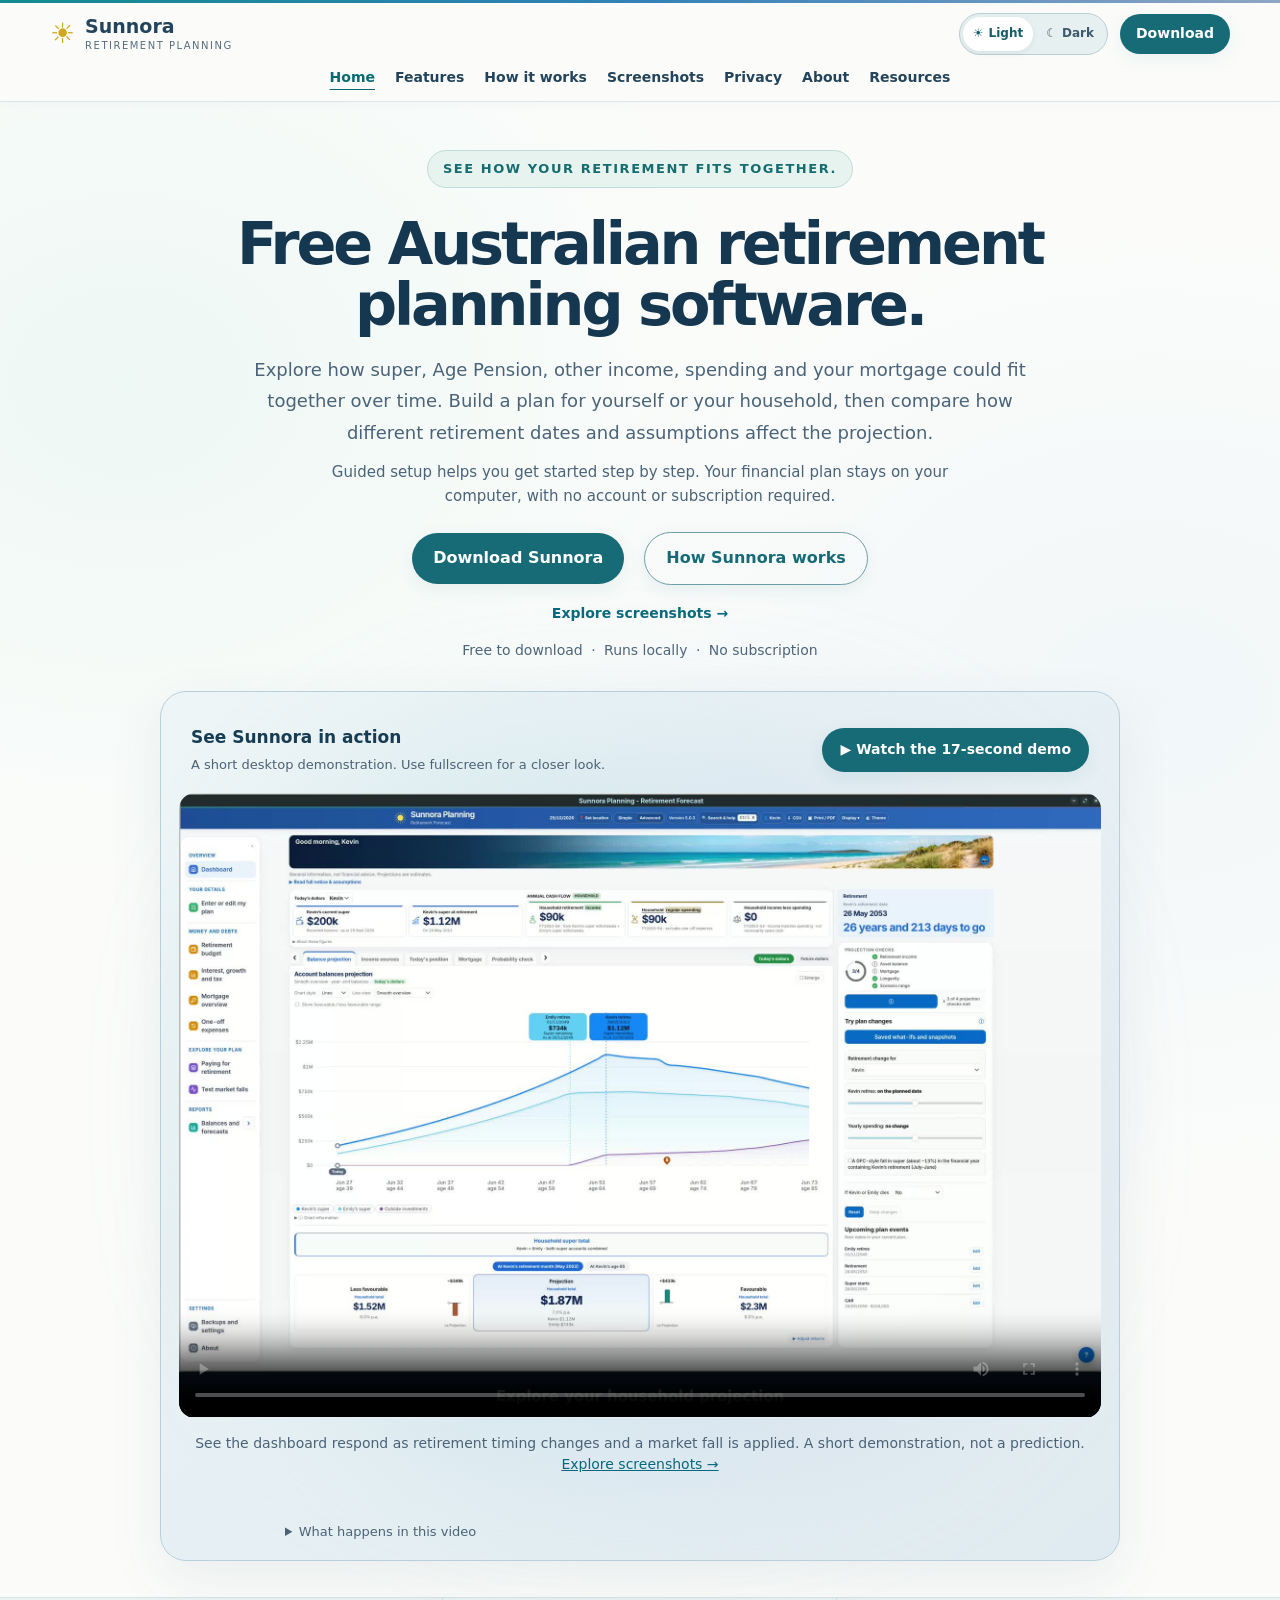
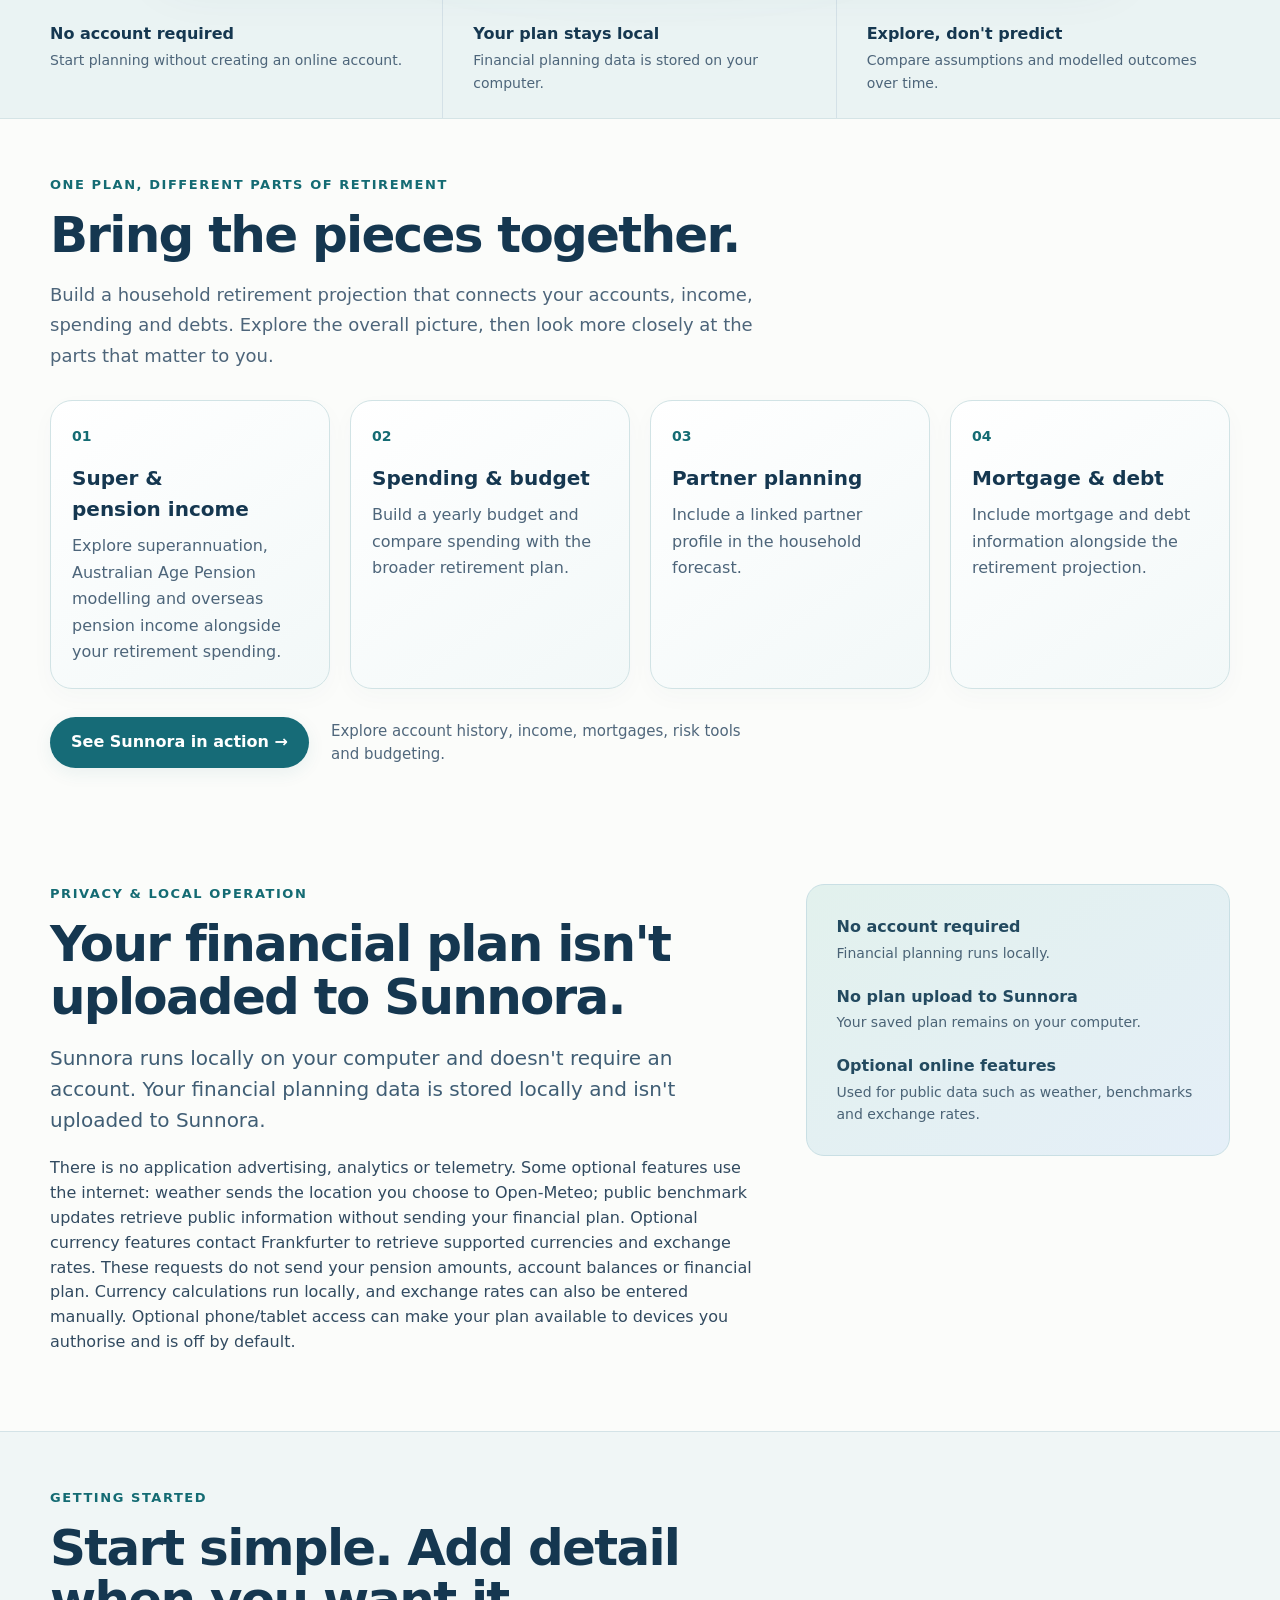
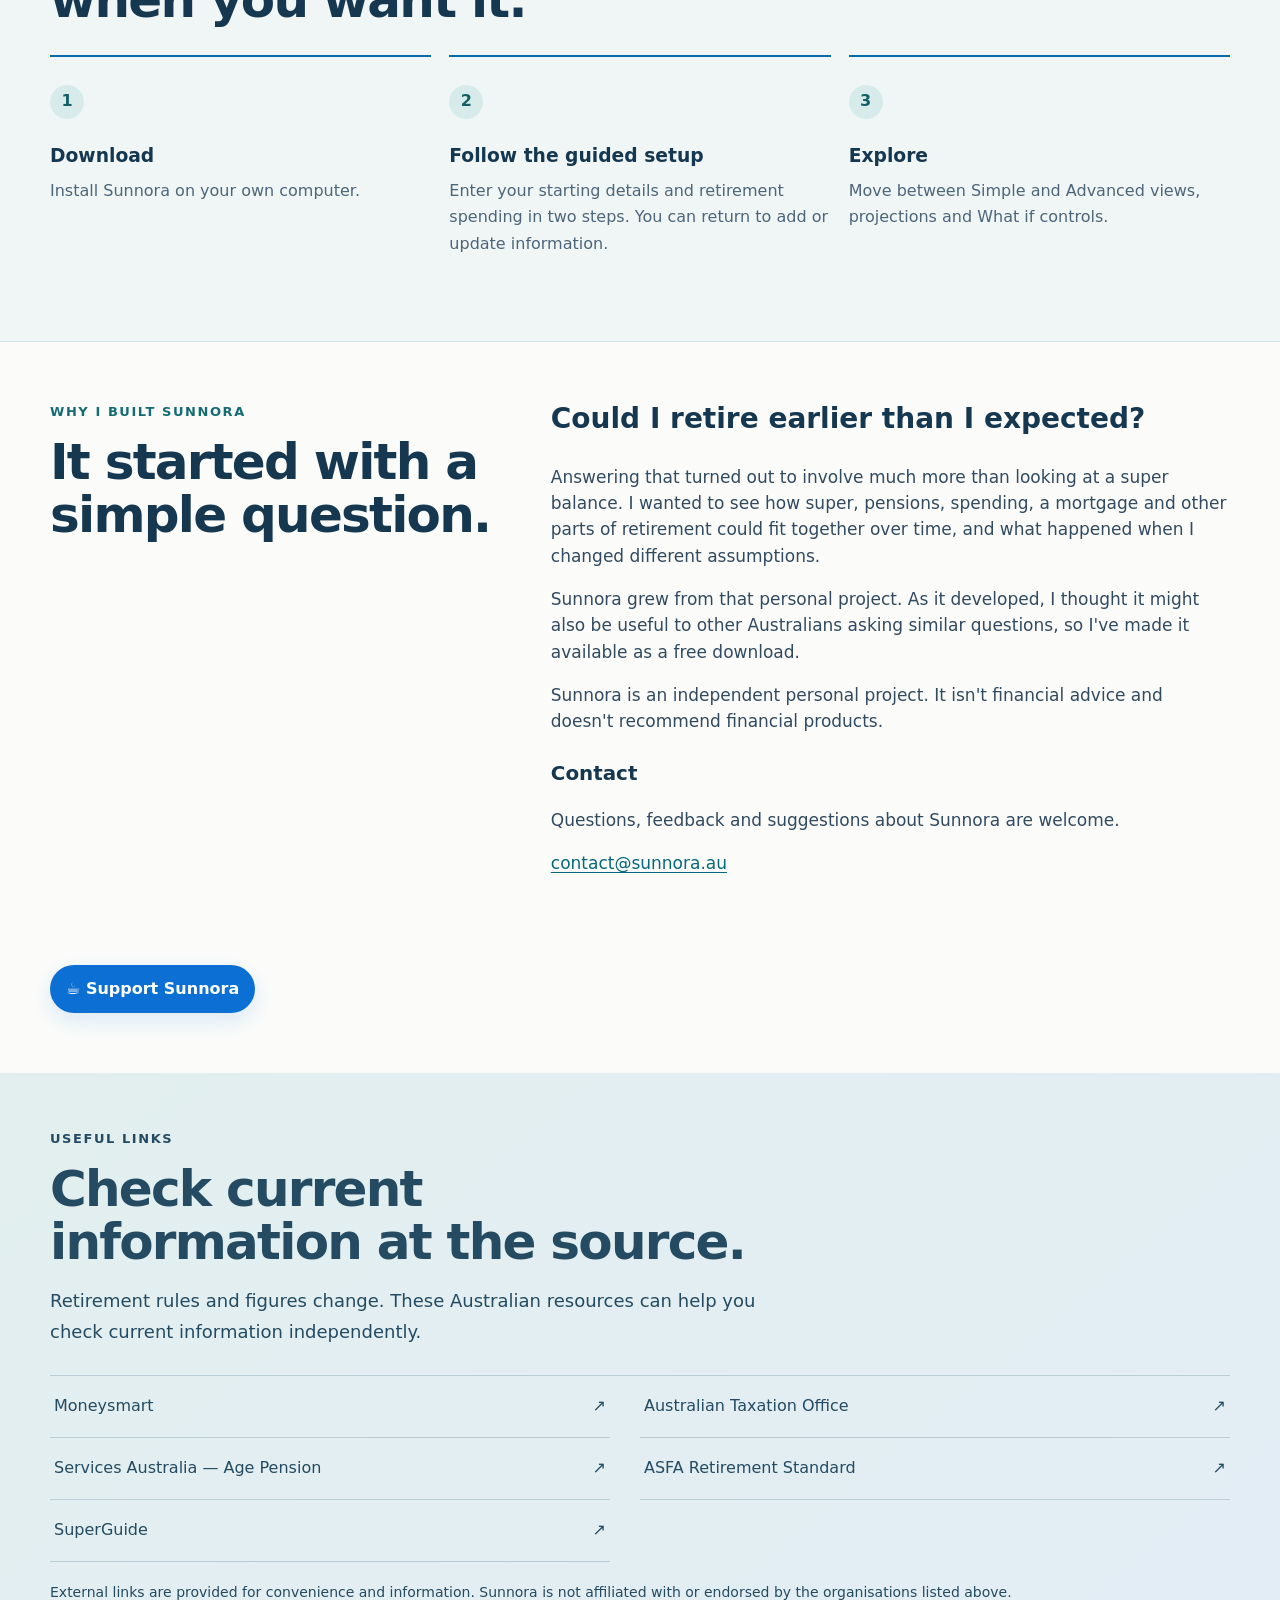
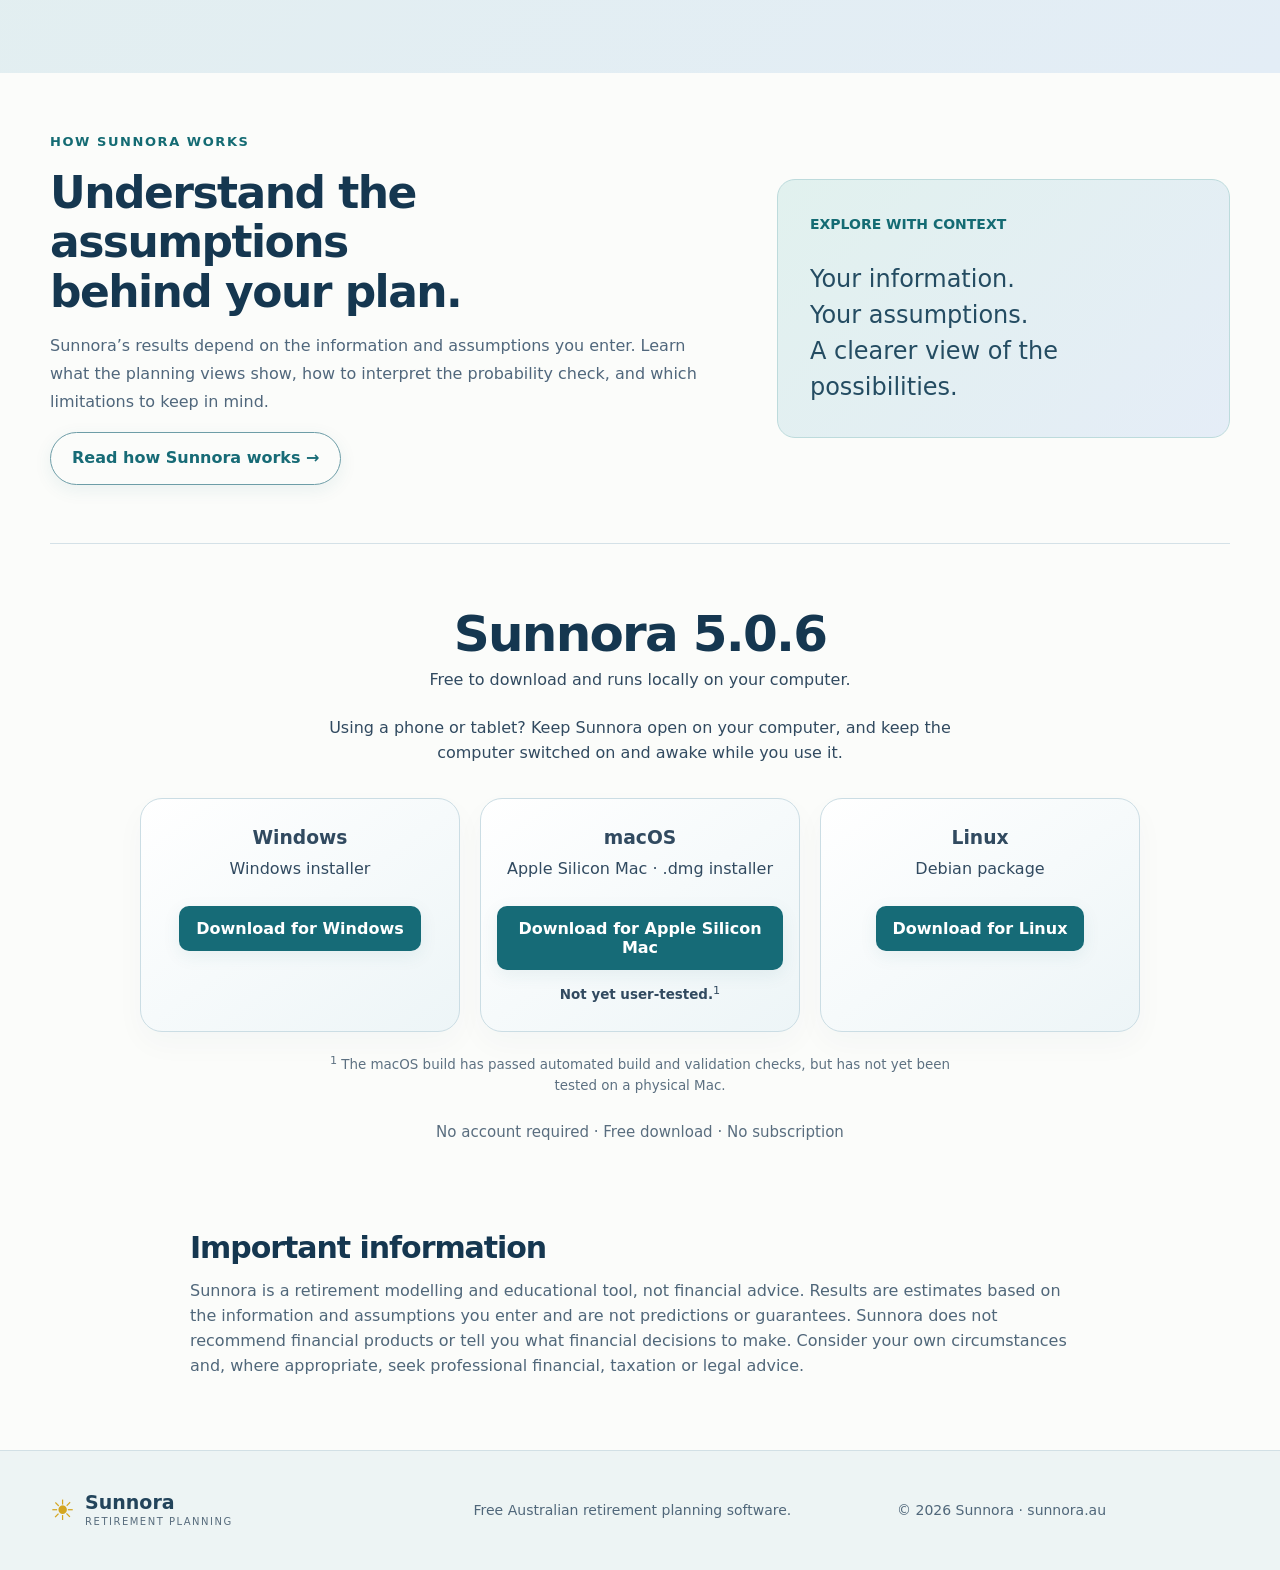
==== index.html @ d687535e "Prepare website downloads for Sunnora 5.0.6" ====
<!DOCTYPE html>

<html lang="en-AU">
<head>
<meta charset="utf-8"/>
<meta content="width=device-width,initial-scale=1" name="viewport"/>
<title>Sunnora — Free Australian Retirement Planner</title>
<link href="styles.css?v=5.0.2" rel="stylesheet"/>
<style>
.sunnora-support{margin-top:1.5rem}
.support-button{
  display:inline-flex;align-items:center;gap:.45rem;
  padding:.72rem 1rem;border-radius:999px;
  background:#0b6fd3;color:#fff;text-decoration:none;font-weight:700;
  box-shadow:0 8px 22px rgba(11,111,211,.14)
}
.support-button:hover{filter:brightness(.95);transform:translateY(-1px)}
.support-button:focus-visible{outline:3px solid rgba(11,111,211,.28);outline-offset:3px}
</style>
<style>
.download-actions{display:flex;flex-wrap:wrap;gap:.75rem;margin:1.15rem 0 .65rem}
.download-button{display:inline-flex;align-items:center;justify-content:center;padding:.8rem 1.05rem;border-radius:10px;background:#0b6fd3;color:#fff;text-decoration:none;font-weight:700;line-height:1.2}
.download-button:hover{filter:brightness(.95);transform:translateY(-1px)}
.download-button:focus-visible{outline:3px solid rgba(11,111,211,.28);outline-offset:3px}
.download-note{font-size:.92rem;opacity:.75;margin-top:.25rem}
@media(max-width:640px){.download-actions{flex-direction:column}.download-button{width:100%}}
</style>
<style>
.download-heading {
  text-align: center;
  margin-bottom: 2rem;
}

.download-heading h2 {
  margin-bottom: .45rem;
}

.download-heading p {
  margin: 0;
}

.download-grid {
  display: grid;
  grid-template-columns: repeat(3, 1fr);
  gap: 1.25rem;
  max-width: 1000px;
  margin: 0 auto 1.25rem;
}

.download-card {
  text-align: center;
  padding: 1.5rem 1rem;
  border: 1px solid #dbe5ef;
  border-radius: 14px;
  background: #fff;
}

.download-card h3 {
  margin: 0 0 .35rem;
}

.download-card > p {
  margin: 0 0 1rem;
}

.download-card .download-button {
  display: inline-flex;
  justify-content: center;
  align-items: center;
}

.mac-note {
  margin: .75rem 0 0 !important;
  font-size: .84rem;
}

.mac-footnote {
  max-width: 800px;
  margin: 1rem auto .6rem;
  text-align: center;
  font-size: .84rem;
  opacity: .78;
}

.download-summary {
  text-align: center;
  margin: .8rem 0 0;
  font-size: .94rem;
  opacity: .8;
}

@media (max-width: 760px) {
  .download-grid {
    grid-template-columns: 1fr;
  }

  .download-card {
    max-width: 420px;
    width: 100%;
    margin: 0 auto;
  }
}
</style>
<meta content="Free Australian retirement planning software with guided setup. Explore super, pensions, household spending and mortgages, with your financial plan stored locally." name="description"/>
<link href="preview.css" rel="stylesheet"/><script type="application/ld+json">
{
  "@context": "https://schema.org",
  "@type": "SoftwareApplication",
  "@id": "https://sunnora.au/#software",
  "name": "Sunnora",
  "url": "https://sunnora.au/",
  "applicationCategory": "FinanceApplication",
  "operatingSystem": [
    "Windows",
    "macOS (Apple Silicon)",
    "Linux (Debian-based)"
  ],
  "offers": {
    "@type": "Offer",
    "price": 0,
    "priceCurrency": "AUD"
  },
  "description": "Free Australian retirement planning software with guided setup. Explore super, Age Pension, household spending, mortgages and overseas pensions, with your financial plan stored locally and no account required.",
  "featureList": [
    "Guided setup",
    "Local financial plan storage",
    "No account required",
    "Superannuation and Australian Age Pension modelling",
    "Household and linked partner planning",
    "Retirement budgets",
    "Mortgage and debt modelling",
    "UK State Pension and other overseas pension income",
    "Retirement modelling works offline; optional online features retrieve public information"
  ]
}
</script><link href="https://sunnora.au/" rel="canonical"/><link href="favicon.svg" rel="icon" type="image/svg+xml"/><link href="sunnora-guide.css?v=1" rel="stylesheet"/><link href="appearance.css?v=1" rel="stylesheet"/><script src="appearance.js?v=1"></script></head>
<body class="short-home" data-theme="dusk">
<header class="site-header">
<a aria-label="Sunnora home" class="brand" href="#top"><span class="sun">☀</span><span><b>Sunnora</b><small>RETIREMENT PLANNING</small></span></a>
<nav aria-label="Main navigation"><a aria-current="page" href="index.html#top">Home</a><a href="#features">Features</a><a href="how-sunnora-works.html">How it works</a><a href="screenshots.html">Screenshots</a><a href="#privacy">Privacy</a><a href="#about">About</a><a href="#resources">Resources</a></nav>
<div aria-label="Colour theme" class="theme-picker" role="group"><button aria-pressed="false" data-choose-theme="light" type="button"><span aria-hidden="true">☀</span> Light</button><button aria-pressed="false" data-choose-theme="dark" type="button"><span aria-hidden="true">☾</span> Dark</button></div><a class="button small" href="#download">Download</a>
</header>
<main id="top">
<section class="hero wrap">
<div class="hero-copy">
<p class="eyebrow">See how your retirement fits together.</p>
<h1>Free Australian retirement planning software.</h1>
<div class="hero-summary">
<p class="lead">Explore how super, Age Pension, other income, spending and your mortgage could fit together over time. Build a plan for yourself or your household, then compare how different retirement dates and assumptions affect the projection.</p><p class="setup-note">Guided setup helps you get started step by step. Your financial plan stays on your computer, with no account or subscription required.</p>
<div class="actions"><a class="button" href="#download">Download Sunnora</a><a class="button secondary" href="how-sunnora-works.html">How Sunnora works</a></div><p class="screenshot-link"><a class="text-link" href="screenshots.html">Explore screenshots →</a></p>
<p class="facts">Free to download <span>·</span> Runs locally <span>·</span> No subscription</p>
</div>
</div>
<figure class="dashboard-overview"><div class="demo-toolbar"><div><strong>See Sunnora in action</strong><small>A short desktop demonstration. Use fullscreen for a closer look.</small></div><button aria-controls="dashboard-demo" class="button demo-play" type="button">▶ Watch the 17-second demo</button></div><video aria-describedby="dashboard-demo-caption" aria-label="Sunnora dashboard demonstration" class="dashboard-demo" controls="" height="1300" id="dashboard-demo" playsinline="" poster="assets/dashboard-demo-poster.jpg" preload="metadata" width="1920"><source src="assets/dashboard-demo-captioned.mp4" type="video/mp4"/><p>Your browser cannot play this video. <a href="assets/dashboard-demo-captioned.mp4">Download the dashboard demonstration</a>.</p></video><figcaption id="dashboard-demo-caption">See the dashboard respond as retirement timing changes and a market fall is applied. A short demonstration, not a prediction. <a href="screenshots.html">Explore screenshots →</a></figcaption><p aria-live="polite" class="demo-status" role="status"></p><details class="demo-transcript"><summary>What happens in this video</summary><ol><li>Explore the household balance projection and two retirement timelines.</li><li>Move the retirement timing control and see the projection update.</li><li>Reset the trial to return to the saved plan.</li><li>Apply a market fall and compare the changed projection.</li></ol></details></figure>
</section>
<section class="trust-strip">
<div class="wrap trust-grid"><div><strong>No account required</strong><span>Start planning without creating an online account.</span></div><div><strong>Your plan stays local</strong><span>Financial planning data is stored on your computer.</span></div><div><strong>Explore, don't predict</strong><span>Compare assumptions and modelled outcomes over time.</span></div></div>
</section>
<section class="section wrap" id="features">
<div class="section-heading"><p class="eyebrow">One plan, different parts of retirement</p><h2>Bring the pieces together.</h2><p>Build a household retirement projection that connects your accounts, income, spending and debts. Explore the overall picture, then look more closely at the parts that matter to you.</p></div>
<div class="feature-grid">
<article><span class="num">01</span><h3>Super &amp; pension income</h3><p>Explore superannuation, Australian Age Pension modelling and overseas pension income alongside your retirement spending.</p></article>
<article><span class="num">02</span><h3>Spending &amp; budget</h3><p>Build a yearly budget and compare spending with the broader retirement plan.</p></article>
<article><span class="num">03</span><h3>Partner planning</h3><p>Include a linked partner profile in the household forecast.</p></article>
<article><span class="num">04</span><h3>Mortgage &amp; debt</h3><p>Include mortgage and debt information alongside the retirement projection.</p></article>
</div>
<p class="gallery-invite"><a class="button" href="screenshots.html">See Sunnora in action →</a><span>Explore account history, income, mortgages, risk tools and budgeting.</span></p></section>
<section class="privacy wrap" id="privacy">
<div><p class="eyebrow">Privacy &amp; local operation</p><h2>Your financial plan isn't uploaded to Sunnora.</h2><p class="lead-small">Sunnora runs locally on your computer and doesn't require an account. Your financial planning data is stored locally and isn't uploaded to Sunnora.</p><p>There is no application advertising, analytics or telemetry. Some optional features use the internet: weather sends the location you choose to Open-Meteo; public benchmark updates retrieve public information without sending your financial plan. Optional currency features contact Frankfurter to retrieve supported currencies and exchange rates. These requests do not send your pension amounts, account balances or financial plan. Currency calculations run locally, and exchange rates can also be entered manually. Optional phone/tablet access can make your plan available to devices you authorise and is off by default.</p></div>
<aside><strong>No account required</strong><span>Financial planning runs locally.</span><strong>No plan upload to Sunnora</strong><span>Your saved plan remains on your computer.</span><strong>Optional online features</strong><span>Used for public data such as weather, benchmarks and exchange rates.</span></aside>
</section>
<section class="section getting-started">
<div class="wrap"><div class="section-heading"><p class="eyebrow">Getting started</p><h2>Start simple. Add detail when you want it.</h2></div><div class="steps"><article><b>1</b><h3>Download</h3><p>Install Sunnora on your own computer.</p></article><article><b>2</b><h3>Follow the guided setup</h3><p>Enter your starting details and retirement spending in two steps. You can return to add or update information.</p></article><article><b>3</b><h3>Explore</h3><p>Move between Simple and Advanced views, projections and What if controls.</p></article></div></div>
</section>
<section class="about wrap" id="about">
<div><p class="eyebrow">Why I built Sunnora</p><h2>It started with a simple question.</h2></div>
<div class="about-copy"><p class="question">Could I retire earlier than I expected?</p><p>Answering that turned out to involve much more than looking at a super balance. I wanted to see how super, pensions, spending, a mortgage and other parts of retirement could fit together over time, and what happened when I changed different assumptions.</p><p>Sunnora grew from that personal project. As it developed, I thought it might also be useful to other Australians asking similar questions, so I've made it available as a free download.</p><p>Sunnora is an independent personal project. It isn't financial advice and doesn't recommend financial products.</p>
<section aria-labelledby="contact-heading" class="about-contact">
<h3 id="contact-heading">Contact</h3>
<p>Questions, feedback and suggestions about Sunnora are welcome.</p>
<p><a href="mailto:contact@sunnora.au">contact@sunnora.au</a></p>
</section>
</div>
<div class="sunnora-support">
<a class="support-button" href="https://ko-fi.com/sunnora746176" rel="noopener noreferrer" target="_blank">☕ Support Sunnora</a>
</div>
</section>
<section class="resources section" id="resources"><div class="wrap"><div class="section-heading"><p class="eyebrow">Useful links</p><h2>Check current information at the source.</h2><p>Retirement rules and figures change. These Australian resources can help you check current information independently.</p></div><div class="resource-links"><a href="https://moneysmart.gov.au/" rel="noopener" target="_blank">Moneysmart <span>↗</span></a><a href="https://www.ato.gov.au/individuals-and-families/super-for-individuals-and-families" rel="noopener" target="_blank">Australian Taxation Office <span>↗</span></a><a href="https://www.servicesaustralia.gov.au/age-pension" rel="noopener" target="_blank">Services Australia — Age Pension <span>↗</span></a><a href="https://www.superannuation.asn.au/consumers/retirement-standard/" rel="noopener" target="_blank">ASFA Retirement Standard <span>↗</span></a><a href="https://www.superguide.com.au/" rel="noopener" target="_blank">SuperGuide <span>↗</span></a></div><p class="fine">External links are provided for convenience and information. Sunnora is not affiliated with or endorsed by the organisations listed above.</p></div></section>
<section aria-labelledby="method-heading" class="method-intro wrap"><div><p class="eyebrow">How Sunnora works</p><h2 id="method-heading">Understand the assumptions behind your plan.</h2><p>Sunnora’s results depend on the information and assumptions you enter. Learn what the planning views show, how to interpret the probability check, and which limitations to keep in mind.</p><a class="button secondary" href="how-sunnora-works.html">Read how Sunnora works →</a></div><aside><span class="num">EXPLORE WITH CONTEXT</span><p>Your information.<br/>Your assumptions.<br/>A clearer view of the possibilities.</p></aside></section><section class="download wrap" id="download">
<div class="download-heading">
<h2>Sunnora 5.0.6</h2>
<p>Free to download and runs locally on your computer.</p><p>Using a phone or tablet? Keep Sunnora open on your computer, and keep the computer switched on and awake while you use it.</p>
</div>
<div class="download-grid">
<div class="download-card">
<h3>Windows</h3>
<p>Windows installer</p>
<a class="download-button" href="https://github.com/Sunnora/Sunnora-Website/releases/download/latest/Sunnora.Retirement.Planner.Setup.exe">
        Download for Windows
      </a>
</div>
<div class="download-card">
<h3>macOS</h3>
<p>Apple Silicon Mac · .dmg installer</p>
<a class="download-button" href="https://github.com/Sunnora/Sunnora-Website/releases/download/latest/Sunnora.Retirement.Planner.dmg">Download for Apple Silicon Mac</a>
<p class="mac-note"><strong>Not yet user-tested.</strong><sup>1</sup></p>
</div>
<div class="download-card">
<h3>Linux</h3>
<p>Debian package</p>
<a class="download-button" href="https://github.com/Sunnora/Sunnora-Website/releases/download/latest/sunnora-retirement-planner_5.0.6_all.deb">
        Download for Linux
      </a>
</div>
</div>
<p class="mac-footnote">
<sup>1</sup> The macOS build has passed automated build and validation checks,
    but has not yet been tested on a physical Mac.
  </p>
<p class="download-summary">
    No account required · Free download · No subscription
  </p>
</section>
<section class="important wrap" id="important"><h2>Important information</h2><p>Sunnora is a retirement modelling and educational tool, not financial advice. Results are estimates based on the information and assumptions you enter and are not predictions or guarantees. Sunnora does not recommend financial products or tell you what financial decisions to make. Consider your own circumstances and, where appropriate, seek professional financial, taxation or legal advice.</p></section>
</main>
<footer><div class="wrap footer-grid"><div class="brand footer-brand"><span class="sun">☀</span><span><b>Sunnora</b><small>RETIREMENT PLANNING</small></span></div><p>Free Australian retirement planning software.</p><p class="fine">© 2026 Sunnora · sunnora.au</p></div></footer>
<script defer="" src="preview.js"></script></body>
</html>
---- styles.css ----
:root{--ink:#172d4f;--text:#31404a;--muted:#6d7377;--line:#e5e0d8;--paper:#fff;--warm:#f7f4ef;--warm2:#eee8df;--teal:#138b8f;--blue:#0f74d8;--brown:#6f655b;--green:#168654;--shadow:0 18px 50px rgba(34,44,55,.10)}*{box-sizing:border-box}html{scroll-behavior:smooth}body{margin:0;font-family:Inter,ui-sans-serif,system-ui,-apple-system,BlinkMacSystemFont,"Segoe UI",sans-serif;color:var(--text);background:#fff;line-height:1.55}.wrap{width:min(1180px,calc(100% - 40px));margin-inline:auto}.site-header{height:74px;padding:0 max(20px,calc((100% - 1180px)/2));display:flex;align-items:center;gap:28px;border-bottom:1px solid var(--line);background:rgba(255,255,255,.96);position:sticky;top:0;z-index:20}.brand{display:flex;align-items:center;gap:10px;text-decoration:none;color:var(--ink);min-width:max-content}.brand .sun{font-size:28px;color:#d4a620}.brand span:last-child{display:flex;flex-direction:column;line-height:1}.brand b{font-size:19px}.brand small{font-size:8px;letter-spacing:.15em;margin-top:5px;color:var(--muted)}nav{display:flex;gap:24px;margin-left:auto}nav a,.text-link{color:var(--text);text-decoration:none;font-weight:650;font-size:14px}nav a:hover,.text-link:hover{color:var(--blue)}.button{display:inline-flex;align-items:center;justify-content:center;background:var(--ink);color:#fff;text-decoration:none;border:0;border-radius:999px;padding:13px 21px;font:inherit;font-weight:750}.button.small{padding:9px 16px;font-size:14px}.button.disabled{opacity:.55;cursor:not-allowed}.hero{padding:72px 0 56px;display:grid;grid-template-columns:.78fr 1.45fr;gap:54px;align-items:center}.eyebrow{text-transform:uppercase;letter-spacing:.14em;font-size:12px;font-weight:800;color:var(--teal);margin:0 0 14px}.hero h1{font-size:clamp(44px,5.5vw,76px);line-height:.98;letter-spacing:-.045em;color:var(--ink);margin:0 0 24px}.lead{font-size:20px;color:#53606a;max-width:600px}.actions{display:flex;gap:20px;align-items:center;margin:28px 0 14px}.facts{font-size:13px;color:var(--muted)}.facts span{margin:0 7px}.hero-shot,.showcase figure{margin:0;border-radius:18px;overflow:hidden;border:1px solid var(--line);box-shadow:var(--shadow);background:#fff}.hero-shot img,.showcase img{width:100%;display:block}.hero-shot{transform:rotate(.25deg)}.trust-strip{background:var(--warm);border-block:1px solid var(--line)}.trust-grid{display:grid;grid-template-columns:repeat(3,1fr)}.trust-grid div{padding:24px 30px;border-right:1px solid var(--line)}.trust-grid div:first-child{padding-left:0}.trust-grid div:last-child{border:0}.trust-grid strong,.trust-grid span{display:block}.trust-grid strong{color:var(--ink);margin-bottom:3px}.trust-grid span{font-size:14px;color:var(--muted)}.section{padding:92px 0}.section-heading{max-width:720px;margin-bottom:42px}.section h2,.showcase h2,.privacy h2,.about h2,.download h2,.important h2{color:var(--ink);font-size:clamp(32px,4vw,50px);line-height:1.05;letter-spacing:-.035em;margin:0 0 16px}.section-heading>p:last-child{font-size:18px;color:var(--muted)}.feature-grid{display:grid;grid-template-columns:repeat(4,1fr);gap:16px}.feature-grid article{padding:26px;border:1px solid var(--line);border-radius:16px;background:var(--paper)}.num{font-size:12px;color:var(--teal);font-weight:800}.feature-grid h3,.two-up h3,.steps h3{color:var(--ink);margin:22px 0 8px}.feature-grid p,.two-up p,.steps p{font-size:14px;color:var(--muted);margin:0}.showcase{padding:56px 0 80px;display:grid;grid-template-columns:.62fr 1.38fr;gap:54px;align-items:center}.showcase.reverse{grid-template-columns:1.38fr .62fr}.showcase.reverse .copy{order:2}.showcase.reverse figure{order:1}.showcase h2{font-size:40px}.copy>p:not(.eyebrow){font-size:17px}.copy .muted{color:var(--muted);font-size:14px}.uncertainty{background:var(--warm)}.two-up{display:grid;grid-template-columns:1.45fr .75fr;gap:22px;align-items:start}.two-up article{background:#fff;border:1px solid var(--line);border-radius:18px;overflow:hidden}.two-up img{width:100%;display:block;border-bottom:1px solid var(--line)}.two-up article>div{padding:22px}.privacy{padding:96px 0;display:grid;grid-template-columns:1.25fr .75fr;gap:70px;align-items:start}.privacy .lead-small{font-size:20px;color:#4d5961}.privacy aside{background:var(--ink);color:#fff;padding:30px;border-radius:18px}.privacy aside strong,.privacy aside span{display:block}.privacy aside strong{margin-top:20px}.privacy aside strong:first-child{margin-top:0}.privacy aside span{opacity:.72;font-size:14px;margin-top:3px}.getting-started{background:#fbfaf8;border-block:1px solid var(--line)}.steps{display:grid;grid-template-columns:repeat(3,1fr);gap:18px}.steps article{padding:28px 0;border-top:2px solid var(--ink)}.steps b{display:grid;place-items:center;width:34px;height:34px;border-radius:50%;background:var(--warm2);color:var(--ink)}.about{padding:100px 0;display:grid;grid-template-columns:.8fr 1.2fr;gap:70px}.about-copy{font-size:17px}.about .question{font-size:28px;line-height:1.2;color:var(--ink);font-weight:750;margin-top:0}.resources{background:var(--ink);color:#fff}.resources h2,.resources .section-heading>p:last-child{color:#fff}.resource-links{display:grid;grid-template-columns:repeat(2,1fr);border-top:1px solid rgba(255,255,255,.18)}.resource-links a{display:flex;justify-content:space-between;padding:18px 4px;border-bottom:1px solid rgba(255,255,255,.18);color:#fff;text-decoration:none}.resource-links a:nth-child(odd){margin-right:30px}.fine{font-size:12px;color:var(--muted)}.resources .fine{color:rgba(255,255,255,.62);margin-top:20px}.download{padding:100px 0;text-align:center}.download p:not(.eyebrow){max-width:650px;margin:0 auto 24px}.important{padding:0 0 90px}.important{max-width:900px}.important h2{font-size:30px}.important p{color:var(--muted)}footer{background:var(--warm);border-top:1px solid var(--line);padding:38px 0}.footer-grid{display:grid;grid-template-columns:1.3fr 1fr 1fr 1fr;gap:24px;align-items:center}.footer-grid p{margin:0;font-size:13px;color:var(--muted)}@media(max-width:900px){nav{display:none}.site-header{gap:14px}.site-header .button{margin-left:auto}.hero,.showcase,.showcase.reverse,.privacy,.about{grid-template-columns:1fr}.hero{padding-top:48px}.hero-shot{transform:none}.showcase.reverse .copy,.showcase.reverse figure{order:initial}.feature-grid{grid-template-columns:repeat(2,1fr)}.two-up{grid-template-columns:1fr}.footer-grid{grid-template-columns:1fr 1fr}.trust-grid{grid-template-columns:1fr}.trust-grid div,.trust-grid div:first-child{padding:18px 0;border-right:0;border-bottom:1px solid var(--line)}.trust-grid div:last-child{border:0}}@media(max-width:600px){.wrap{width:min(100% - 26px,1180px)}.site-header{height:64px;padding:0 13px}.brand small{display:none}.hero{gap:30px;padding-bottom:38px}.hero h1{font-size:45px}.lead{font-size:17px}.actions{align-items:flex-start;flex-direction:column;gap:13px}.feature-grid,.steps,.resource-links,.footer-grid{grid-template-columns:1fr}.resource-links a:nth-child(odd){margin-right:0}.section{padding:68px 0}.showcase{padding:40px 0 64px;gap:28px}.showcase h2{font-size:34px}.privacy,.about{padding:70px 0;gap:30px}.two-up article>div{padding:18px}}

/* V3 — blue Sunnora website treatment */
:root{
  --ink:#0e2f60;
  --text:#263b57;
  --muted:#66758a;
  --line:#dce6f2;
  --paper:#fff;
  --warm:#f3f7fc;
  --warm2:#e8f1fb;
  --teal:#0871d1;
  --blue:#086fd4;
  --brown:#536a87;
  --green:#168654;
  --shadow:0 18px 50px rgba(17,54,96,.11)
}
.site-header{border-bottom-color:#d8e5f3;box-shadow:0 1px 0 rgba(14,47,96,.03)}
.site-header:before{content:"";position:absolute;left:0;right:0;top:0;height:3px;background:var(--blue)}
.button{background:var(--blue)}
.button:hover{background:#075fb6}
.eyebrow,.num{color:var(--blue)}
.hero-shot{transform:none;border-color:#d4e2f1;box-shadow:0 22px 60px rgba(12,67,124,.14)}
.trust-strip{background:#eef5fd;border-color:#d8e6f5}
.feature-grid article{border-color:#dce6f2;box-shadow:0 7px 22px rgba(17,54,96,.035)}
.uncertainty{background:#f1f6fc}
.privacy aside{background:linear-gradient(145deg,#103a70,#0a67bf)}
.getting-started{background:#f7faff;border-color:#dce6f2}
.steps article{border-top-color:var(--blue)}
.steps b{background:#e8f2fd;color:var(--blue)}
.resources{background:linear-gradient(135deg,#0e2f60,#0b4f91)}
footer{background:#f0f5fb;border-top-color:#dce6f2}

/* Budget is deliberately a smaller supporting example. */
.budget-example{display:grid;grid-template-columns:minmax(250px,.82fr) minmax(420px,1.18fr);gap:clamp(28px,4vw,58px);align-items:center;padding-top:76px;padding-bottom:76px}
.budget-example .section-copy{max-width:430px}
.compact-shot{justify-self:end;width:min(100%,620px);margin:0}
#budget .compact-shot{width:min(100%,540px)}
.compact-shot img{display:block;width:100%;height:auto;border:1px solid var(--line);border-radius:16px;box-shadow:0 14px 38px rgba(17,54,96,.09)}
@media(max-width:900px){.budget-example{grid-template-columns:1fr}.compact-shot{justify-self:start;width:min(100%,680px)}}
@media(max-width:600px){.budget-example{padding-top:58px;padding-bottom:58px}.compact-shot img{border-radius:12px}}

/* Contact within the About section. */
.about-contact h3{color:var(--ink);margin:24px 0 8px}
.about-contact a{color:var(--blue);text-underline-offset:3px}
.about-contact a:hover{color:var(--ink)}

/* One prominent dashboard overview, with the original image available to enlarge. */
.hero{grid-template-columns:1fr;gap:32px;padding:56px 0 44px}
.hero-copy{display:grid;grid-template-columns:1fr 1.12fr;column-gap:64px;align-items:center}
.hero-copy .eyebrow{grid-column:1 / -1;margin-bottom:18px}
.hero-copy h1{font-size:clamp(44px,4.8vw,64px);margin:0;max-width:540px}
.hero-summary .lead{margin:0}
.hero-summary .actions{margin-top:24px}
.hero-summary .facts{margin-bottom:0}
.dashboard-overview{margin:0;min-width:0}
.dashboard-enlarge{position:relative;display:block;overflow:hidden;border:1px solid #d4e2f1;border-radius:16px;background:var(--warm);box-shadow:0 16px 44px rgba(12,67,124,.12);cursor:zoom-in}
.dashboard-enlarge img{display:block;width:100%;height:auto}
.enlarge-hint{position:absolute;right:14px;bottom:14px;padding:7px 12px;border:1px solid #d4e2f1;border-radius:999px;background:rgba(255,255,255,.94);color:var(--ink);font-size:13px;font-weight:650;box-shadow:0 2px 10px rgba(12,67,124,.08)}
.dashboard-enlarge:hover .enlarge-hint{background:#fff;border-color:var(--blue)}
.dashboard-enlarge:focus-visible{outline:3px solid var(--blue);outline-offset:5px}
.dashboard-overview figcaption{margin-top:14px;text-align:center;color:var(--muted);font-size:14px}
.dashboard-lightbox{padding:0;border:0;background:transparent;max-width:95vw;max-height:95vh;max-height:95dvh;overflow:visible}
.dashboard-lightbox::backdrop{background:rgba(7,19,38,.86)}
.dashboard-lightbox > img{display:block;width:auto;height:auto;max-width:95vw;max-height:95vh;max-height:95dvh;object-fit:contain;touch-action:auto}
.lightbox-close{position:fixed;top:12px;right:12px;z-index:1;display:grid;place-items:center;width:44px;height:44px;padding:0;border:1px solid rgba(255,255,255,.5);border-radius:50%;background:#0e2f60;color:#fff;font:32px/1 system-ui;cursor:pointer}
.lightbox-close:focus-visible{outline:3px solid #fff;outline-offset:3px}
@media(max-width:900px){
  .hero-copy{grid-template-columns:1fr;gap:0}
  .hero-copy h1{max-width:700px;margin-bottom:24px}
  .hero-summary .lead{max-width:720px}
  .hero{padding-top:44px;gap:28px}
}
@media(max-width:600px){
  .hero{padding:36px 0 32px;gap:24px}
  .hero-copy h1{font-size:42px;margin-bottom:20px}
  .hero-copy .eyebrow{margin-bottom:14px}
  .hero-summary .actions{margin-top:20px}
  .dashboard-enlarge{border-radius:10px}
  .enlarge-hint{position:static;display:block;text-align:center;border:0;border-top:1px solid #d4e2f1;border-radius:0;box-shadow:none;padding:9px 12px}
  .dashboard-overview figcaption{margin:12px auto 0;max-width:300px;font-size:13px}
  .dashboard-lightbox,.dashboard-lightbox > img{max-width:95vw}
}

/* Approved 06 Aurora Dusk: CSS copied from Sunnora Visual Lab; comparison controls and other themes omitted. */
:root{--muted:#53677b;--teal:#138b8f;--line:#dce8ed;}
html{scroll-padding-top:94px;}
body{font-size:16px;overflow-wrap:break-word;}
:where(a,button):focus-visible{outline:3px solid #138b8f;outline-offset:4px;}
.site-header{background:#ffffffed;backdrop-filter:blur(14px);border-bottom-color:#e1eaee;}
.site-header:before{background:linear-gradient(90deg,#138b8f,#086fd4);}
.brand small{font-size:10px;}
.eyebrow{font-size:13px;color:#137d85;letter-spacing:.12em;}
.num{font-size:14px;color:#137d85;}
h1, h2, h3{text-wrap:balance;}
.hero h1{line-height:1.06;letter-spacing:-.045em;}
.lead{font-size:18px;line-height:1.7;}
.facts{font-size:14px;color:#53677b;}
.facts span{margin:0 4px;}
.feature-grid p, .two-up p, .steps p{font-size:16px;line-height:1.65;color:#53677b;}
.section-heading>p:last-child{color:#53677b;line-height:1.7;}
.feature-grid h3{font-size:20px;}
.fine{font-size:14px;}
.button, .download-button{box-shadow:0 5px 14px #086fd417;}
.dashboard-overview{position:relative;isolation:isolate;}
.dashboard-overview:before{content:"";position:absolute;inset:2% 5% 10%;z-index:-1;background:linear-gradient(115deg,#bdebea,#d2e6ff);filter:blur(52px);opacity:.65;border-radius:40%;}
.dashboard-enlarge{border-color:#dce8ed;box-shadow:0 18px 50px #17456014;border-radius:20px;}
.dashboard-overview figcaption{font-size:14px;color:#53677b;}
.feature-grid article{border-color:#dce8ed;box-shadow:0 8px 24px #17456006;}
.trust-strip{background:#f2f8f9;border-color:#dce8ed;}
.trust-grid span{color:#53677b;line-height:1.6;}
.uncertainty{background:#f3f8fa;}
.getting-started{background:#f7fafb;}
.resources .eyebrow{color:#a4e3e3;}
.privacy aside{background:linear-gradient(135deg,#0e2f60,#117887);}
footer{background:#f3f8fa;}
.footer-grid{grid-template-columns:1.2fr 1.2fr 1fr;}
.footer-grid p{font-size:14px;}
.mac-footnote, .mac-note{font-size:14px;}
@media (max-width:1050px){
.hero-copy{column-gap:40px;}
}
@media (max-width:900px){
.site-header nav{display:none;}
.budget-example{grid-template-columns:minmax(0,1fr);}
}
@media (max-width:600px){
.hero h1{font-size:clamp(36px,9.5vw,48px);line-height:1.08;}
.hero-copy .eyebrow{font-size:12px;}
.hero .lead{font-size:16px;line-height:1.65;}
.facts{font-size:13px;}
.footer-grid{grid-template-columns:1fr;}
.resources .resource-links{grid-template-columns:1fr;}
.showcase h2{font-size:32px;}
.site-header{gap:10px;}
.brand small{display:block;font-size:9px;}
.site-header .button{font-size:13px;padding:9px 14px;}
}
@media (prefers-reduced-motion:reduce){
html{scroll-behavior:auto;}
*, *::before, *::after{animation:none!important;transition:none!important;}
}
@media print{
.site-header{position:static;}
}
body[data-theme=dusk]{--ink:#eef7ff;--text:#d3e1ef;--muted:#adbed0;--line:#ffffff20;--warm:#132b42;--warm2:#173b51;--paper:#142a40;--blue:#8bdded;color:var(--text);background:#0b1d30;}
body[data-theme=dusk] .site-header{background:#0b1d30e8;border-color:#ffffff14;}
body[data-theme=dusk] .site-header:before{background:linear-gradient(90deg,#5dd3c4,#4b8edb,#817bb7);}
body[data-theme=dusk] .site-header nav a, body[data-theme=dusk] .brand{color:#e8f3ff;}
body[data-theme=dusk] .brand small{color:#aebed0;}
body[data-theme=dusk] main{position:relative;isolation:isolate;background:radial-gradient(ellipse 850px 680px at 10% 280px,#167c793f,transparent 75%),radial-gradient(ellipse 900px 720px at 90% 600px,#235cad50,transparent 72%),radial-gradient(ellipse 600px 500px at 60% 60px,#65669b25,transparent 70%);}
body[data-theme=dusk] .hero{width:min(1300px,calc(100% - 64px));padding:74px 0 56px;gap:50px;}
body[data-theme=dusk] .hero-copy{display:flex;flex-direction:column;text-align:center;max-width:1000px;margin:auto;}
body[data-theme=dusk] .hero-copy .eyebrow{padding:8px 15px;border:1px solid #91dcdb38;border-radius:999px;background:#21485445;color:#9bdfdc;margin-bottom:25px;}
body[data-theme=dusk] .hero h1{font-size:clamp(46px,5.5vw,80px);max-width:980px;line-height:1.04;letter-spacing:-.052em;color:#f0f8ff;}
body[data-theme=dusk] .hero-summary{max-width:790px;margin-top:25px;}
body[data-theme=dusk] .lead{max-width:none;color:#bed0e1;font-size:18px;line-height:1.75;}
body[data-theme=dusk] .actions{justify-content:center;}
body[data-theme=dusk] .facts{color:#aebfd0;}
body[data-theme=dusk] .text-link{color:#d8e9f8;}
body[data-theme=dusk] .button, body[data-theme=dusk] .download-button{background:#a0e4e3;color:#102d43;box-shadow:0 7px 28px #82e0dc14;}
body[data-theme=dusk] .button:hover, body[data-theme=dusk] .download-button:hover{background:#bfefec;}
body[data-theme=dusk] .dashboard-overview{padding:10px 10px 0;border:1px solid #b6dff144;border-radius:26px;background:linear-gradient(140deg,#d1f1ff16,#83cde60a);box-shadow:0 35px 90px #0004;backdrop-filter:blur(18px);}
body[data-theme=dusk] .dashboard-enlarge{border-color:#dae7f1;border-radius:17px;box-shadow:none;}
body[data-theme=dusk] .dashboard-overview:before{inset:5% 8% 10%;background:linear-gradient(100deg,#329c8b,#307ed1,#7377ad);filter:blur(75px);opacity:.38;}
body[data-theme=dusk] .enlarge-hint{color:#153b58;}
body[data-theme=dusk] .dashboard-overview figcaption{color:#b3c9da;margin-block:15px 18px;}
body[data-theme=dusk] .trust-strip{background:#122b3c80;border-color:#ffffff15;}
body[data-theme=dusk] .trust-grid span, body[data-theme=dusk] .section-heading>p:last-child, body[data-theme=dusk] .feature-grid p, body[data-theme=dusk] .two-up p, body[data-theme=dusk] .steps p{color:#b3c5d6;}
body[data-theme=dusk] .eyebrow, body[data-theme=dusk] .num{color:#99dad8;}
body[data-theme=dusk] .feature-grid{gap:20px;}
body[data-theme=dusk] .feature-grid article{padding:30px 26px;border-radius:22px;background:linear-gradient(145deg,#1b3c4b99,#172d48b3);border:1px solid #a6dbea2b;box-shadow:0 15px 40px #0000000d;}
body[data-theme=dusk] .feature-grid h3{font-size:22px;}
body[data-theme=dusk] .uncertainty{background:linear-gradient(120deg,#102c3b,#122641);}
body[data-theme=dusk] .two-up article{background:#142c42;border-color:#a7c9dd26;}
body[data-theme=dusk] .showcase figure, body[data-theme=dusk] .compact-shot img{border-color:#b0d4e23b;box-shadow:0 24px 50px #0003;}
body[data-theme=dusk] .privacy .lead-small{color:#c9daea;}
body[data-theme=dusk] .privacy aside{background:linear-gradient(145deg,#19495a,#1a385f);border:1px solid #c6eaff26;}
body[data-theme=dusk] .privacy aside span{opacity:1;color:#c8dce8;}
body[data-theme=dusk] .getting-started{background:#12283b;border-color:#ffffff15;}
body[data-theme=dusk] .steps b{background:#1e4959;color:#aeebe7;}
body[data-theme=dusk] .about-contact a{color:#a3e0e8;}
body[data-theme=dusk] .resources{background:linear-gradient(140deg,#164553,#17385d);}
body[data-theme=dusk] .download-card{background:linear-gradient(145deg,#18394b,#152c44);border-color:#a9d4e82b;border-radius:22px;box-shadow:0 15px 40px #0001;}
body[data-theme=dusk] .important p, body[data-theme=dusk] .fine, body[data-theme=dusk] .footer-grid p{color:#b4c6d7;}
body[data-theme=dusk] footer{background:#0d2437;border-color:#ffffff14;}
@media (max-width:900px){
body[data-theme=dusk] .hero{width:calc(100% - 40px);padding-top:48px;gap:36px;}
body[data-theme=dusk] .feature-grid{grid-template-columns:1fr 1fr;}
}
@media (max-width:600px){
body[data-theme=dusk] .hero{width:calc(100% - 26px);padding-top:34px;gap:30px;}
body[data-theme=dusk] .hero h1{font-size:clamp(38px,10vw,50px);}
body[data-theme=dusk] .hero-summary{margin-top:22px;}
body[data-theme=dusk] .actions{align-items:center;}
body[data-theme=dusk] .lead{font-size:16px;line-height:1.7;}
body[data-theme=dusk] .hero-copy .eyebrow{font-size:11px;padding:8px 10px;}
body[data-theme=dusk] .feature-grid{grid-template-columns:1fr;}
body[data-theme=dusk] .feature-grid article{padding:28px;min-height:180px;}
body[data-theme=dusk] .dashboard-overview{padding:5px 5px 0;border-radius:16px;}
body[data-theme=dusk] .dashboard-enlarge{border-radius:10px;}
body[data-theme=dusk] .dashboard-overview figcaption{font-size:13px;margin-bottom:13px;}
}
@media (hover:hover) and (pointer:fine) and (prefers-reduced-motion:no-preference){
body[data-theme=dusk] :is(.dashboard-enlarge, .showcase figure, .two-up img, .compact-shot img){transform-origin:center;transition:transform 280ms ease, box-shadow 280ms ease;}
body[data-theme=dusk] .two-up article{overflow:visible;}
body[data-theme=dusk] .two-up img{border-radius:17px 17px 0 0;position:relative;}
body[data-theme=dusk] :is(.dashboard-enlarge, .showcase figure, .two-up img, .compact-shot img):hover{transform:scale(1.035);box-shadow:0 28px 65px #0005, 0 0 28px #8bdded0d;position:relative;z-index:2;}
}
body[data-theme=dusk] main :is(.dashboard-enlarge img, .showcase img, .two-up img, .compact-shot img){filter:brightness(.9) contrast(.96);}
body[data-theme=dusk] .dashboard-overview{padding:18px 18px 0;background:linear-gradient(140deg,#304f64,#243b53);border-color:#7397ad66;}
body[data-theme=dusk] .dashboard-enlarge{border-color:#7894a8;}
body[data-theme=dusk] .showcase figure{padding:10px;background:linear-gradient(140deg,#304f64,#243b53);border-color:#7397ad66;}
body[data-theme=dusk] .showcase img{border-radius:10px;}
body[data-theme=dusk] .two-up article{padding:10px;background:linear-gradient(140deg,#2b485e,#20374d);border-color:#7397ad66;}
body[data-theme=dusk] .two-up img{border-radius:12px;border-bottom:0;}
body[data-theme=dusk] .compact-shot{padding:10px;border:1px solid #7397ad66;border-radius:22px;background:linear-gradient(140deg,#304f64,#243b53);}
body[data-theme=dusk] .compact-shot img{border-color:#7894a8;border-radius:12px;}
@media (max-width:600px){
body[data-theme=dusk] .dashboard-overview{padding:10px 10px 0;}
body[data-theme=dusk] .showcase figure, body[data-theme=dusk] .two-up article, body[data-theme=dusk] .compact-shot{padding:6px;}
}
main img{height:auto;}
body[data-theme=dusk] .dashboard-overview{backdrop-filter:none;}
@media (max-width:600px){
body[data-theme=dusk] .site-header{backdrop-filter:none;background:#0b1d30;}
body[data-theme=dusk] .dashboard-overview:before{filter:blur(28px);}
}

/* The website has no Visual Lab bar. Preserve the production dashboard's useful size. */
.site-header{top:0}
@media(min-width:901px) and (max-width:1220px){
 body[data-theme=dusk] .dashboard-overview{margin-inline:-31px}
}
@media(min-width:601px) and (max-width:900px){
 body[data-theme=dusk] .dashboard-overview{margin-inline:-19px}
}
@media(max-width:600px){
 body[data-theme=dusk] .dashboard-overview{margin-inline:-12px}
}
---- preview.css ----
/* Isolated local concept, using existing Sunnora branding and screenshots. */
html{scroll-padding-top:100px}a:focus-visible,button:focus-visible{outline:3px solid #a0e4e3;outline-offset:5px}
.site-header nav{gap:20px}.site-header nav a[aria-current=page]{color:#a0e4e3;text-decoration:underline;text-underline-offset:7px}
body.short-home .hero{padding-top:48px;gap:30px;padding-bottom:36px}
body.short-home .hero h1{font-size:clamp(40px,4.6vw,64px);max-width:830px}
body.short-home .hero-summary{margin-top:18px;max-width:740px}
body.short-home .dashboard-overview{width:min(100%,960px);margin-inline:auto}
body.short-home .section{padding:56px 0}body.short-home .section-heading{margin-bottom:28px}
body.short-home .privacy,body.short-home .about{padding:60px 0;gap:48px}
body.short-home .download{padding:64px 0}body.short-home .important{padding-bottom:55px}
body.short-home .feature-grid article{padding:23px 21px}body.short-home .feature-grid h3{font-size:20px;margin-top:15px}
.gallery-invite{display:flex;align-items:center;gap:22px;margin:28px 0 0}.gallery-invite span{max-width:420px;font-size:15px;color:var(--muted)}
.gallery-intro{padding:65px 0 38px;text-align:center;max-width:960px}.gallery-intro h1{font-size:clamp(38px,4.8vw,64px);line-height:1.06;letter-spacing:-.04em;color:var(--ink);margin:0 auto 24px;max-width:820px}.gallery-intro .lead{max-width:700px;margin-inline:auto}.gallery-note{font-size:13px;color:var(--muted)}
.gallery-jump{display:flex;flex-wrap:wrap;justify-content:center;gap:10px;margin:30px auto 0}.gallery-jump a{font-size:13px;border:1px solid var(--line);border-radius:999px;padding:8px 15px;background:#173447;color:var(--text)}
.gallery-section{padding:44px 0 60px;border-top:1px solid var(--line)}.gallery-copy{display:grid;grid-template-columns:1fr 1fr;gap:0 60px;align-items:start;margin-bottom:26px}.gallery-copy .eyebrow{grid-column:1/-1}.gallery-copy h2{font-size:clamp(29px,3.3vw,42px);line-height:1.12;letter-spacing:-.03em;color:var(--ink);margin:0}.gallery-copy>p:last-child{margin:0;color:var(--muted);font-size:17px}
.gallery-section figure{margin:0 auto;padding:10px;border:1px solid #7397ad66;border-radius:20px;background:linear-gradient(140deg,#304f64,#243b53);box-shadow:0 24px 50px #0003;max-width:1080px}.screenshot-enlarge{display:block;text-decoration:none;text-align:center}.screenshot-enlarge img{display:block;width:100%;height:auto;border-radius:12px}.gallery-enlarge{display:inline-block;padding:12px 8px 3px;font-size:13px;color:#c6dce8}
#stress figure{max-width:740px}#budget figure{max-width:820px}.gallery-bottom{text-align:center;padding:30px 0 75px}.gallery-bottom h2{color:var(--ink);font-size:36px;letter-spacing:-.03em}.gallery-bottom p{color:var(--muted)}
@media(max-width:1000px){.site-header{height:auto;min-height:74px;flex-wrap:wrap;gap:12px;padding-top:12px;padding-bottom:12px}.site-header nav{display:flex!important;order:3;width:100%;justify-content:center;flex-wrap:wrap;margin:0;gap:10px 20px}.site-header>.button{margin-left:auto}html{scroll-padding-top:140px}}
@media(max-width:600px){.site-header nav a{font-size:12px}.site-header nav{gap:8px 16px}body.short-home .hero{padding-top:30px}body.short-home .hero h1{font-size:40px}body.short-home .privacy,body.short-home .about{gap:25px;padding:42px 0}body.short-home .section{padding:42px 0}.gallery-invite{flex-direction:column;align-items:flex-start;gap:14px}.gallery-intro{padding:40px 0 30px}.gallery-copy{grid-template-columns:1fr;gap:14px}.gallery-copy .eyebrow{margin:0}.gallery-section{padding:34px 0 40px}.gallery-section figure{padding:5px;border-radius:12px}.gallery-bottom .actions{align-items:center}}
@media(prefers-reduced-motion:reduce){html{scroll-behavior:auto}}

/* Keep screenshot navigation in reach throughout the gallery. */
.screenshots-page .gallery-intro{padding-bottom:20px}
.gallery-tabs{position:sticky;top:var(--preview-header-height,74px);z-index:15;background:#0b1d30;border-block:1px solid #ffffff20;box-shadow:0 8px 24px #0002;padding:12px 20px;margin-bottom:18px}
.gallery-tabs .gallery-jump{margin:0 auto;max-width:1180px}
:root{--preview-header-height:74px;--preview-tabs-height:65px}
html:has(.screenshots-page){scroll-padding-top:calc(var(--preview-header-height,74px) + var(--preview-tabs-height,65px) + 20px)}
.gallery-jump a:hover,.gallery-jump a:focus-visible{background:#245467;color:#efffff}
@media(max-width:600px){.gallery-tabs{padding:10px 13px}.gallery-tabs .gallery-jump{gap:7px}.gallery-tabs .gallery-jump a{font-size:12px;padding:7px 12px}}

/* Updated example captures; preserve the compact homepage. */
.short-home .dashboard-overview .dashboard-enlarge{display:block;background:#10283a;text-align:center}
.short-home .dashboard-overview .dashboard-enlarge img{width:100%;height:620px;object-fit:contain;object-position:center}
#dashboard figure{max-width:880px}
.screenshot-comparison{display:grid;grid-template-columns:1fr 1fr;gap:24px}
.screenshot-comparison h3{font-size:22px;color:var(--ink);margin:0 0 8px}
.screenshot-comparison article>p{font-size:14px;color:var(--muted);min-height:44px;margin:0 0 18px}
#stress .screenshot-comparison figure{max-width:none}
@media(max-width:760px){.screenshot-comparison{grid-template-columns:1fr;gap:32px}.screenshot-comparison article>p{min-height:0}.short-home .dashboard-overview .dashboard-enlarge img{height:auto;max-height:600px}}

.short-home .setup-note{font-size:15px;line-height:1.6;color:#adcedd;max-width:650px;margin:12px auto 0}

.short-home .dashboard-demo{display:block;width:100%;height:auto;border-radius:16px;background:#0b1d30;aspect-ratio:1920/1300}.dashboard-overview figcaption a{color:#a0e4e3}.demo-transcript{max-width:740px;margin:0 auto 18px;padding:0 15px;color:#b3c9da;font-size:13px;text-align:left}.demo-transcript summary{cursor:pointer}.demo-transcript li{margin:6px 0}

/* Supplied gallery images share one display width; preserve their original aspect ratios. */
.screenshots-page .gallery-section figure{width:100%;max-width:1080px}
.screenshots-page .gallery-section .screenshot-enlarge img{width:100%;height:auto;object-fit:contain}

/* Desktop demonstration controls and accessible gallery enlargement. */
.demo-toolbar{display:flex;justify-content:space-between;align-items:center;gap:16px;padding:14px 12px 18px;text-align:left}
.demo-toolbar strong{color:#eef7ff;font-size:17px}.demo-toolbar small{display:block;color:#b3c9da;font-size:13px;margin-top:4px}
.demo-toolbar .button{cursor:pointer;white-space:nowrap;font-size:14px;padding:11px 18px}
.demo-status{min-height:1.5em;color:#b3c9da;font-size:13px;margin:0 12px 8px;text-align:center}
.gallery-release-note{font-size:13px;color:#b3c9da;padding:12px 4px 3px}
.lightbox-tools{display:flex;align-items:center;justify-content:flex-end;gap:12px;margin-bottom:10px}
.lightbox-tools .lightbox-close{position:static;inset:auto}.lightbox-original{color:#efffff;background:#17384c;padding:10px 16px;border:1px solid #6b9aaa;border-radius:10px;font-size:14px;text-decoration:none}
.dashboard-lightbox .lightbox-tools+img{max-height:calc(95dvh - 64px);border-radius:8px}
@media(max-width:600px){.demo-toolbar{align-items:flex-start;flex-direction:column;gap:12px}.demo-toolbar .button{width:100%}.lightbox-tools{gap:8px}.lightbox-original{font-size:13px;padding:9px 12px}}
---- sunnora-guide.css ----
.button.secondary{background:transparent!important;color:#c2f0ef!important;border:1px solid #83c7cf70;box-shadow:none}.button.secondary:hover{background:#224252!important}
.screenshot-link{margin:16px 0 0}.screenshot-link a{color:#b1d3e7}.short-home .hero-summary{max-width:820px!important}.hero .actions{justify-content:center;flex-wrap:wrap}
.method-intro{padding:58px 0;display:grid;grid-template-columns:1.45fr 1fr;gap:70px;align-items:center;border-bottom:1px solid var(--line)}.method-intro h2{font-size:clamp(30px,3.5vw,44px);line-height:1.12;letter-spacing:-.035em;color:var(--ink);margin:0}.method-intro p{color:var(--muted);line-height:1.75}.method-intro aside{border:1px solid #91dcdb38;background:linear-gradient(135deg,#173d4a,#18314d);padding:32px;border-radius:18px}.method-intro aside p{font-size:24px;color:#e4f3f9;line-height:1.5;margin-bottom:0}.method-intro .num{color:#a0e4e3}
.works-intro{padding:70px 0 48px;border-bottom:1px solid var(--line)}.works-intro h1{font-size:clamp(42px,5.4vw,70px);line-height:1.06;letter-spacing:-.045em;color:var(--ink);margin:0 0 24px}.works-intro .lead{max-width:810px;color:#c4d9e6;margin-bottom:18px}.intro-facts{font-size:14px;color:#a0e4e3}.intro-facts span{margin:0 8px}
.works-layout{display:grid;grid-template-columns:265px minmax(0,760px);gap:74px;align-items:start;padding-top:45px;padding-bottom:60px}.contents{position:sticky;top:calc(var(--preview-header-height,74px) + 28px);padding:22px;background:#142e40;border:1px solid var(--line);border-radius:14px}.contents nav{display:flex!important;flex-direction:column;gap:0;margin:0 0 22px}.contents nav a{padding:10px 0;border-bottom:1px solid #ffffff12;font-size:14px;font-weight:500;line-height:1.45;color:#bcd0df}.contents nav a:hover{color:#a0e4e3}.contents .eyebrow{color:#a0e4e3;font-size:11px}.contents>.text-link{color:#a0e4e3;font-size:13px}
.explain-section{padding:0 0 36px;margin-bottom:36px;border-bottom:1px solid var(--line);scroll-margin-top:145px}.explain-section>.eyebrow{color:#a0e4e3;margin-bottom:12px}.explain-section h2{font-size:clamp(27px,2.8vw,36px);line-height:1.16;letter-spacing:-.025em;color:var(--ink);margin:0 0 20px;max-width:660px}.explain-section p,.explain-section li{font-size:17px;line-height:1.8;color:#bed0df}.explain-section p{margin:0 0 16px}.explain-section p:last-child{margin-bottom:0}.explain-section ul{padding-left:24px}.explain-section li{padding-left:5px;margin:8px 0}.explain-section a:not(.button){color:#a0e4e3;text-underline-offset:4px}.limit-note{padding:24px;border-left:3px solid #a0e4e3;background:#173447;border-radius:0 12px 12px 0;color:#deebf4;line-height:1.8}.works-download{border:0;margin-bottom:0;padding-bottom:0}.works-download .actions{flex-wrap:wrap}.works-download .facts{font-size:14px}
@media(max-width:1200px){.site-header{height:auto;min-height:74px;flex-wrap:wrap;gap:12px;padding-top:12px;padding-bottom:12px}.site-header nav{display:flex!important;order:3;width:100%;justify-content:center;flex-wrap:wrap;gap:10px 20px}.site-header>.button{margin-left:auto}.works-layout{gap:40px;grid-template-columns:230px minmax(0,1fr)}}
@media(max-width:800px){.works-layout{grid-template-columns:1fr;gap:35px}.contents{position:static}.contents nav{display:grid!important;grid-template-columns:1fr 1fr;gap:0 20px}.works-intro{padding:42px 0 30px}.method-intro{grid-template-columns:1fr;gap:24px}.explain-section{scroll-margin-top:180px}}
@media(max-width:600px){.site-header nav{gap:8px 14px}.site-header nav a{font-size:12px}.hero .actions{align-items:stretch;width:100%;max-width:360px;margin-inline:auto}.method-intro{padding:40px 0}.method-intro aside{padding:24px}.contents nav{grid-template-columns:1fr}.explain-section p,.explain-section li{font-size:16px}.works-intro .lead{font-size:17px}.works-layout{padding-top:26px}.intro-facts span{margin:0 4px}}
---- appearance.css ----
/* Optional light palette and shared theme control. */
:root{color-scheme:dark}
.theme-picker{display:inline-flex;flex:none;padding:3px;gap:3px;background:#173447;border:1px solid #7397ad70;border-radius:999px}
.theme-picker button{display:inline-flex;align-items:center;justify-content:center;gap:5px;border:0;border-radius:999px;background:transparent;color:#c9dce9;font:600 12px/1.2 system-ui,sans-serif;padding:8px 10px;cursor:pointer;min-height:34px}
.theme-picker button[aria-pressed=true]{background:#a0e4e3;color:#102d43;box-shadow:0 2px 6px #0002}
.theme-picker button:focus-visible{outline:3px solid #72c2ed;outline-offset:3px}
.site-header{gap:18px}.site-header>nav{gap:16px}
@media(max-width:1350px){.site-header{height:auto;min-height:74px;flex-wrap:wrap;gap:12px;padding-block:12px}.site-header>nav{display:flex!important;order:3;width:100%;justify-content:center;flex-wrap:wrap;gap:10px 20px}.site-header>.theme-picker{margin-left:auto}.site-header>.button{margin-left:0}}
@media(max-width:600px){.site-header>.theme-picker{order:4;margin:0 auto}.site-header>.button{margin-left:auto}.site-header>nav{gap:8px 14px}.site-header>nav a{font-size:12px}.theme-picker button{min-height:36px;padding:8px 15px}}
html[data-appearance=light] body[data-theme=dusk]{--ink:#153750;--text:#314a60;--muted:#50677c;--line:#d4e1e7;--warm:#eef5f6;--warm2:#e1eff2;--paper:#fff;--blue:#086aab;color:var(--text);background:#fbfcfa}
html[data-appearance=light] body .site-header{background:#fbfcfaf5;border-color:#d9e5e7;box-shadow:0 1px 10px #294d6508}
html[data-appearance=light] body .site-header:before{background:linear-gradient(90deg,#138b8f,#3281b9,#8fa5c4)}
html[data-appearance=light] body .site-header nav a,html[data-appearance=light] body .brand{color:#23445b}
html[data-appearance=light] body .brand small{color:#586c7d}
html[data-appearance=light] body .site-header nav a[aria-current=page]{color:#096a72}
html[data-appearance=light] body main{background:radial-gradient(ellipse 850px 680px at 10% 280px,#ceeee84a,transparent 75%),radial-gradient(ellipse 900px 720px at 90% 600px,#dceaf54d,transparent 72%)}
html[data-appearance=light] body .hero h1{color:#153750}
html[data-appearance=light] body .hero-copy .eyebrow{background:#e7f3ef;border-color:#bedcda;color:#166d70}
html[data-appearance=light] body .lead,html[data-appearance=light] body .setup-note,html[data-appearance=light] body .facts{color:#4b6378}
html[data-appearance=light] body :is(.text-link,.screenshot-link a){color:#09687c}
html[data-appearance=light] body :is(.button,.download-button){background:#166b77;color:#fff;box-shadow:0 5px 18px #166b7714}
html[data-appearance=light] body :is(.button,.download-button):hover{background:#105661}
html[data-appearance=light] body .button.secondary{background:transparent!important;color:#176b76!important;border-color:#6d9da7}
html[data-appearance=light] body .button.secondary:hover{background:#e4f1f1!important}
html[data-appearance=light] body .dashboard-overview{background:linear-gradient(140deg,#edf5f6,#e0ebf1);border-color:#b8cfdc;box-shadow:0 20px 55px #244a6414}
html[data-appearance=light] body .dashboard-overview:before{background:linear-gradient(100deg,#a0d9ce,#abcce8,#c4bfdc);opacity:.25}
html[data-appearance=light] body .dashboard-demo{background:#e5eef2}
html[data-appearance=light] body .demo-toolbar strong{color:#173d54}
html[data-appearance=light] body :is(.demo-toolbar small,.dashboard-overview figcaption,.demo-status,.demo-transcript){color:#4c6275}
html[data-appearance=light] body .dashboard-overview figcaption a{color:#08687b}
html[data-appearance=light] body .trust-strip{background:#eaf3f3;border-color:#d5e4e6}
html[data-appearance=light] body :is(.trust-grid span,.section-heading>p:last-child,.feature-grid p,.steps p){color:#4d657a}
html[data-appearance=light] body :is(.eyebrow,.num){color:#146b73}
html[data-appearance=light] body .feature-grid article{background:linear-gradient(145deg,#fff,#f2f8f8);border-color:#d1e3e5;box-shadow:0 8px 25px #23475c07}
html[data-appearance=light] body .privacy .lead-small{color:#3f5d74}
html[data-appearance=light] body .privacy aside{background:linear-gradient(145deg,#e2f1ed,#e5eff8);border-color:#c9dfe4;color:#234a60}
html[data-appearance=light] body .privacy aside span{color:#4a6376}
html[data-appearance=light] body .getting-started{background:#f0f6f6;border-color:#d4e3e7}
html[data-appearance=light] body .steps b{background:#d7ecea;color:#145f66}
html[data-appearance=light] body .about-contact a{color:#09677a}
html[data-appearance=light] body .resources{background:linear-gradient(140deg,#e2efee,#e3edf6);color:#24465e}
html[data-appearance=light] body .resources :is(h2,.section-heading>p:last-child,.eyebrow,.resource-links a,.fine){color:#244b61}
html[data-appearance=light] body .resources .resource-links,html[data-appearance=light] body .resource-links a{border-color:#bccfd6}
html[data-appearance=light] body .download-card{background:linear-gradient(145deg,#fff,#edf5f7);border-color:#cbdde4;box-shadow:0 12px 30px #23475c08}
html[data-appearance=light] body :is(.important p,.fine,.footer-grid p){color:#50677a}
html[data-appearance=light] body footer{background:#edf4f4;border-color:#d2e0e5}
html[data-appearance=light] body .method-intro aside{background:linear-gradient(135deg,#e1f1ee,#e5edf7);border-color:#bddbdc}
html[data-appearance=light] body .method-intro aside p{color:#244c62}
html[data-appearance=light] body .method-intro .num{color:#146b73}
html[data-appearance=light] body .works-intro .lead{color:#4b6378}
html[data-appearance=light] body .intro-facts{color:#176b74}
html[data-appearance=light] body .contents{background:#edf5f4;border-color:#cfdfdf}
html[data-appearance=light] body .contents nav a{color:#3e6074;border-color:#cbdedd}
html[data-appearance=light] body .contents nav a:hover,html[data-appearance=light] body .contents :is(.eyebrow,.text-link){color:#09687b}
html[data-appearance=light] body .explain-section>.eyebrow{color:#176b74}
html[data-appearance=light] body .explain-section :is(p,li){color:#455f74}
html[data-appearance=light] body .explain-section a:not(.button){color:#086779}
html[data-appearance=light] body .limit-note{background:#e6f1ef;color:#285369;border-left-color:#348c8c}
html[data-appearance=light] body .gallery-tabs{background:#f0f6f5;border-color:#cddedd;box-shadow:0 6px 18px #234a6410}
html[data-appearance=light] body .gallery-jump a{background:#e7f1f2;color:#31596c;border-color:#c6dcdf}
html[data-appearance=light] body .gallery-jump a:hover{background:#d5e8e8;color:#154a58}
html[data-appearance=light] body .gallery-section figure{background:linear-gradient(140deg,#e5eff3,#dbe8f0);border-color:#adc8d7;box-shadow:0 18px 45px #234a6415}
html[data-appearance=light] body :is(.gallery-enlarge,.gallery-release-note){color:#3d6077}
html[data-appearance=light] body .theme-picker{background:#e7f0f1;border-color:#bacfd3}
html[data-appearance=light] body .theme-picker button{color:#3d596d}
html[data-appearance=light] body .theme-picker button[aria-pressed=true]{background:#fff;color:#145e68;box-shadow:0 2px 7px #23475c14}
html[data-appearance=light] :where(a,button):focus-visible{outline-color:#087484}
@media(prefers-reduced-motion:reduce){*,*::before,*::after{transition:none!important}}
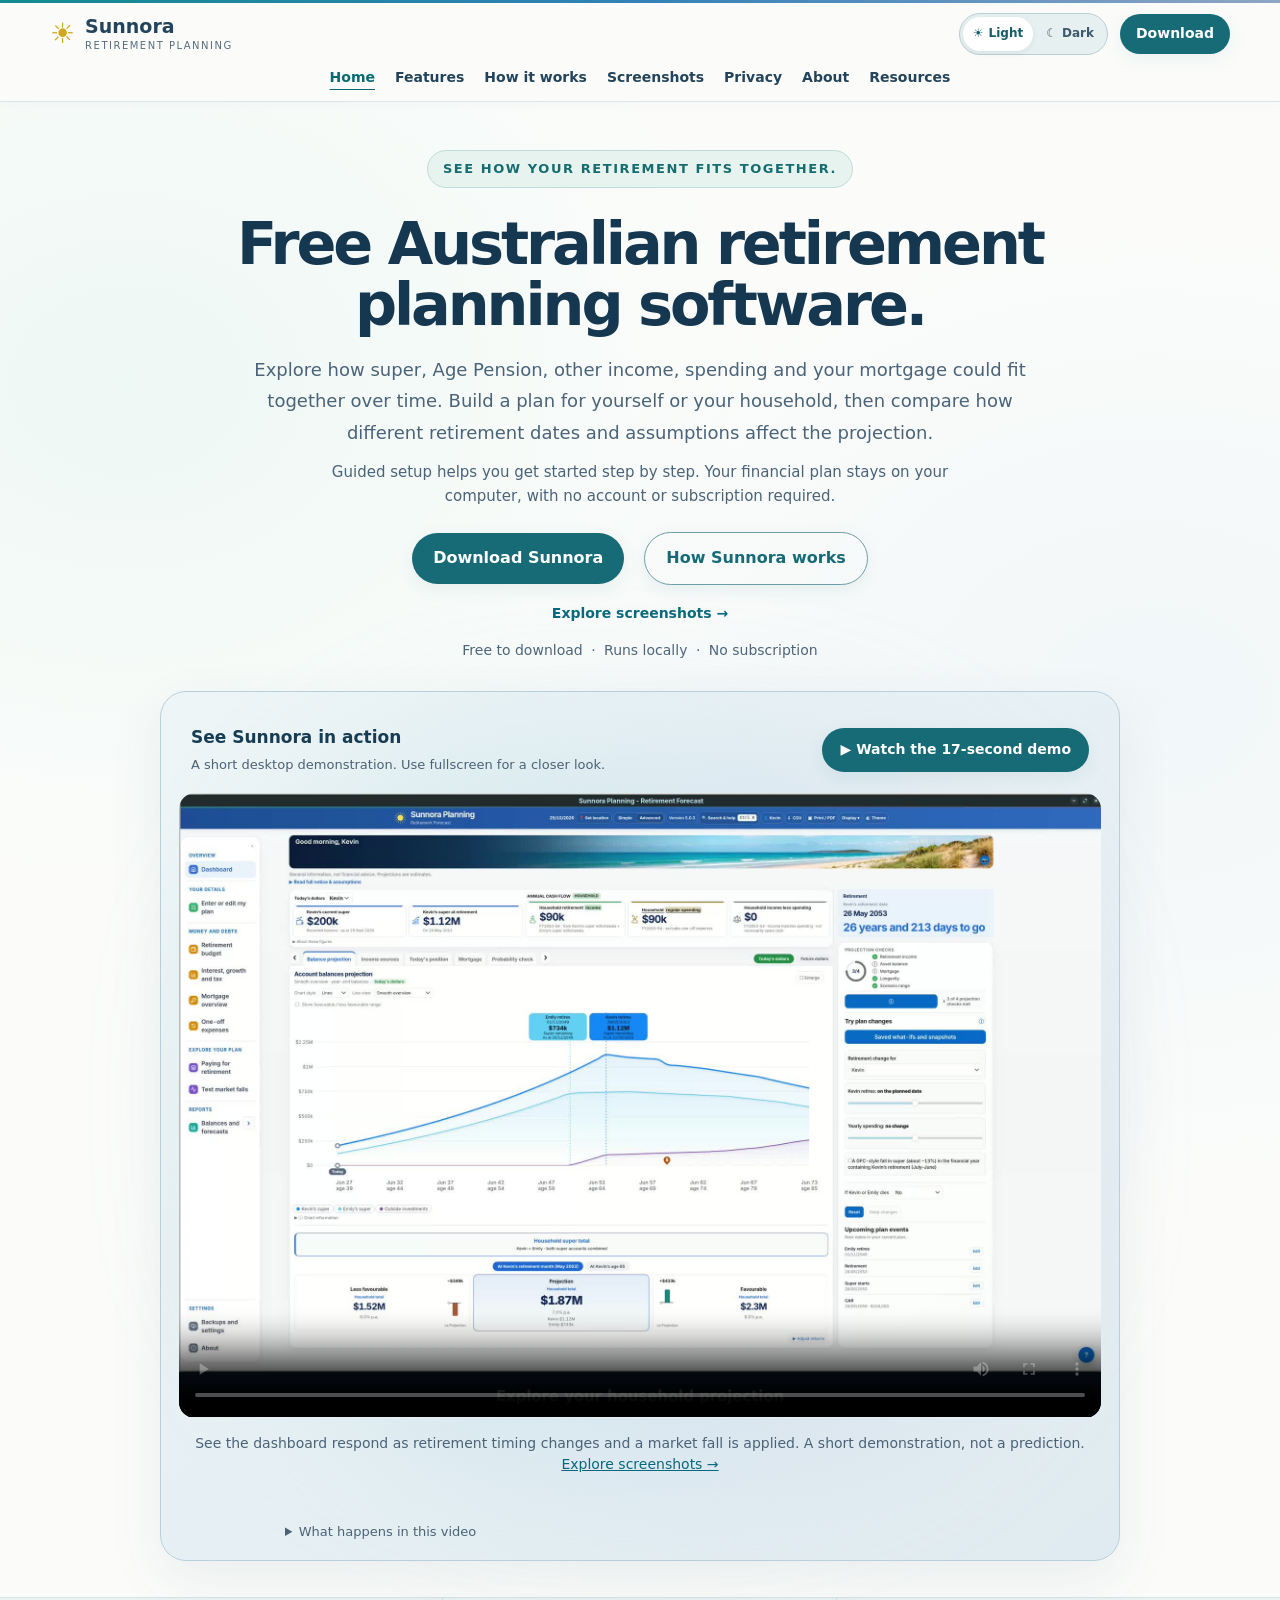
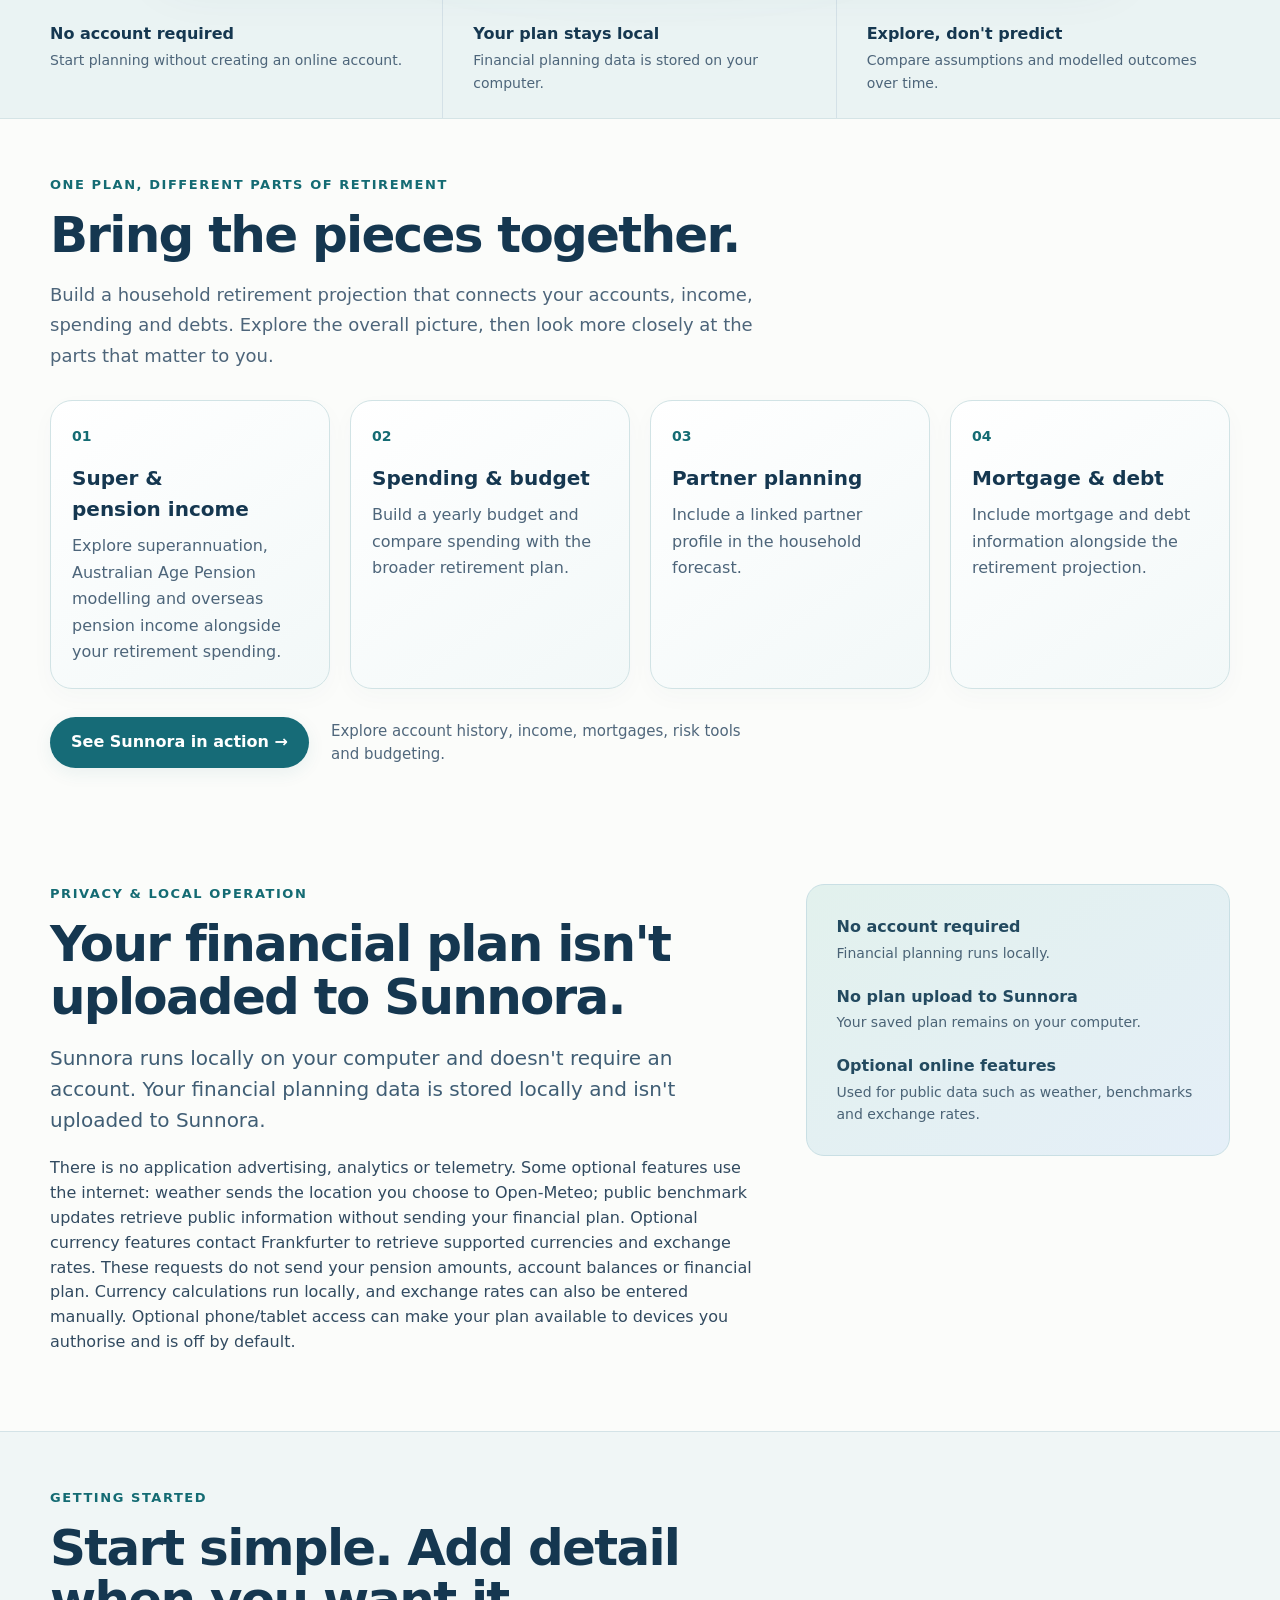
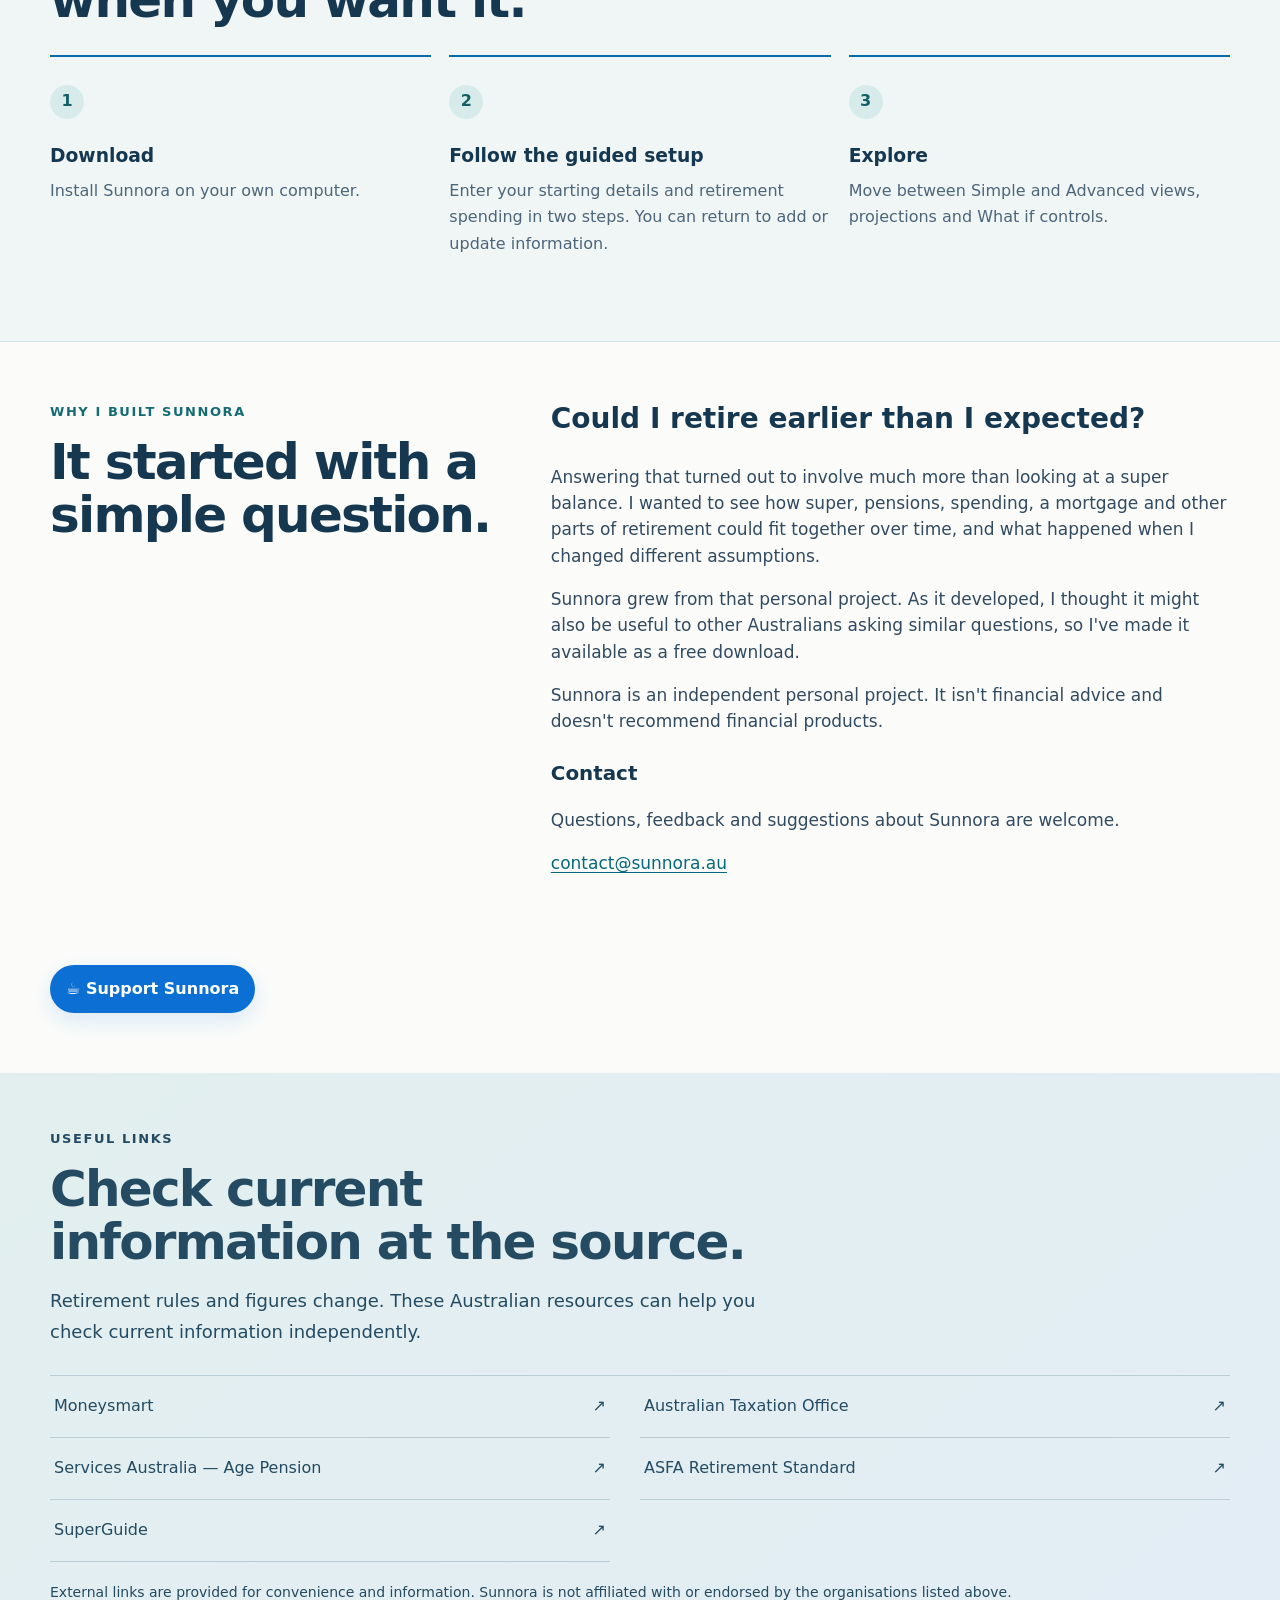
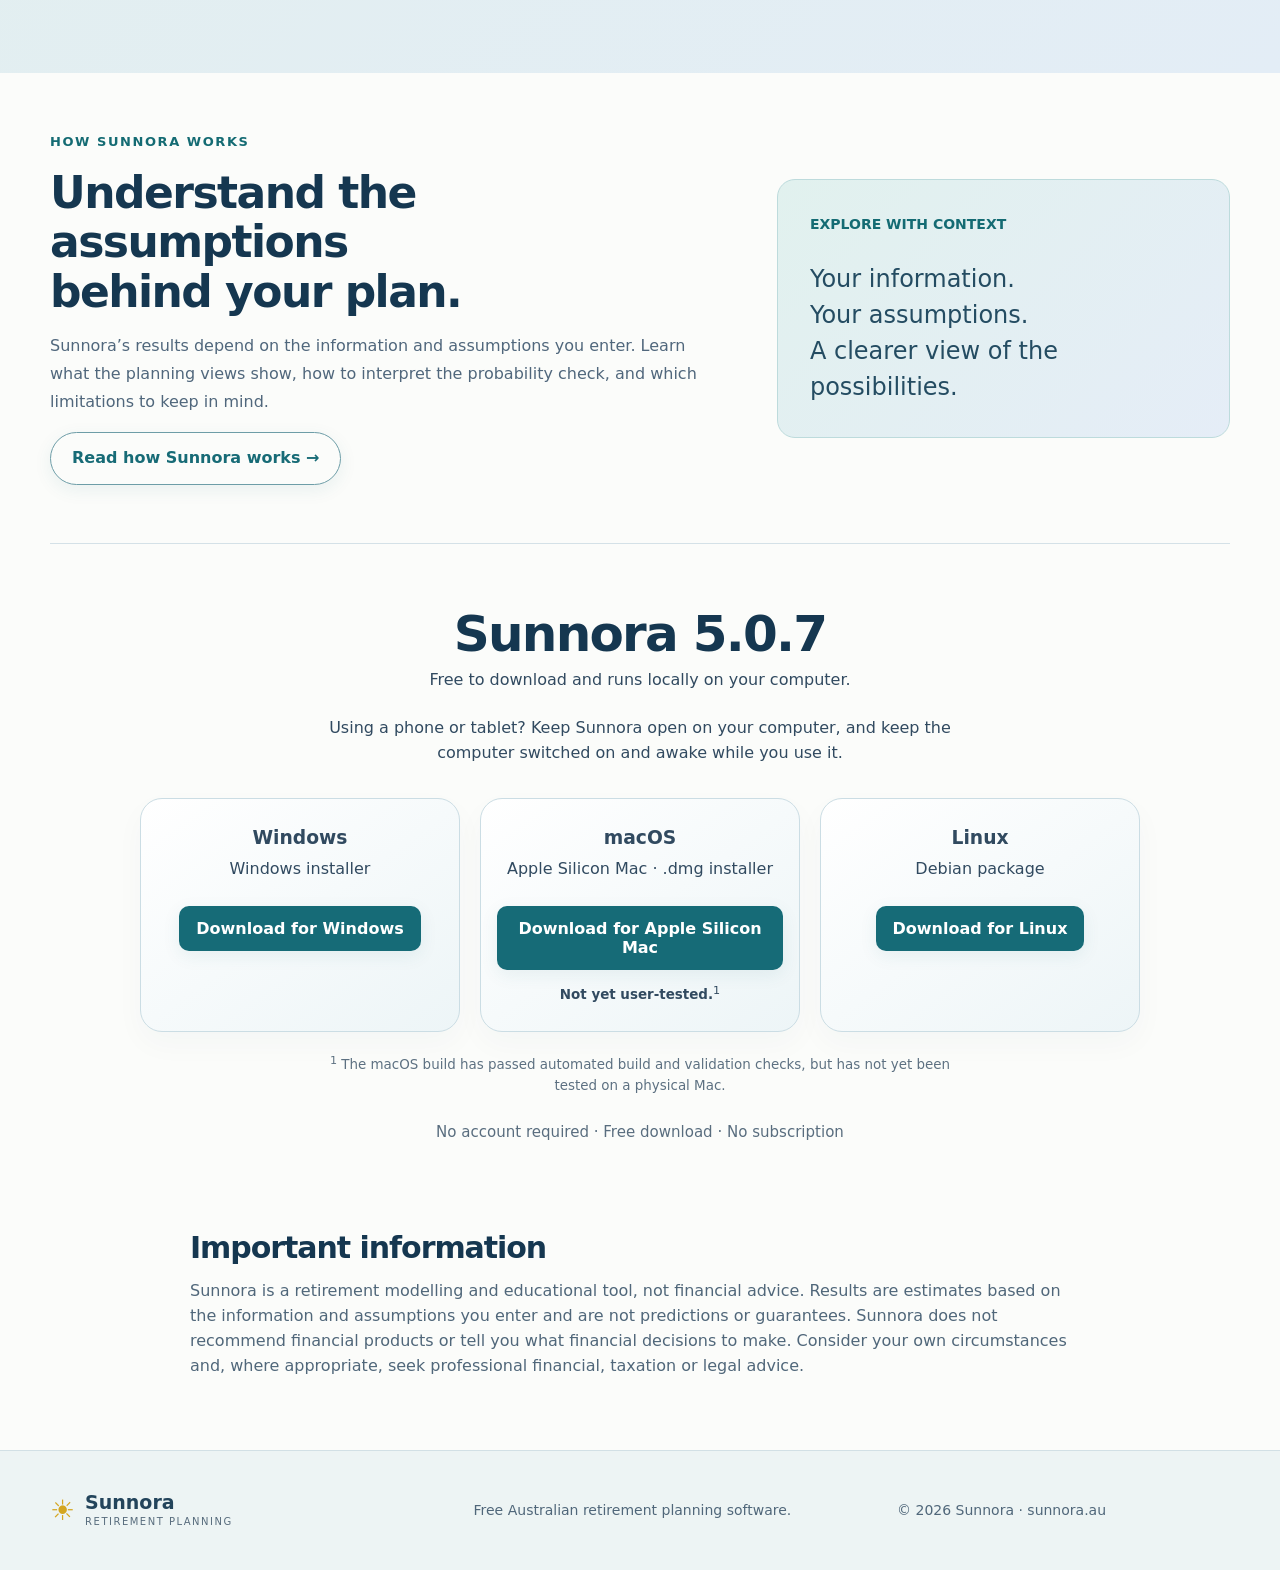
==== commit 89585c66: "Prepare website downloads for Sunnora 5.0.7" ====
--- a/index.html
+++ b/index.html
@@ -188,7 +188,7 @@
 <section class="resources section" id="resources"><div class="wrap"><div class="section-heading"><p class="eyebrow">Useful links</p><h2>Check current information at the source.</h2><p>Retirement rules and figures change. These Australian resources can help you check current information independently.</p></div><div class="resource-links"><a href="https://moneysmart.gov.au/" rel="noopener" target="_blank">Moneysmart <span>↗</span></a><a href="https://www.ato.gov.au/individuals-and-families/super-for-individuals-and-families" rel="noopener" target="_blank">Australian Taxation Office <span>↗</span></a><a href="https://www.servicesaustralia.gov.au/age-pension" rel="noopener" target="_blank">Services Australia — Age Pension <span>↗</span></a><a href="https://www.superannuation.asn.au/consumers/retirement-standard/" rel="noopener" target="_blank">ASFA Retirement Standard <span>↗</span></a><a href="https://www.superguide.com.au/" rel="noopener" target="_blank">SuperGuide <span>↗</span></a></div><p class="fine">External links are provided for convenience and information. Sunnora is not affiliated with or endorsed by the organisations listed above.</p></div></section>
 <section aria-labelledby="method-heading" class="method-intro wrap"><div><p class="eyebrow">How Sunnora works</p><h2 id="method-heading">Understand the assumptions behind your plan.</h2><p>Sunnora’s results depend on the information and assumptions you enter. Learn what the planning views show, how to interpret the probability check, and which limitations to keep in mind.</p><a class="button secondary" href="how-sunnora-works.html">Read how Sunnora works →</a></div><aside><span class="num">EXPLORE WITH CONTEXT</span><p>Your information.<br/>Your assumptions.<br/>A clearer view of the possibilities.</p></aside></section><section class="download wrap" id="download">
 <div class="download-heading">
-<h2>Sunnora 5.0.6</h2>
+<h2>Sunnora 5.0.7</h2>
 <p>Free to download and runs locally on your computer.</p><p>Using a phone or tablet? Keep Sunnora open on your computer, and keep the computer switched on and awake while you use it.</p>
 </div>
 <div class="download-grid">
@@ -208,7 +208,7 @@
 <div class="download-card">
 <h3>Linux</h3>
 <p>Debian package</p>
-<a class="download-button" href="https://github.com/Sunnora/Sunnora-Website/releases/download/latest/sunnora-retirement-planner_5.0.6_all.deb">
+<a class="download-button" href="https://github.com/Sunnora/Sunnora-Website/releases/download/latest/sunnora-retirement-planner_5.0.7_all.deb">
         Download for Linux
       </a>
 </div>
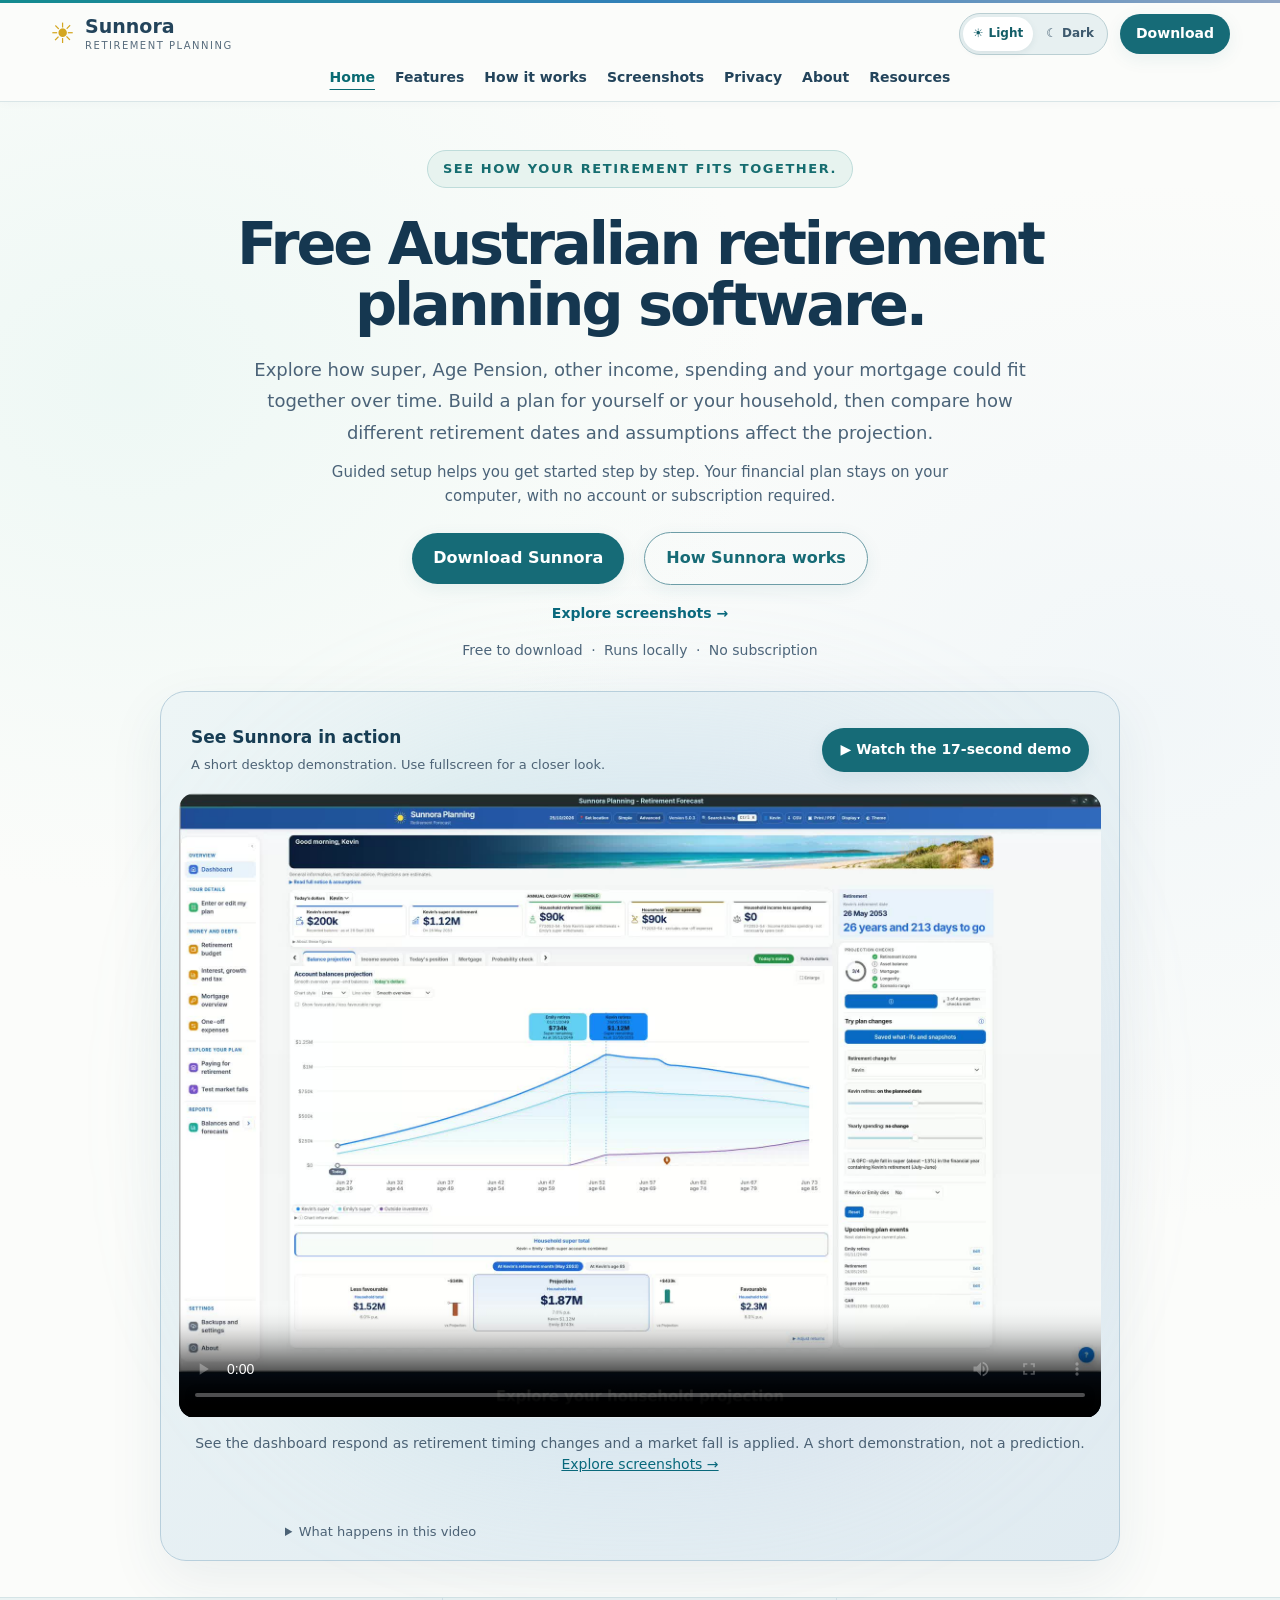
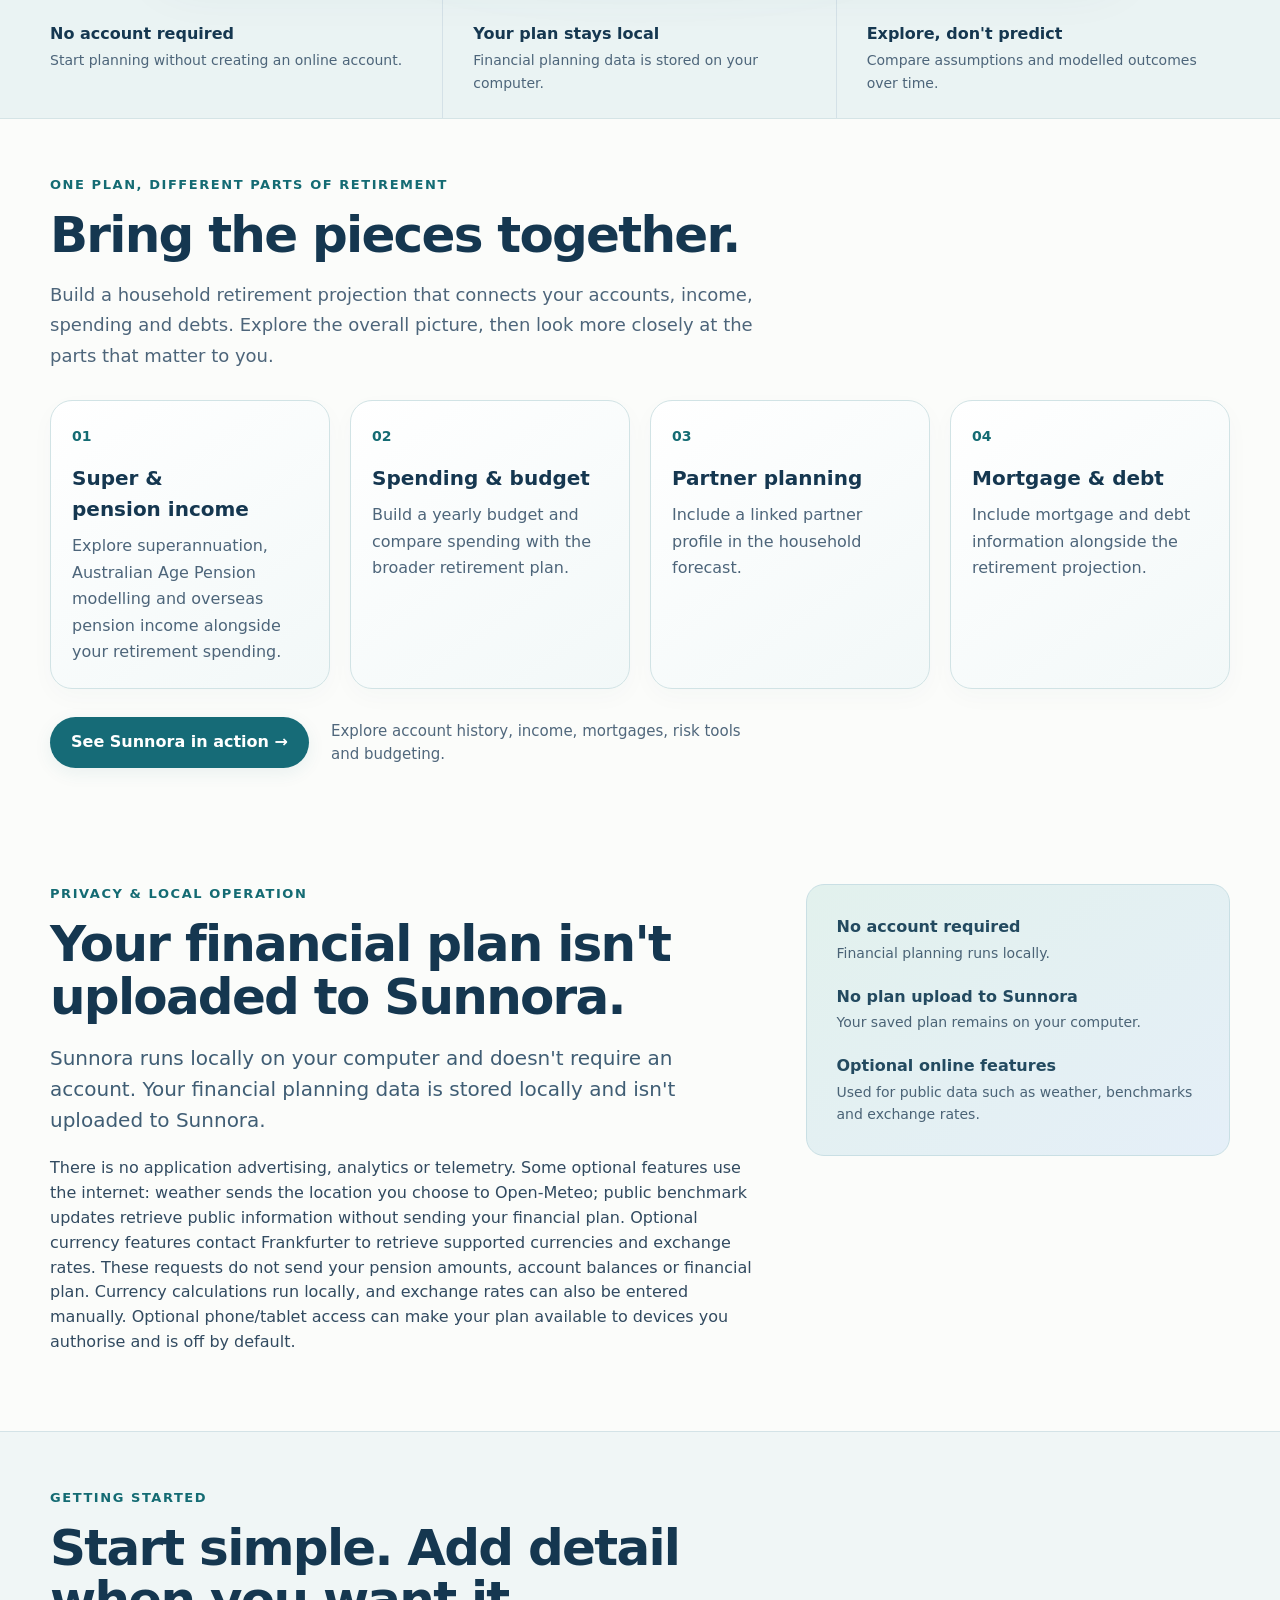
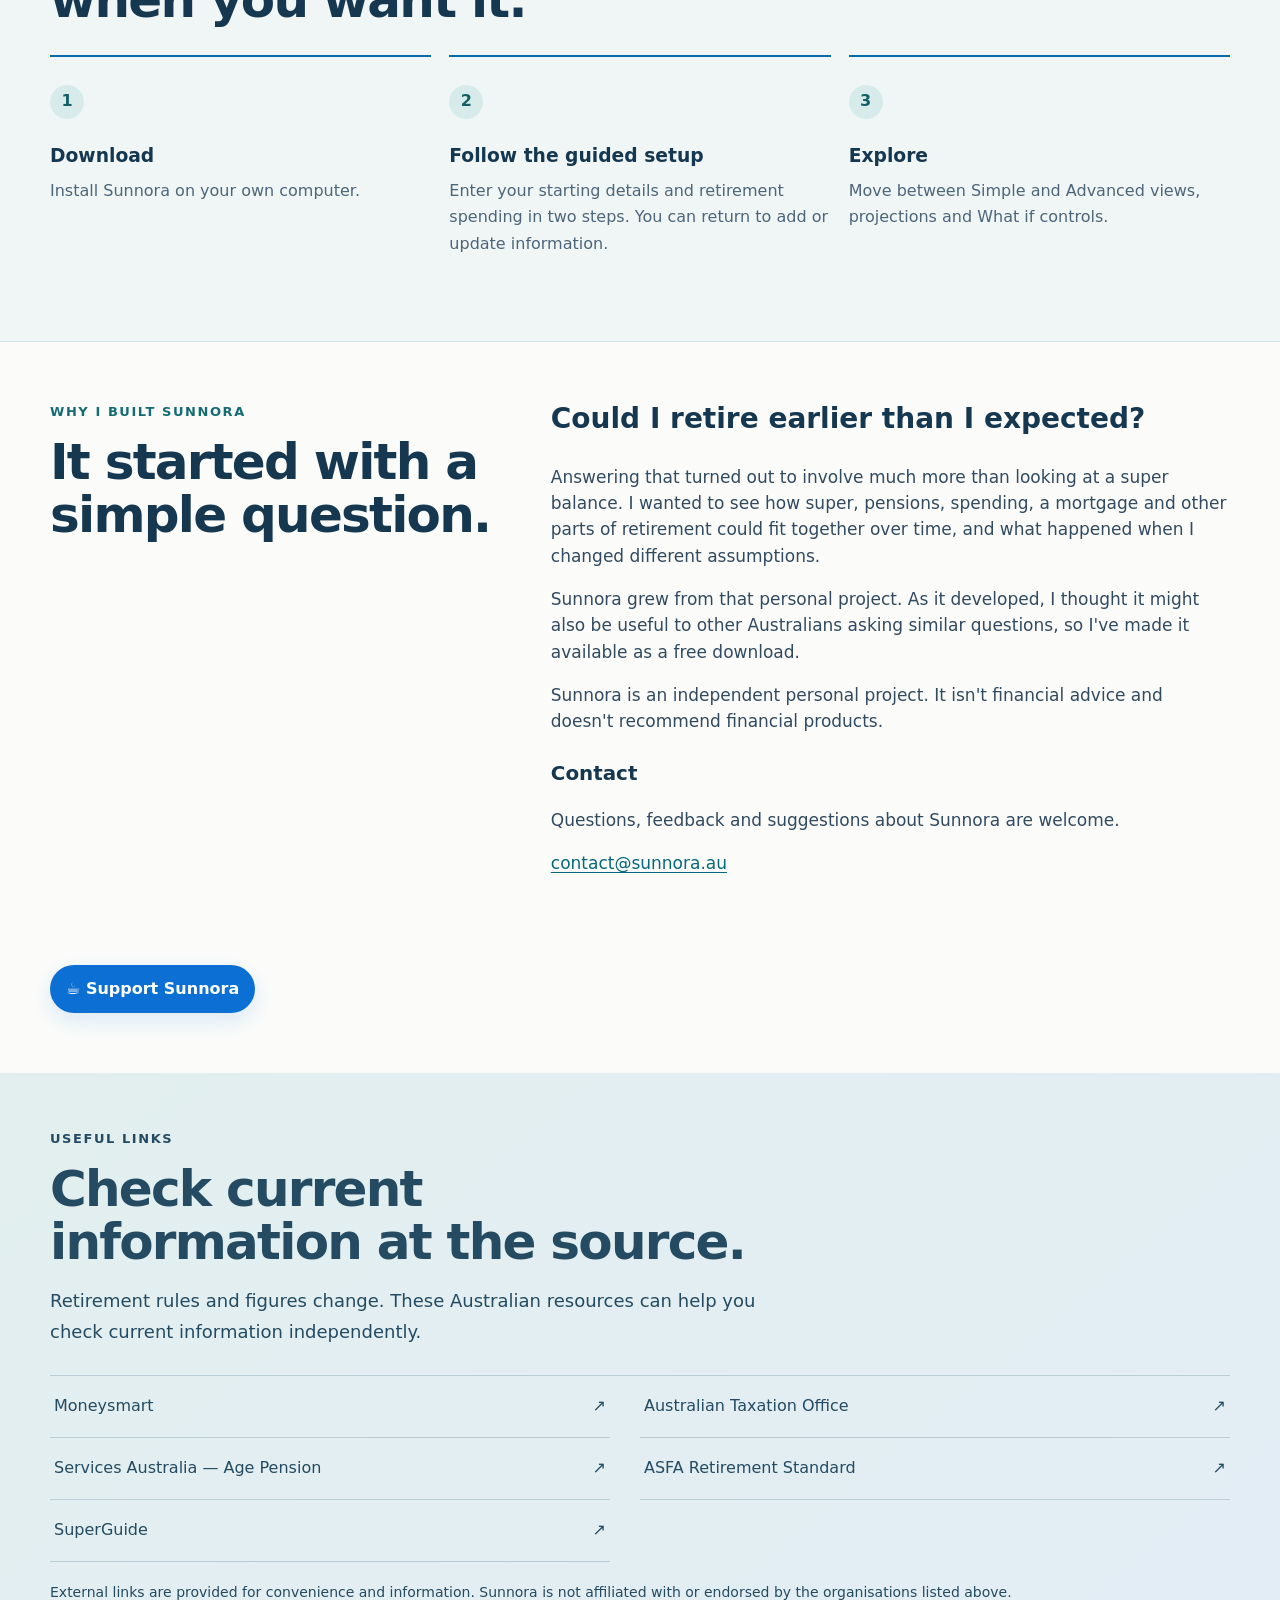
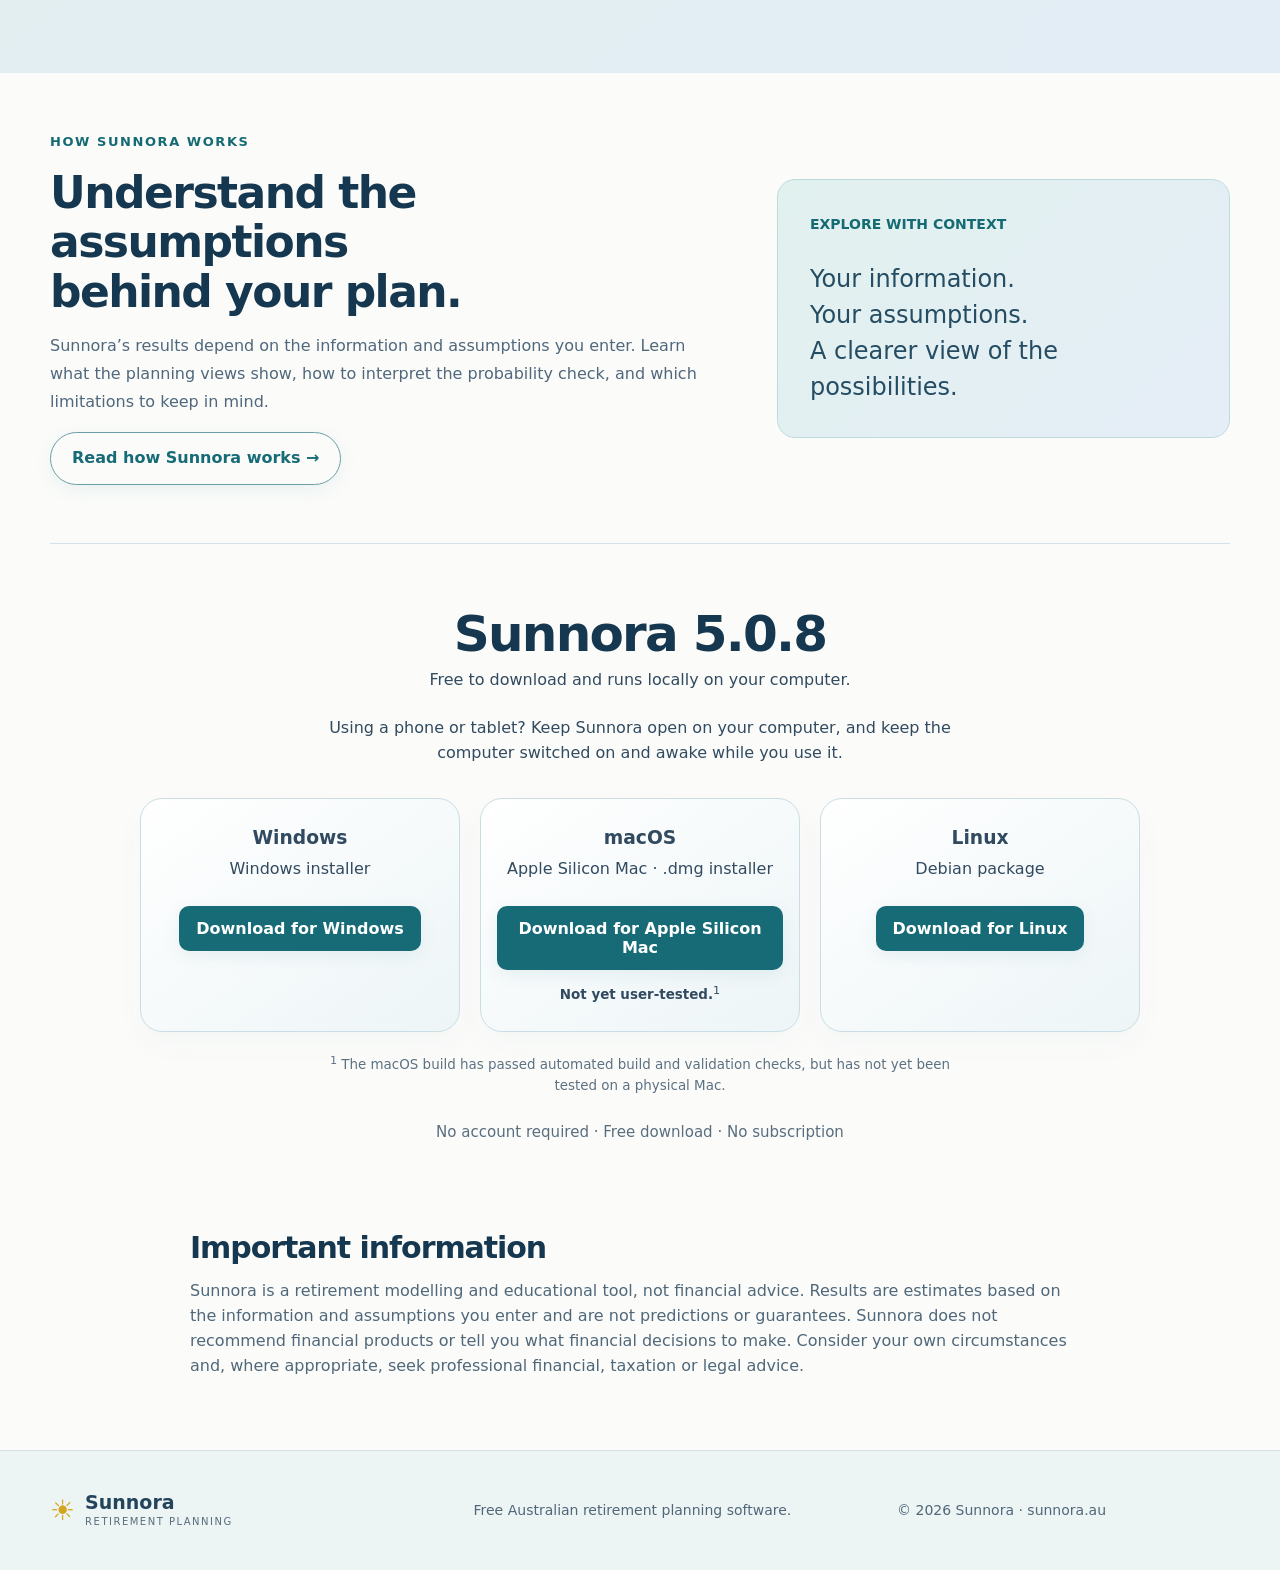
==== commit 5d383059: "Prepare website downloads for Sunnora 5.0.8" ====
--- a/index.html
+++ b/index.html
@@ -188,7 +188,7 @@
 <section class="resources section" id="resources"><div class="wrap"><div class="section-heading"><p class="eyebrow">Useful links</p><h2>Check current information at the source.</h2><p>Retirement rules and figures change. These Australian resources can help you check current information independently.</p></div><div class="resource-links"><a href="https://moneysmart.gov.au/" rel="noopener" target="_blank">Moneysmart <span>↗</span></a><a href="https://www.ato.gov.au/individuals-and-families/super-for-individuals-and-families" rel="noopener" target="_blank">Australian Taxation Office <span>↗</span></a><a href="https://www.servicesaustralia.gov.au/age-pension" rel="noopener" target="_blank">Services Australia — Age Pension <span>↗</span></a><a href="https://www.superannuation.asn.au/consumers/retirement-standard/" rel="noopener" target="_blank">ASFA Retirement Standard <span>↗</span></a><a href="https://www.superguide.com.au/" rel="noopener" target="_blank">SuperGuide <span>↗</span></a></div><p class="fine">External links are provided for convenience and information. Sunnora is not affiliated with or endorsed by the organisations listed above.</p></div></section>
 <section aria-labelledby="method-heading" class="method-intro wrap"><div><p class="eyebrow">How Sunnora works</p><h2 id="method-heading">Understand the assumptions behind your plan.</h2><p>Sunnora’s results depend on the information and assumptions you enter. Learn what the planning views show, how to interpret the probability check, and which limitations to keep in mind.</p><a class="button secondary" href="how-sunnora-works.html">Read how Sunnora works →</a></div><aside><span class="num">EXPLORE WITH CONTEXT</span><p>Your information.<br/>Your assumptions.<br/>A clearer view of the possibilities.</p></aside></section><section class="download wrap" id="download">
 <div class="download-heading">
-<h2>Sunnora 5.0.7</h2>
+<h2>Sunnora 5.0.8</h2>
 <p>Free to download and runs locally on your computer.</p><p>Using a phone or tablet? Keep Sunnora open on your computer, and keep the computer switched on and awake while you use it.</p>
 </div>
 <div class="download-grid">
@@ -208,7 +208,7 @@
 <div class="download-card">
 <h3>Linux</h3>
 <p>Debian package</p>
-<a class="download-button" href="https://github.com/Sunnora/Sunnora-Website/releases/download/latest/sunnora-retirement-planner_5.0.7_all.deb">
+<a class="download-button" href="https://github.com/Sunnora/Sunnora-Website/releases/download/latest/sunnora-retirement-planner_5.0.8_all.deb">
         Download for Linux
       </a>
 </div>
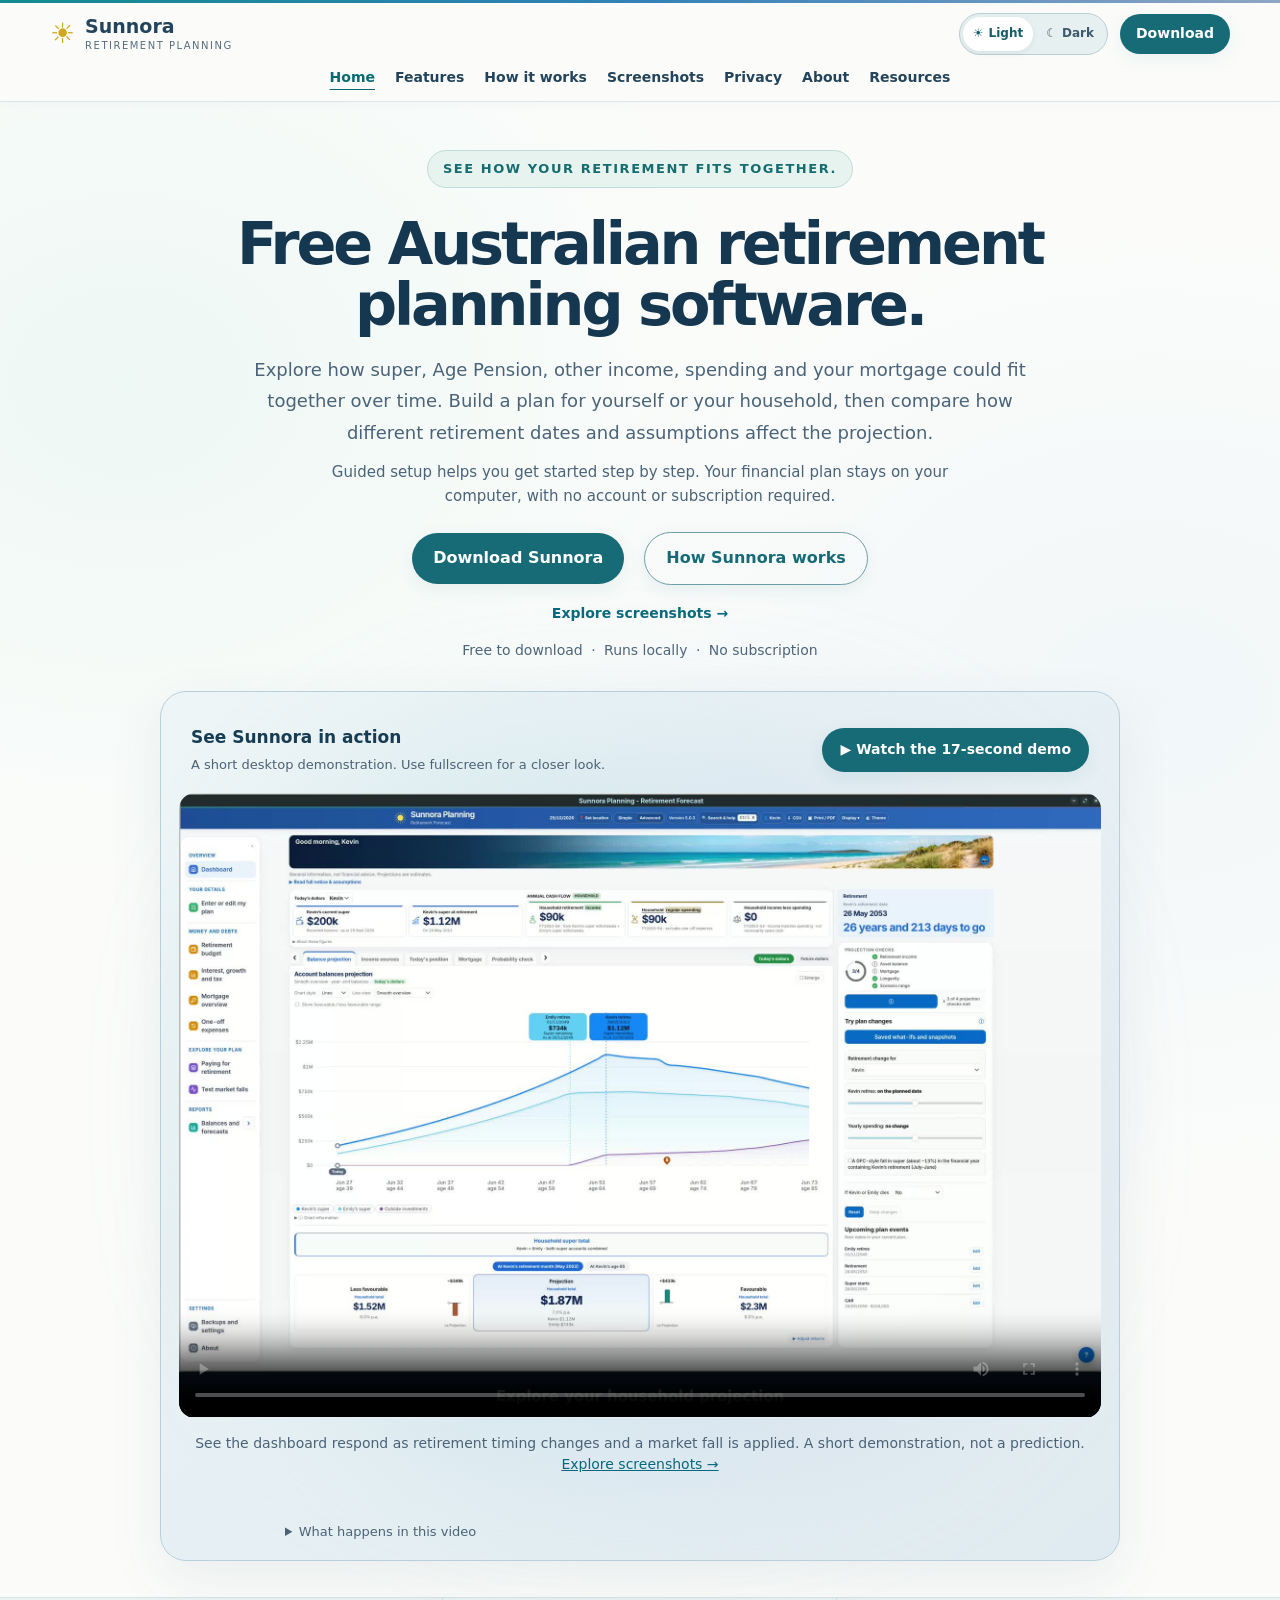
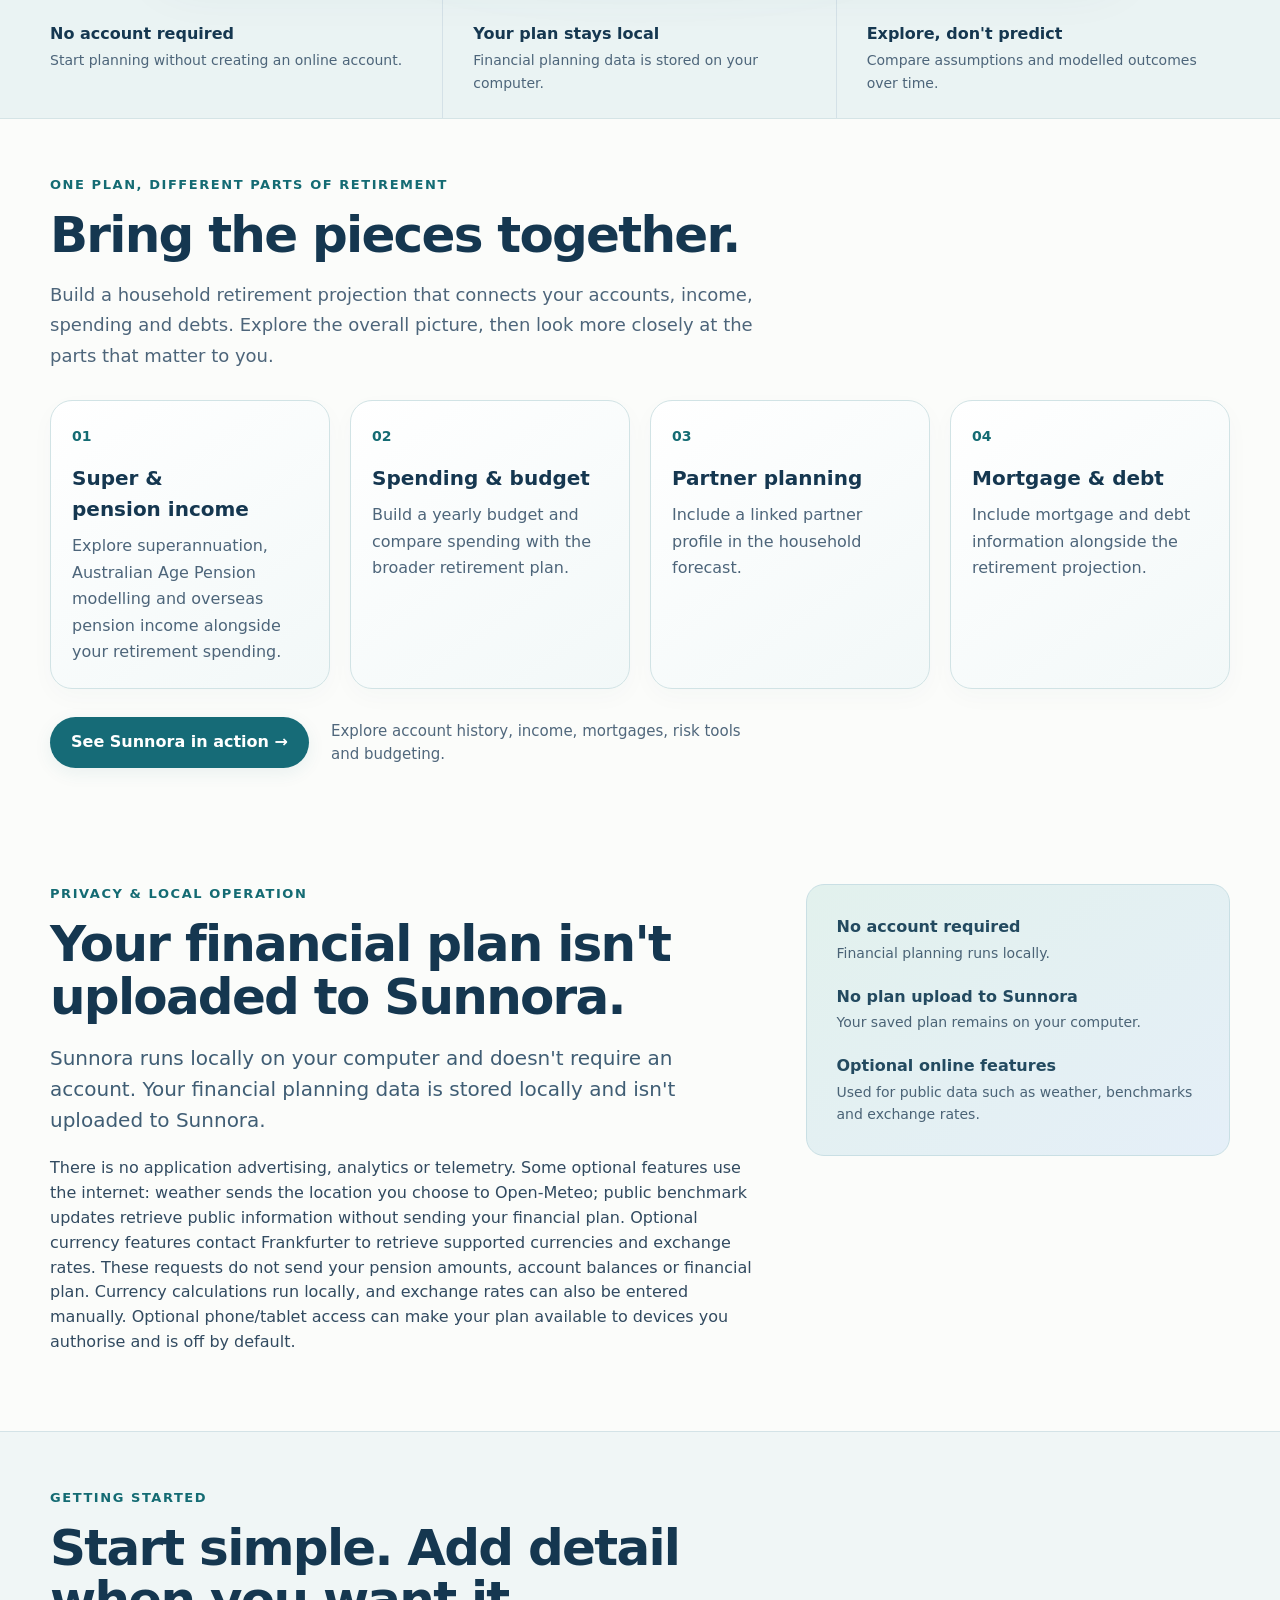
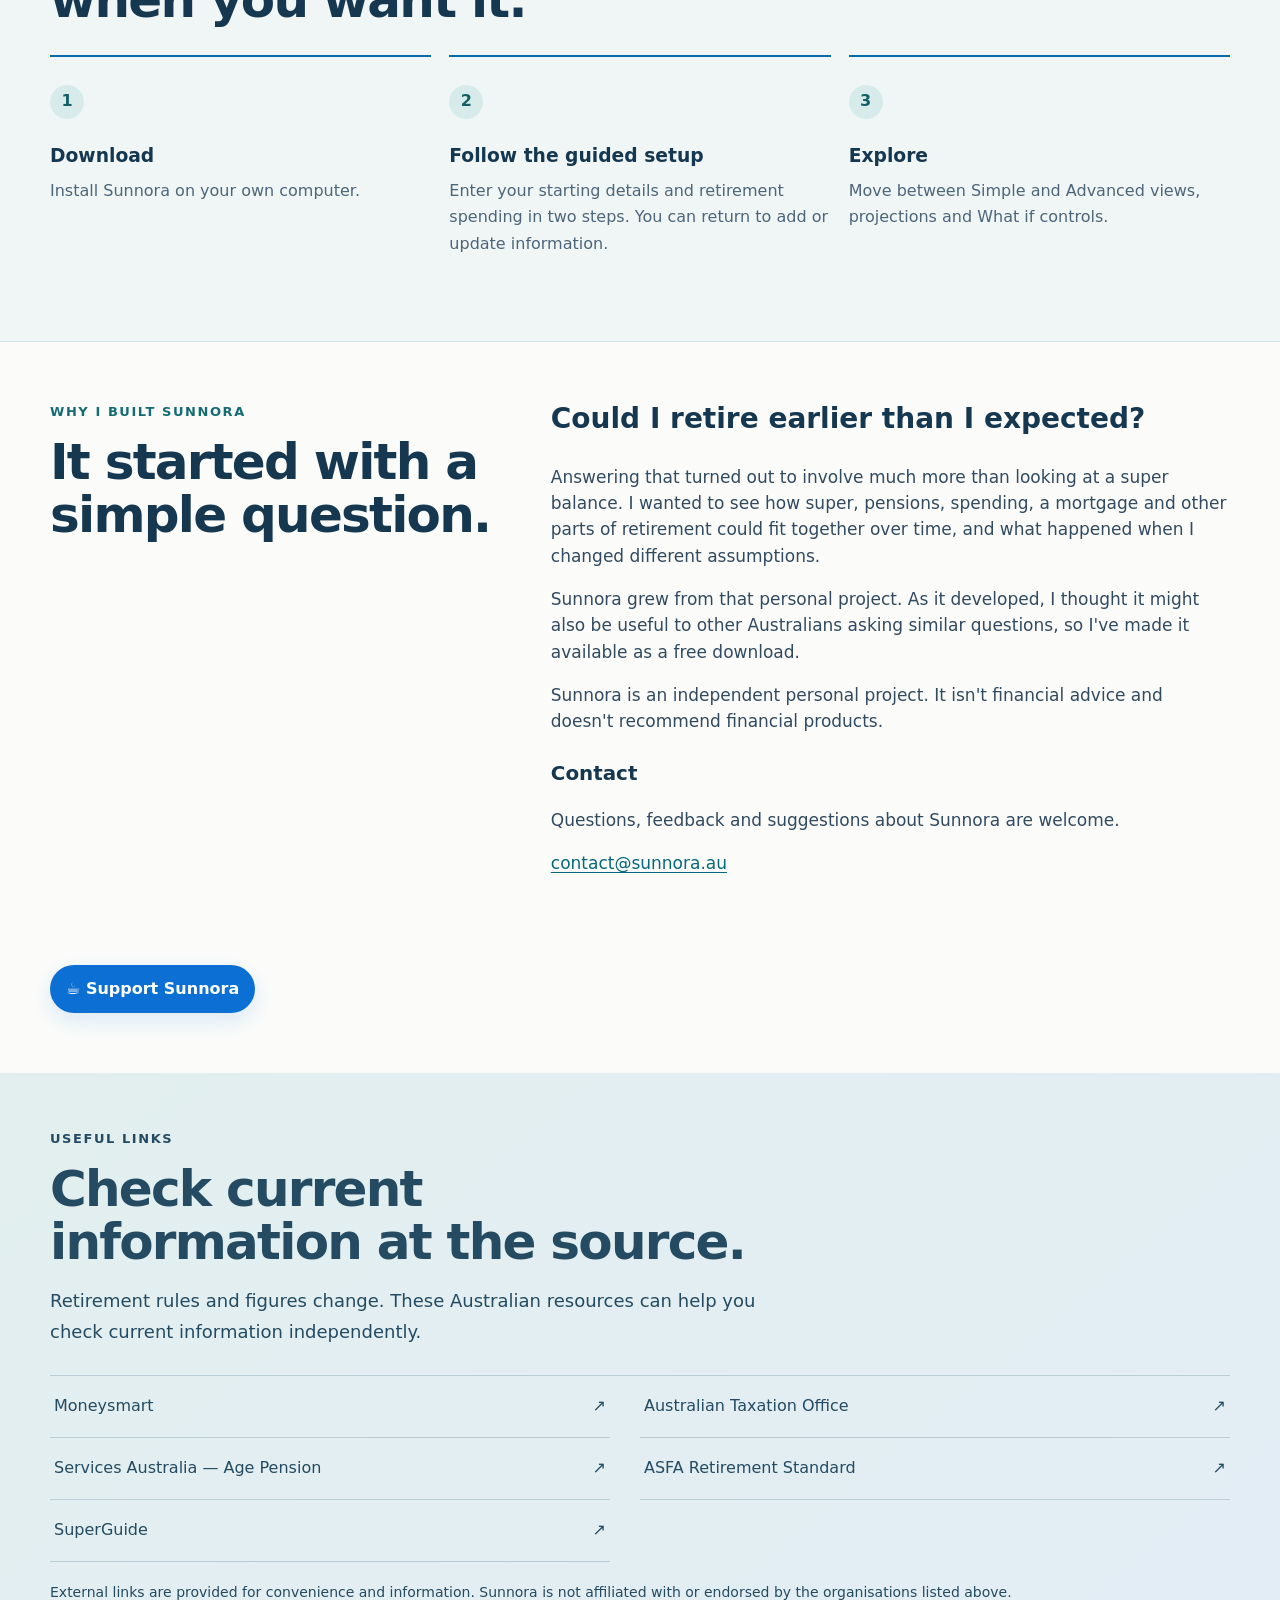
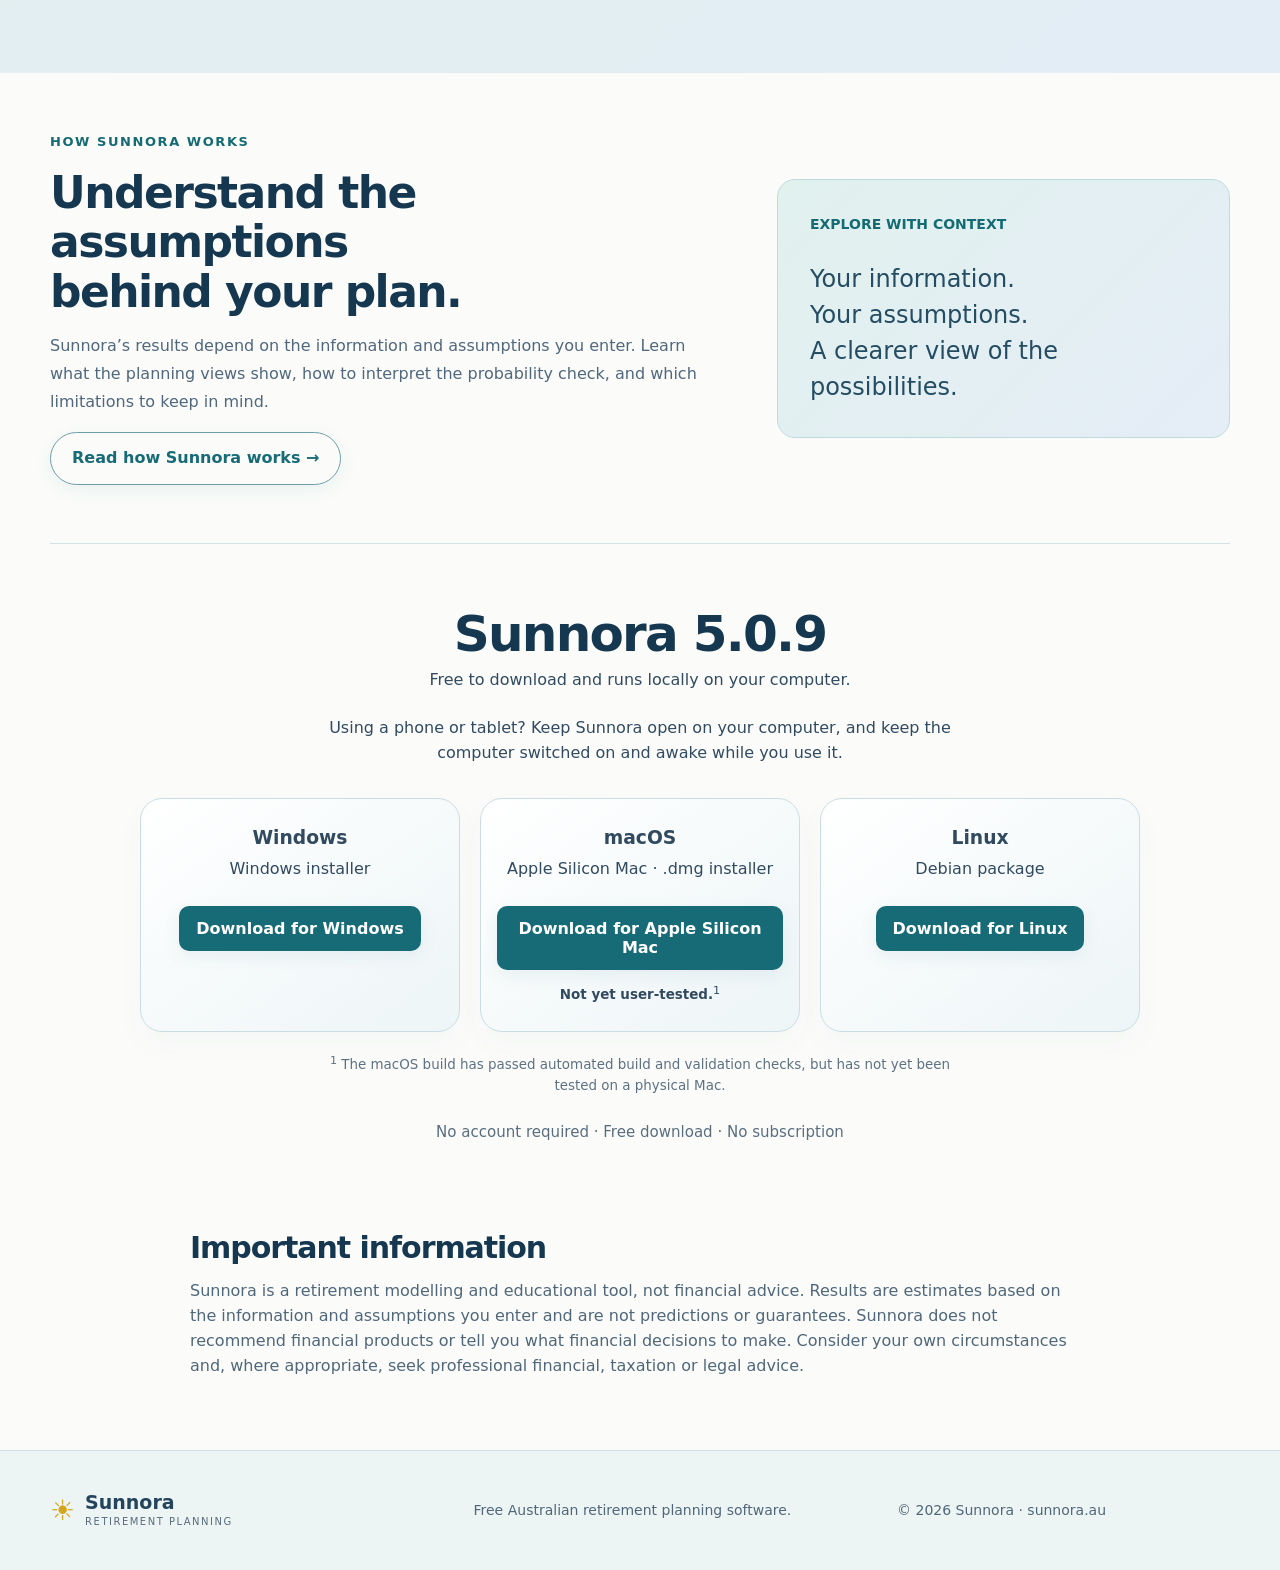
==== commit a08d17e1: "Update Sunnora download links and release labels to 5.0.9" ====
--- a/index.html
+++ b/index.html
@@ -188,7 +188,7 @@
 <section class="resources section" id="resources"><div class="wrap"><div class="section-heading"><p class="eyebrow">Useful links</p><h2>Check current information at the source.</h2><p>Retirement rules and figures change. These Australian resources can help you check current information independently.</p></div><div class="resource-links"><a href="https://moneysmart.gov.au/" rel="noopener" target="_blank">Moneysmart <span>↗</span></a><a href="https://www.ato.gov.au/individuals-and-families/super-for-individuals-and-families" rel="noopener" target="_blank">Australian Taxation Office <span>↗</span></a><a href="https://www.servicesaustralia.gov.au/age-pension" rel="noopener" target="_blank">Services Australia — Age Pension <span>↗</span></a><a href="https://www.superannuation.asn.au/consumers/retirement-standard/" rel="noopener" target="_blank">ASFA Retirement Standard <span>↗</span></a><a href="https://www.superguide.com.au/" rel="noopener" target="_blank">SuperGuide <span>↗</span></a></div><p class="fine">External links are provided for convenience and information. Sunnora is not affiliated with or endorsed by the organisations listed above.</p></div></section>
 <section aria-labelledby="method-heading" class="method-intro wrap"><div><p class="eyebrow">How Sunnora works</p><h2 id="method-heading">Understand the assumptions behind your plan.</h2><p>Sunnora’s results depend on the information and assumptions you enter. Learn what the planning views show, how to interpret the probability check, and which limitations to keep in mind.</p><a class="button secondary" href="how-sunnora-works.html">Read how Sunnora works →</a></div><aside><span class="num">EXPLORE WITH CONTEXT</span><p>Your information.<br/>Your assumptions.<br/>A clearer view of the possibilities.</p></aside></section><section class="download wrap" id="download">
 <div class="download-heading">
-<h2>Sunnora 5.0.8</h2>
+<h2>Sunnora 5.0.9</h2>
 <p>Free to download and runs locally on your computer.</p><p>Using a phone or tablet? Keep Sunnora open on your computer, and keep the computer switched on and awake while you use it.</p>
 </div>
 <div class="download-grid">
@@ -208,7 +208,7 @@
 <div class="download-card">
 <h3>Linux</h3>
 <p>Debian package</p>
-<a class="download-button" href="https://github.com/Sunnora/Sunnora-Website/releases/download/latest/sunnora-retirement-planner_5.0.8_all.deb">
+<a class="download-button" href="https://github.com/Sunnora/Sunnora-Website/releases/download/latest/sunnora-retirement-planner_5.0.9_all.deb">
         Download for Linux
       </a>
 </div>
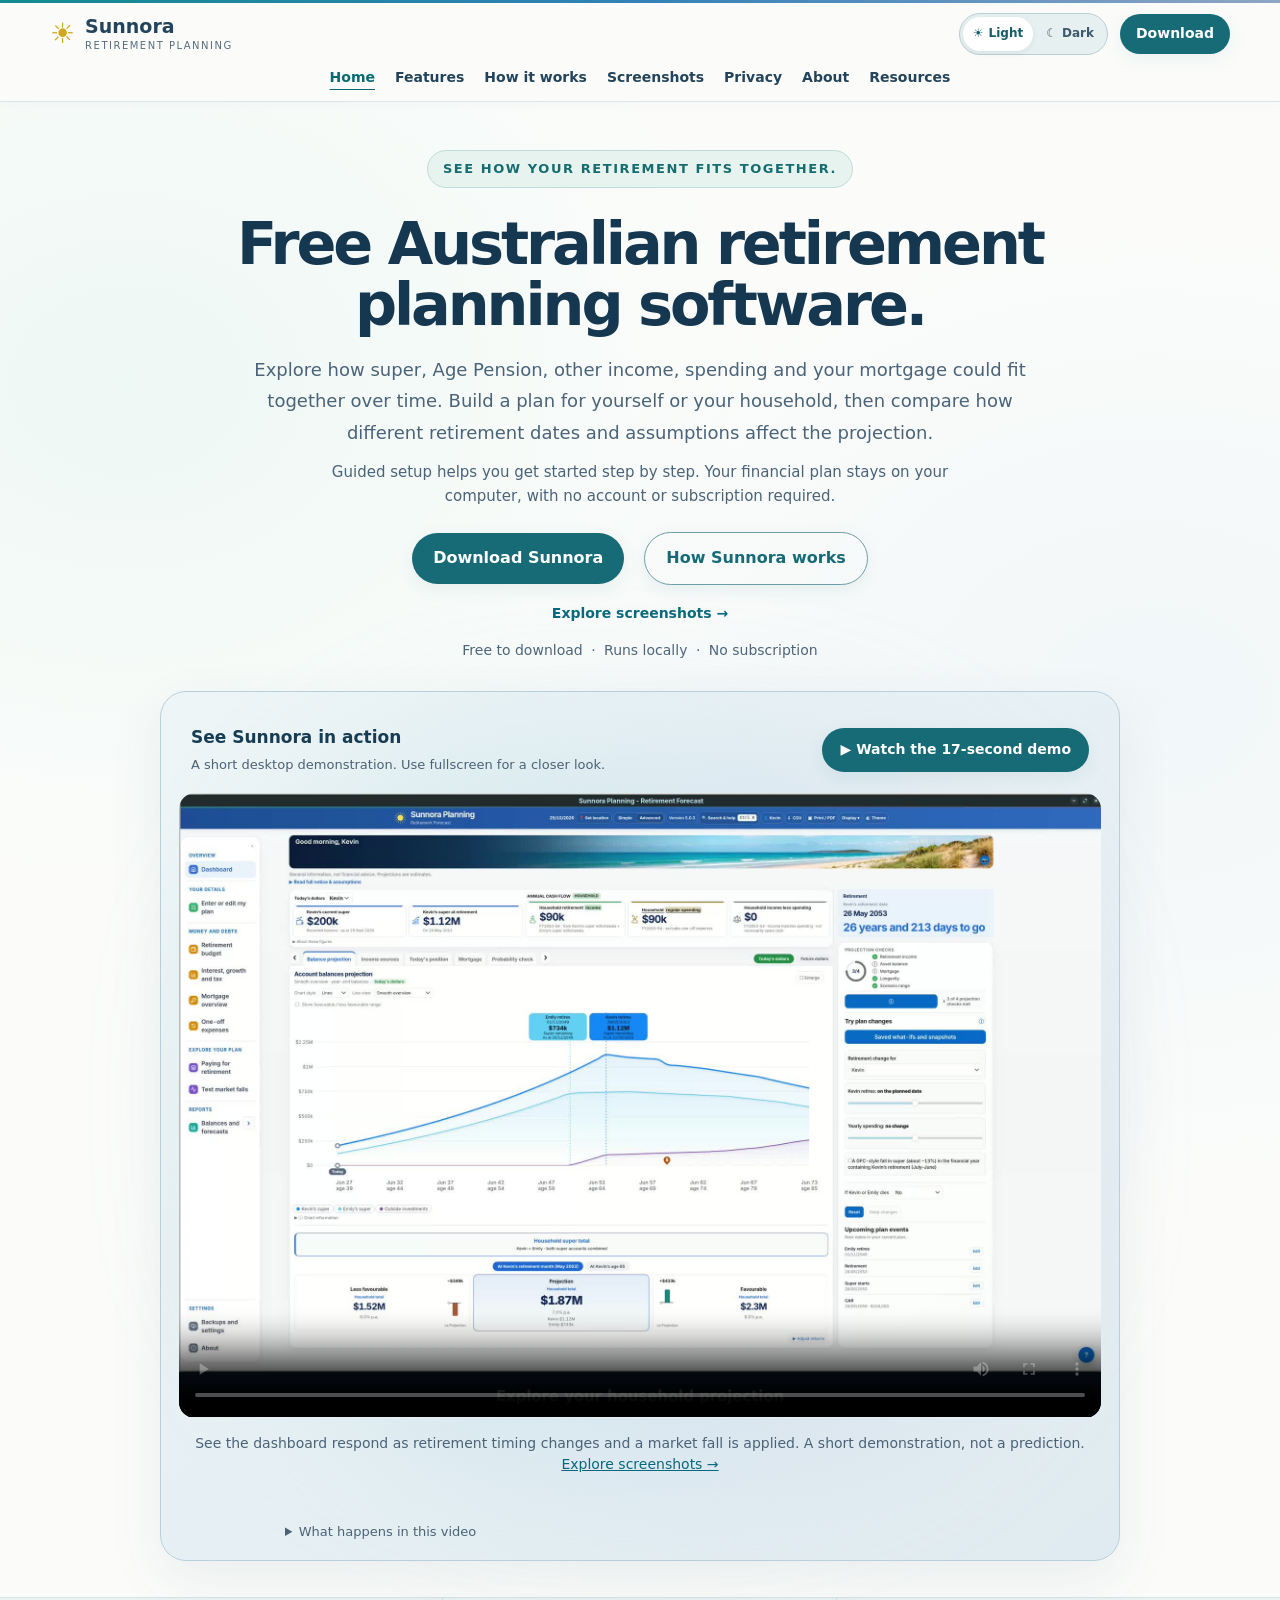
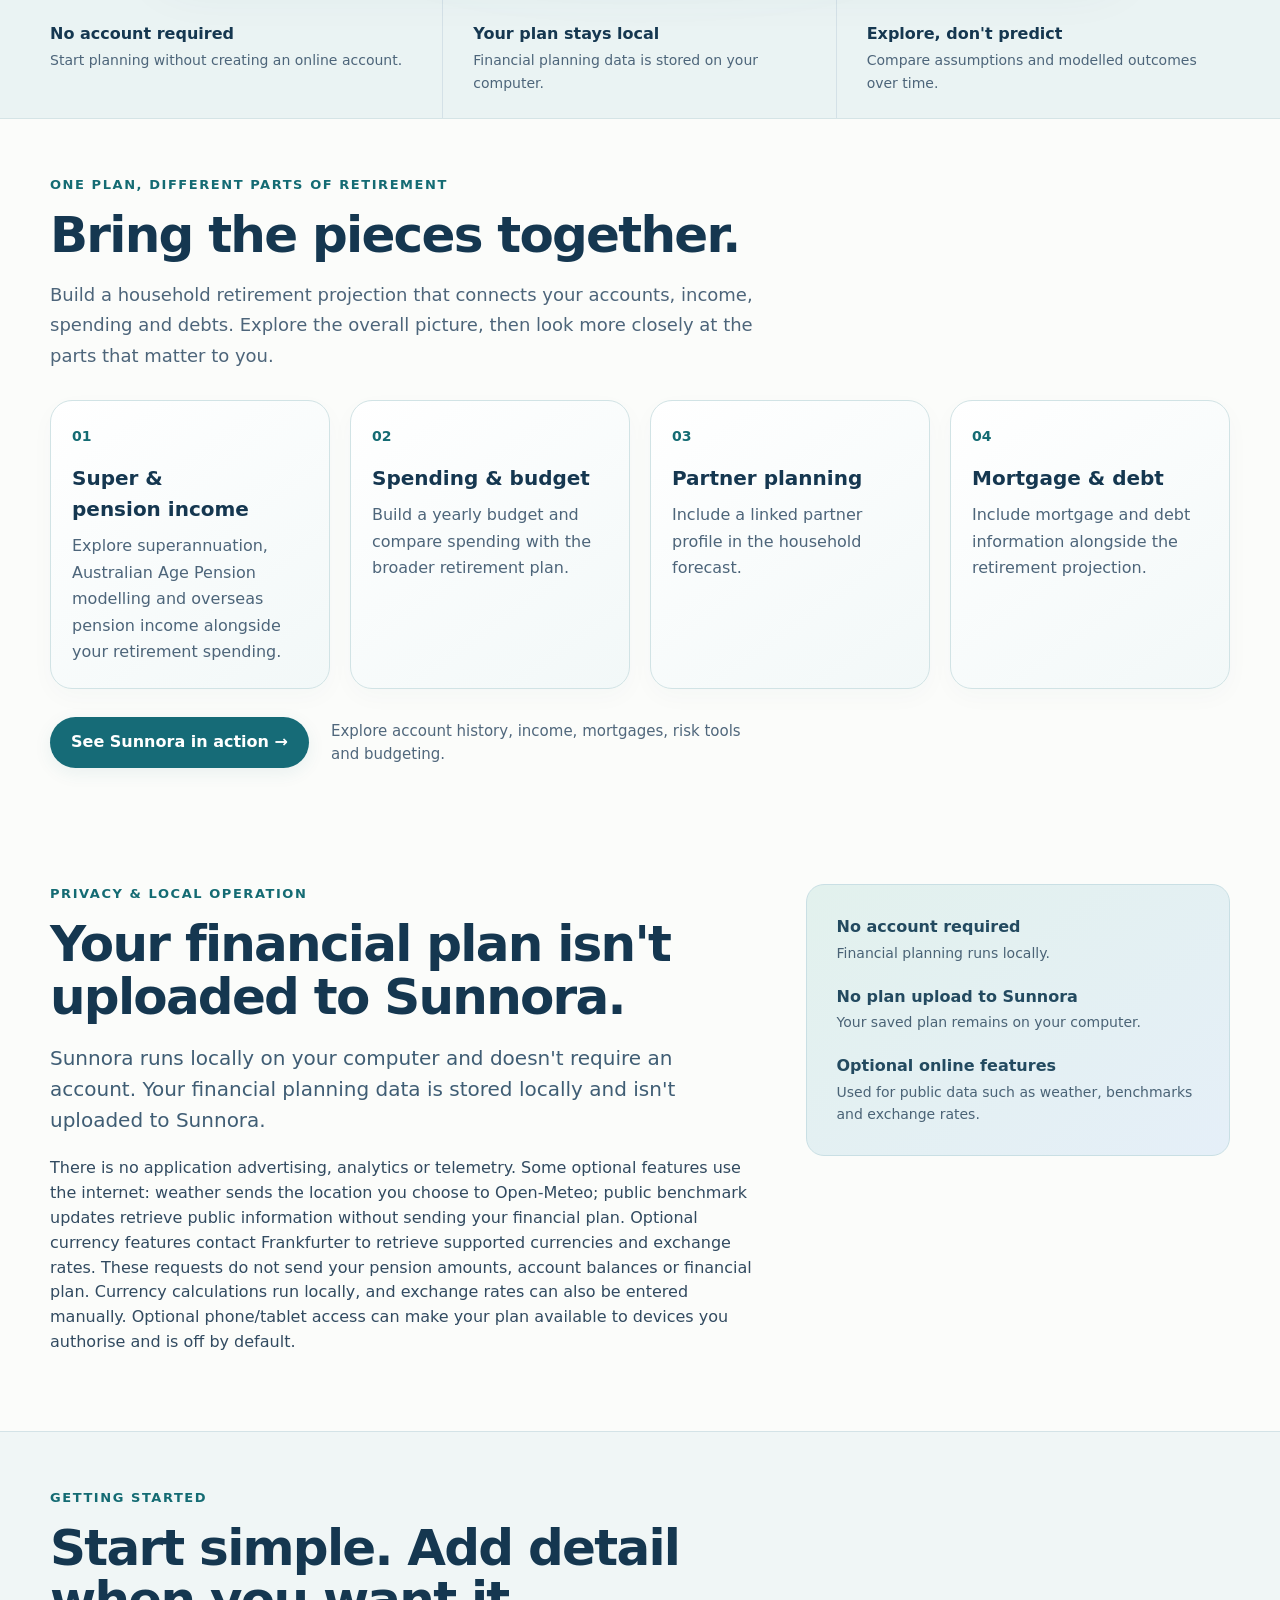
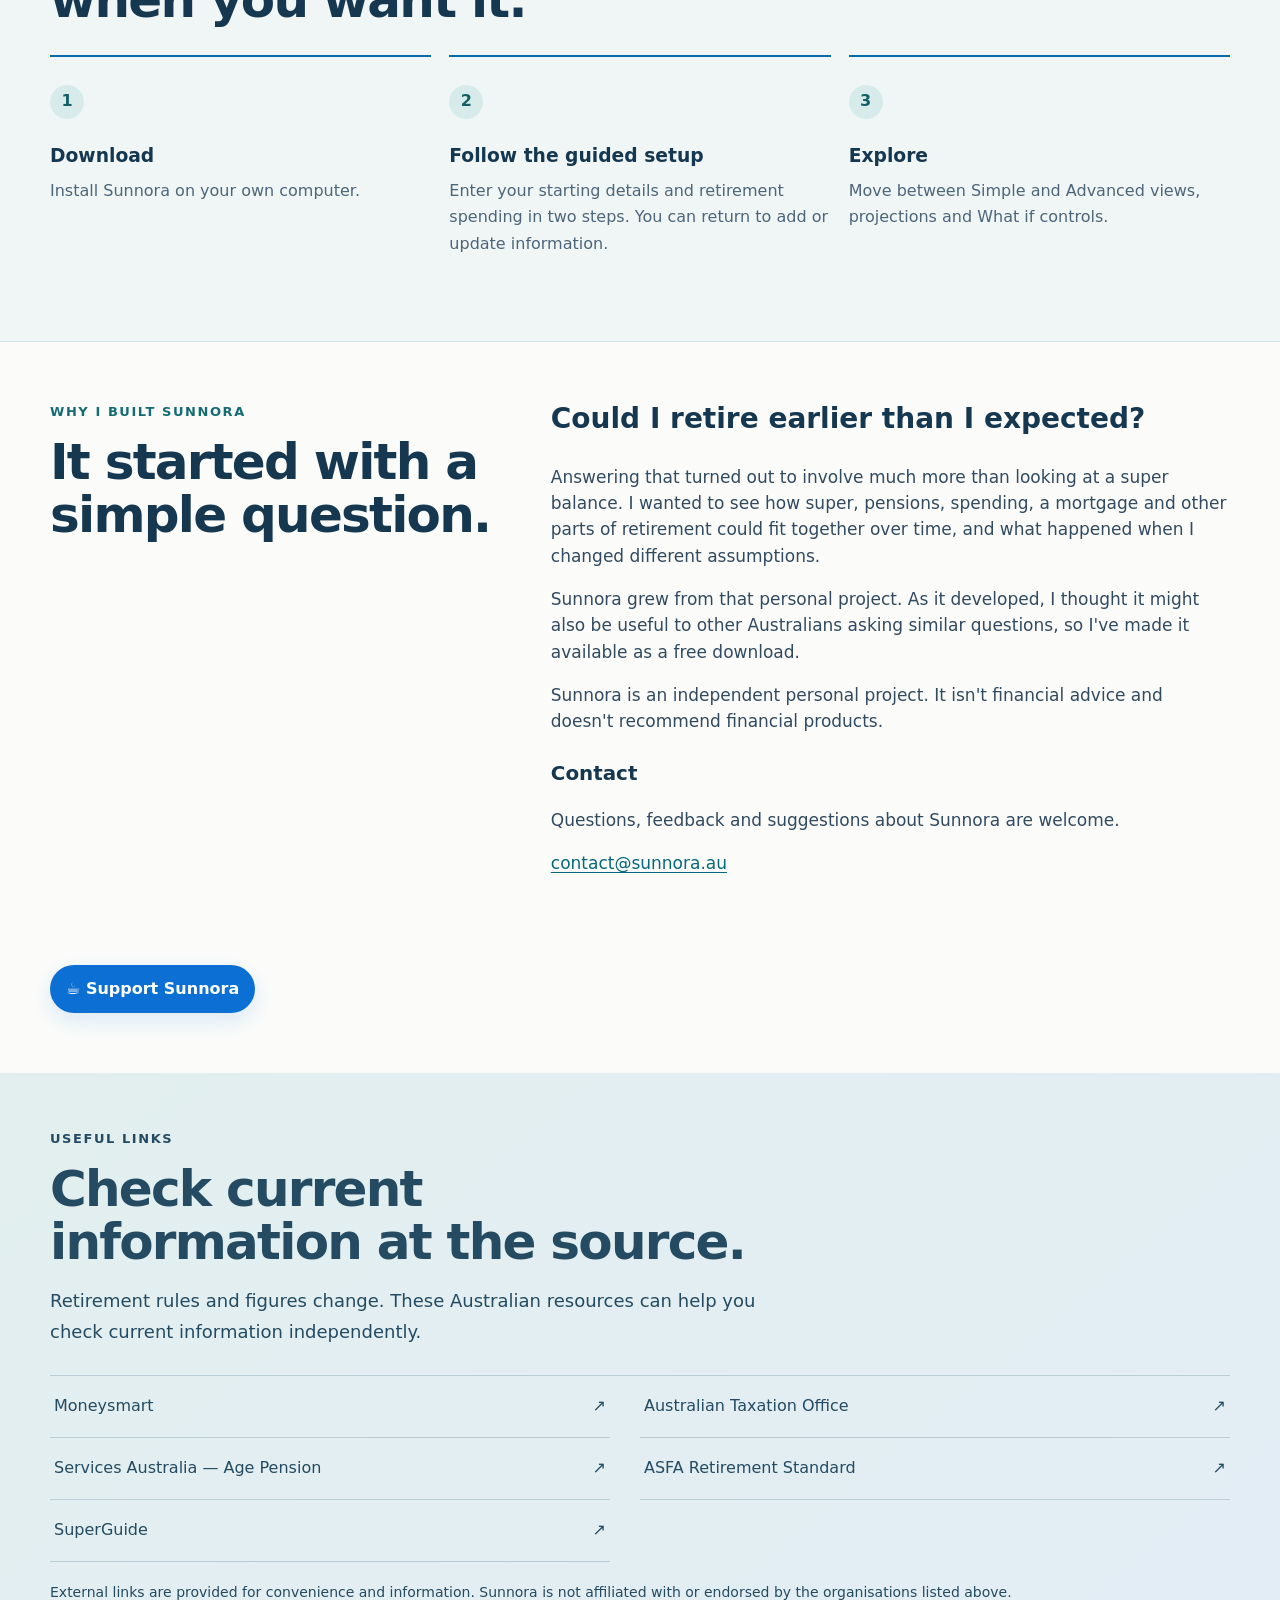
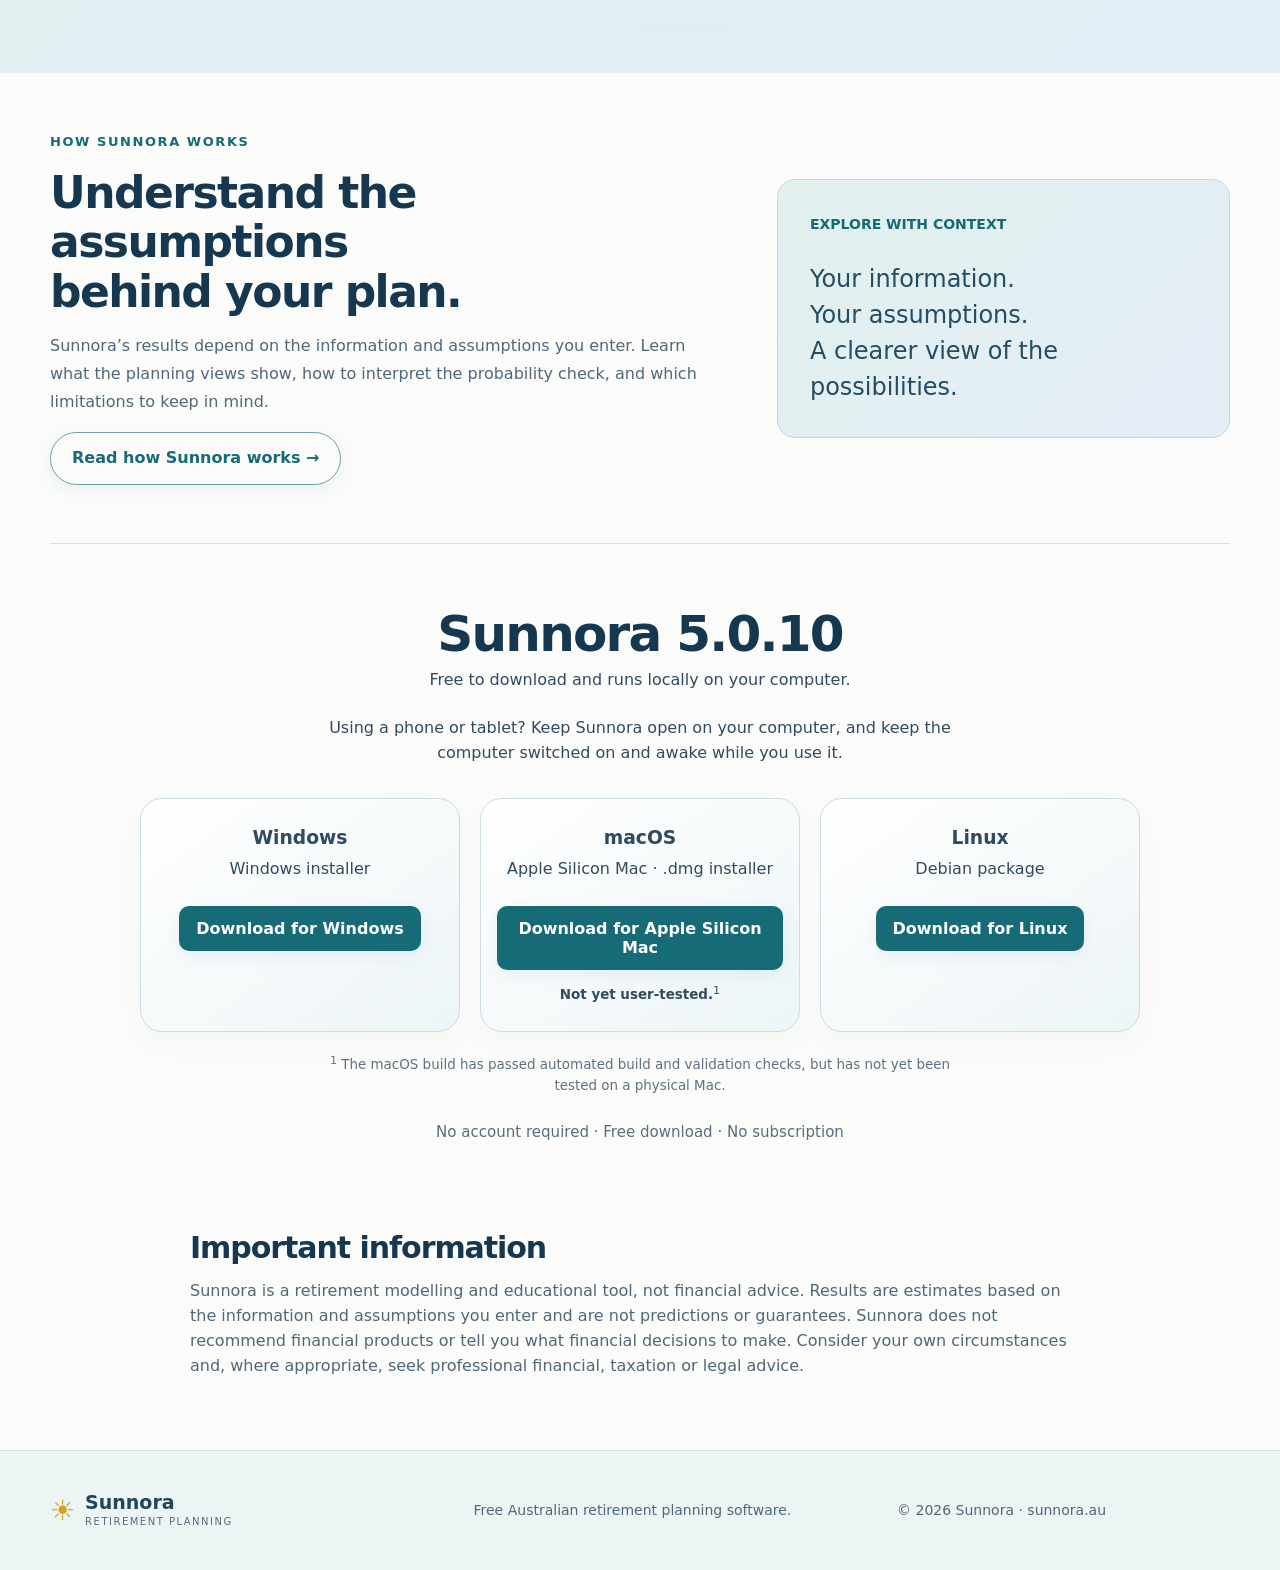
==== commit 79dca933: "Update Sunnora downloads and release labels to 5.0.10" ====
--- a/index.html
+++ b/index.html
@@ -188,7 +188,7 @@
 <section class="resources section" id="resources"><div class="wrap"><div class="section-heading"><p class="eyebrow">Useful links</p><h2>Check current information at the source.</h2><p>Retirement rules and figures change. These Australian resources can help you check current information independently.</p></div><div class="resource-links"><a href="https://moneysmart.gov.au/" rel="noopener" target="_blank">Moneysmart <span>↗</span></a><a href="https://www.ato.gov.au/individuals-and-families/super-for-individuals-and-families" rel="noopener" target="_blank">Australian Taxation Office <span>↗</span></a><a href="https://www.servicesaustralia.gov.au/age-pension" rel="noopener" target="_blank">Services Australia — Age Pension <span>↗</span></a><a href="https://www.superannuation.asn.au/consumers/retirement-standard/" rel="noopener" target="_blank">ASFA Retirement Standard <span>↗</span></a><a href="https://www.superguide.com.au/" rel="noopener" target="_blank">SuperGuide <span>↗</span></a></div><p class="fine">External links are provided for convenience and information. Sunnora is not affiliated with or endorsed by the organisations listed above.</p></div></section>
 <section aria-labelledby="method-heading" class="method-intro wrap"><div><p class="eyebrow">How Sunnora works</p><h2 id="method-heading">Understand the assumptions behind your plan.</h2><p>Sunnora’s results depend on the information and assumptions you enter. Learn what the planning views show, how to interpret the probability check, and which limitations to keep in mind.</p><a class="button secondary" href="how-sunnora-works.html">Read how Sunnora works →</a></div><aside><span class="num">EXPLORE WITH CONTEXT</span><p>Your information.<br/>Your assumptions.<br/>A clearer view of the possibilities.</p></aside></section><section class="download wrap" id="download">
 <div class="download-heading">
-<h2>Sunnora 5.0.9</h2>
+<h2>Sunnora 5.0.10</h2>
 <p>Free to download and runs locally on your computer.</p><p>Using a phone or tablet? Keep Sunnora open on your computer, and keep the computer switched on and awake while you use it.</p>
 </div>
 <div class="download-grid">
@@ -208,7 +208,7 @@
 <div class="download-card">
 <h3>Linux</h3>
 <p>Debian package</p>
-<a class="download-button" href="https://github.com/Sunnora/Sunnora-Website/releases/download/latest/sunnora-retirement-planner_5.0.9_all.deb">
+<a class="download-button" href="https://github.com/Sunnora/Sunnora-Website/releases/download/latest/sunnora-retirement-planner_5.0.10_all.deb">
         Download for Linux
       </a>
 </div>
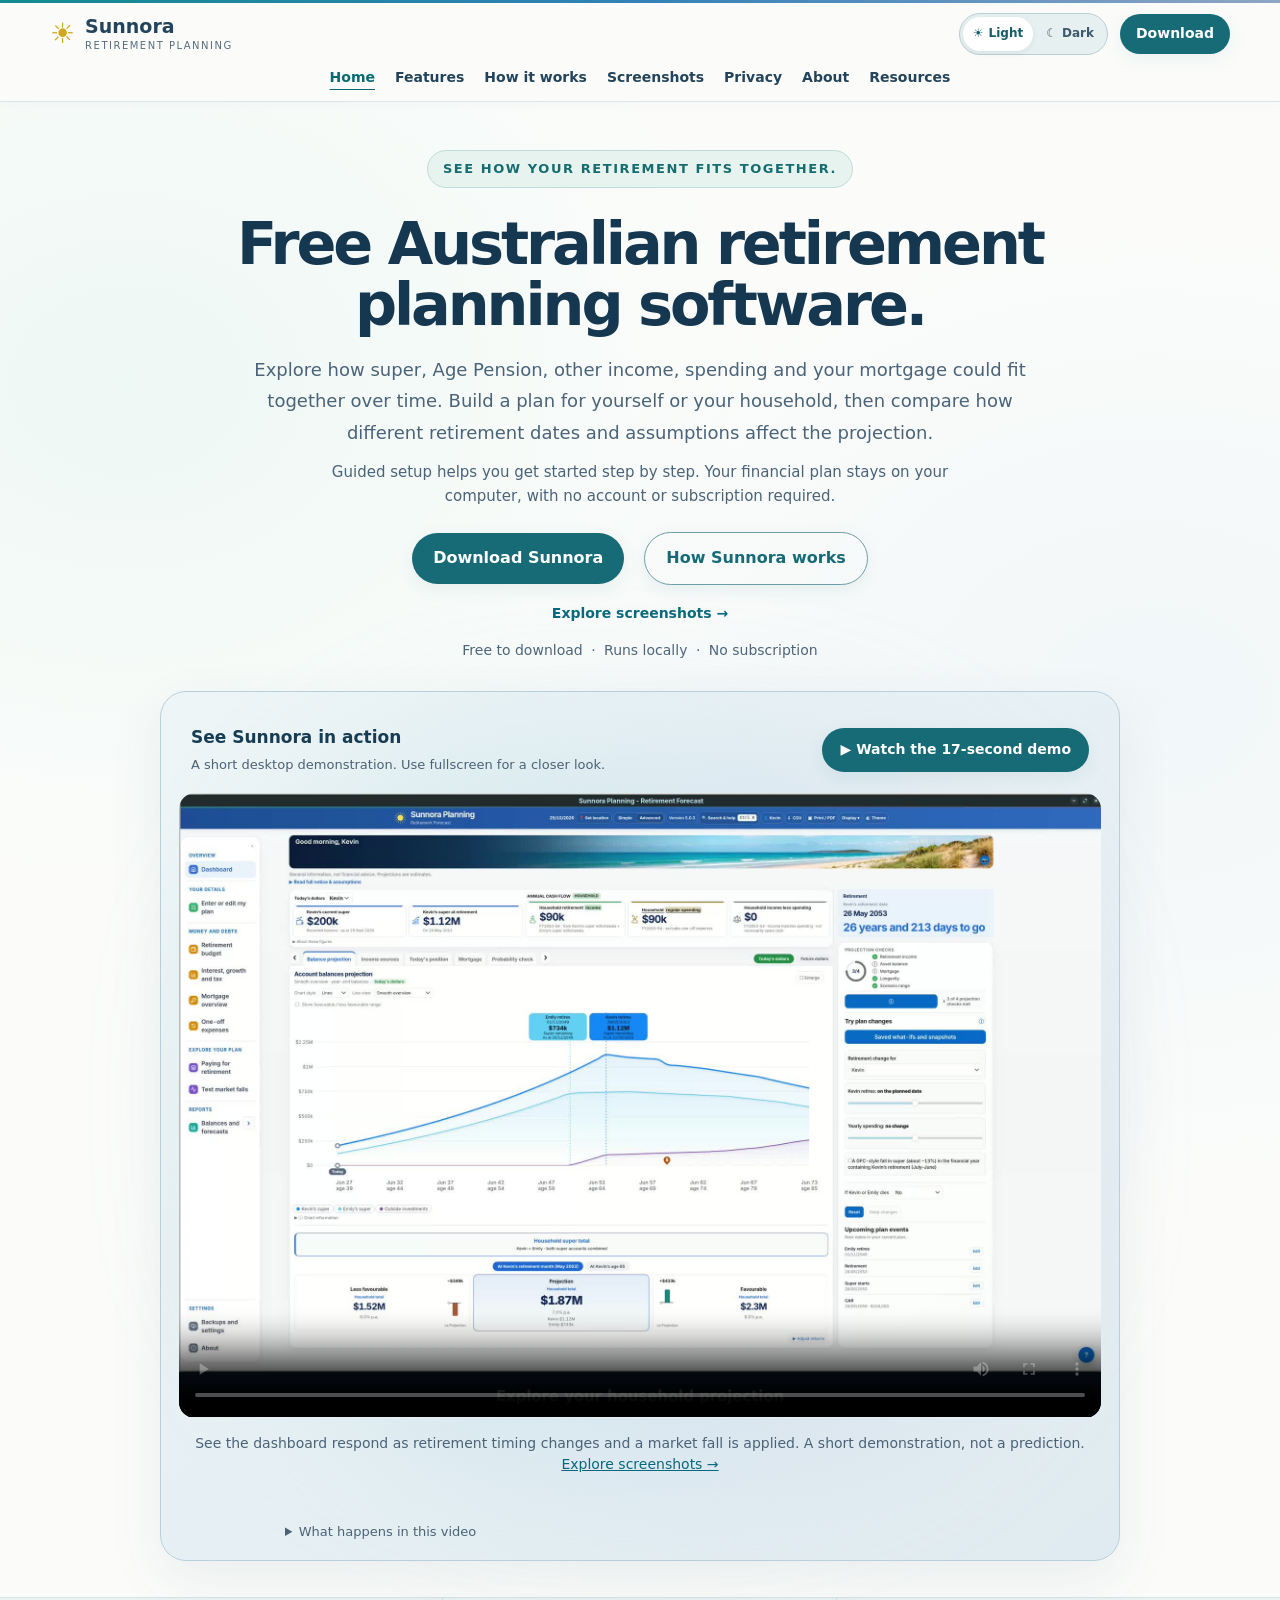
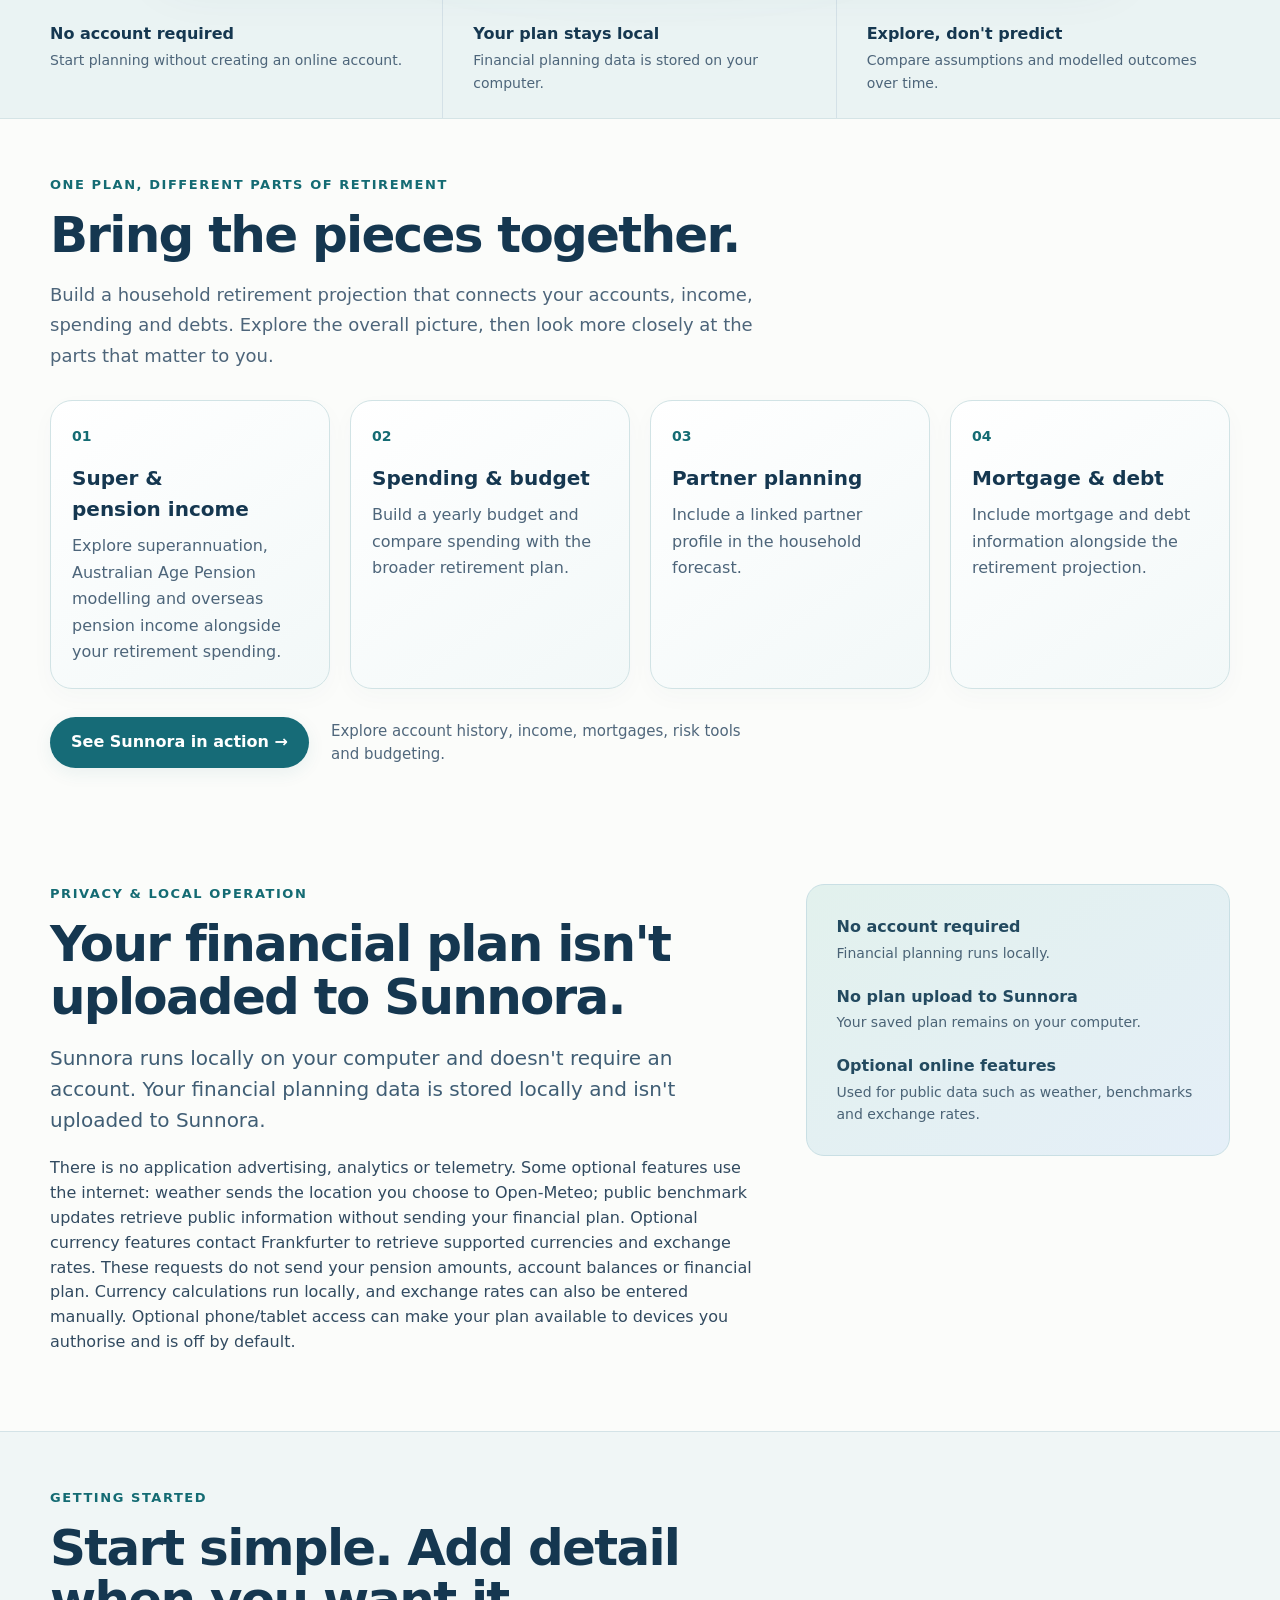
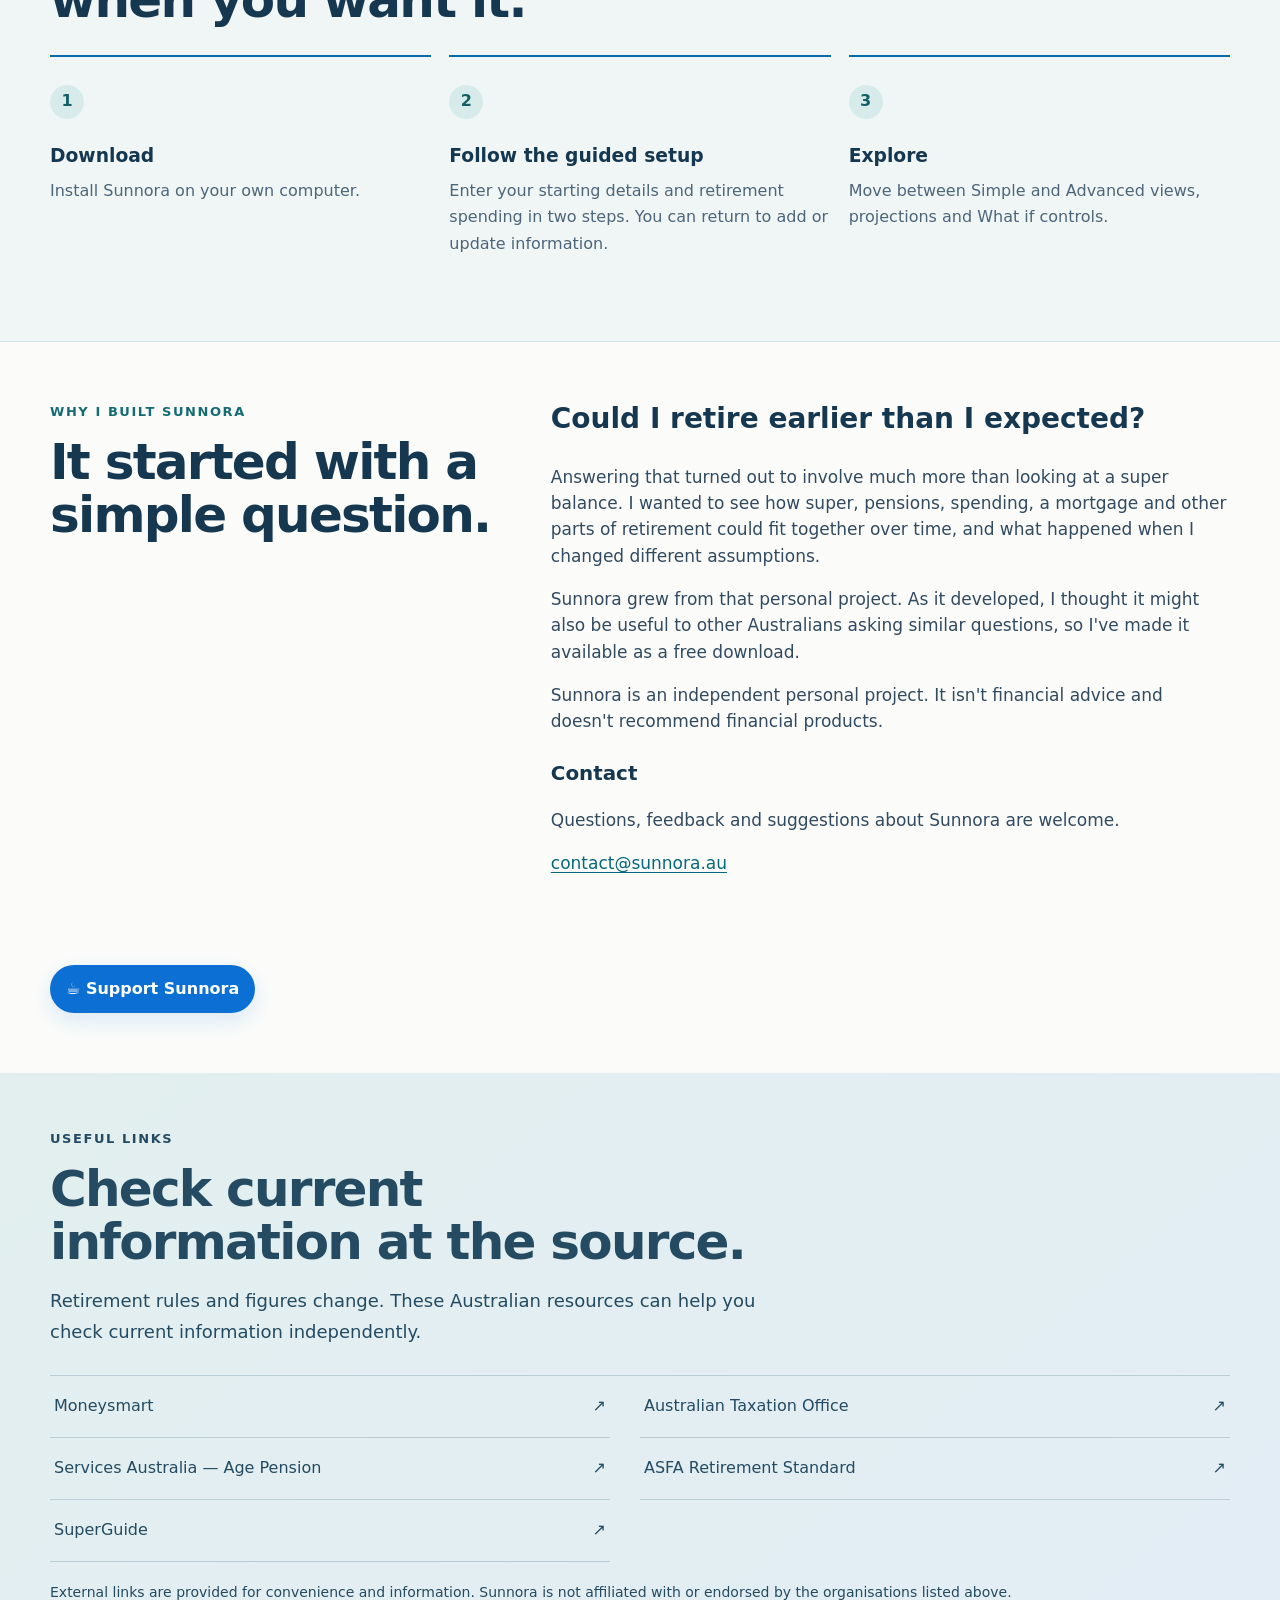
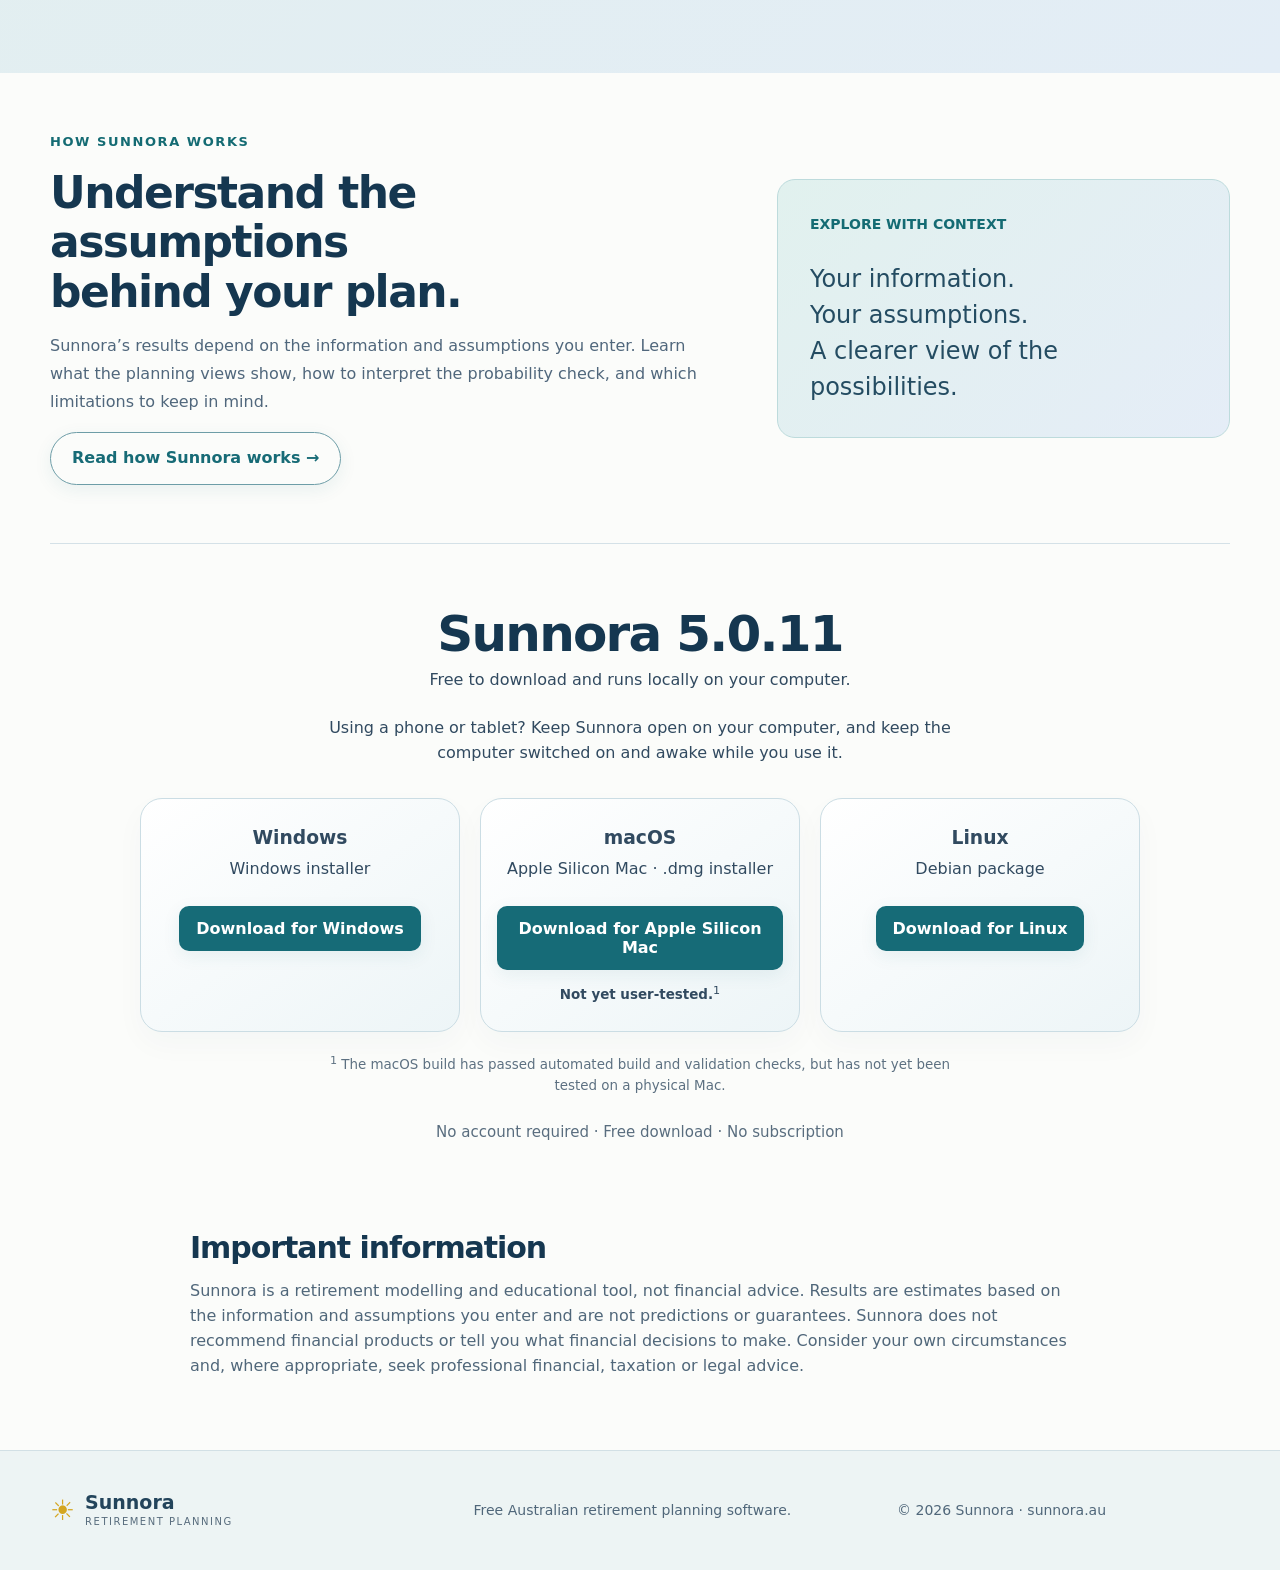
==== commit 2c290efd: "Prepare website downloads for Sunnora 5.0.11" ====
--- a/index.html
+++ b/index.html
@@ -188,7 +188,7 @@
 <section class="resources section" id="resources"><div class="wrap"><div class="section-heading"><p class="eyebrow">Useful links</p><h2>Check current information at the source.</h2><p>Retirement rules and figures change. These Australian resources can help you check current information independently.</p></div><div class="resource-links"><a href="https://moneysmart.gov.au/" rel="noopener" target="_blank">Moneysmart <span>↗</span></a><a href="https://www.ato.gov.au/individuals-and-families/super-for-individuals-and-families" rel="noopener" target="_blank">Australian Taxation Office <span>↗</span></a><a href="https://www.servicesaustralia.gov.au/age-pension" rel="noopener" target="_blank">Services Australia — Age Pension <span>↗</span></a><a href="https://www.superannuation.asn.au/consumers/retirement-standard/" rel="noopener" target="_blank">ASFA Retirement Standard <span>↗</span></a><a href="https://www.superguide.com.au/" rel="noopener" target="_blank">SuperGuide <span>↗</span></a></div><p class="fine">External links are provided for convenience and information. Sunnora is not affiliated with or endorsed by the organisations listed above.</p></div></section>
 <section aria-labelledby="method-heading" class="method-intro wrap"><div><p class="eyebrow">How Sunnora works</p><h2 id="method-heading">Understand the assumptions behind your plan.</h2><p>Sunnora’s results depend on the information and assumptions you enter. Learn what the planning views show, how to interpret the probability check, and which limitations to keep in mind.</p><a class="button secondary" href="how-sunnora-works.html">Read how Sunnora works →</a></div><aside><span class="num">EXPLORE WITH CONTEXT</span><p>Your information.<br/>Your assumptions.<br/>A clearer view of the possibilities.</p></aside></section><section class="download wrap" id="download">
 <div class="download-heading">
-<h2>Sunnora 5.0.10</h2>
+<h2>Sunnora 5.0.11</h2>
 <p>Free to download and runs locally on your computer.</p><p>Using a phone or tablet? Keep Sunnora open on your computer, and keep the computer switched on and awake while you use it.</p>
 </div>
 <div class="download-grid">
@@ -208,7 +208,7 @@
 <div class="download-card">
 <h3>Linux</h3>
 <p>Debian package</p>
-<a class="download-button" href="https://github.com/Sunnora/Sunnora-Website/releases/download/latest/sunnora-retirement-planner_5.0.10_all.deb">
+<a class="download-button" href="https://github.com/Sunnora/Sunnora-Website/releases/download/latest/sunnora-retirement-planner_5.0.11_all.deb">
         Download for Linux
       </a>
 </div>
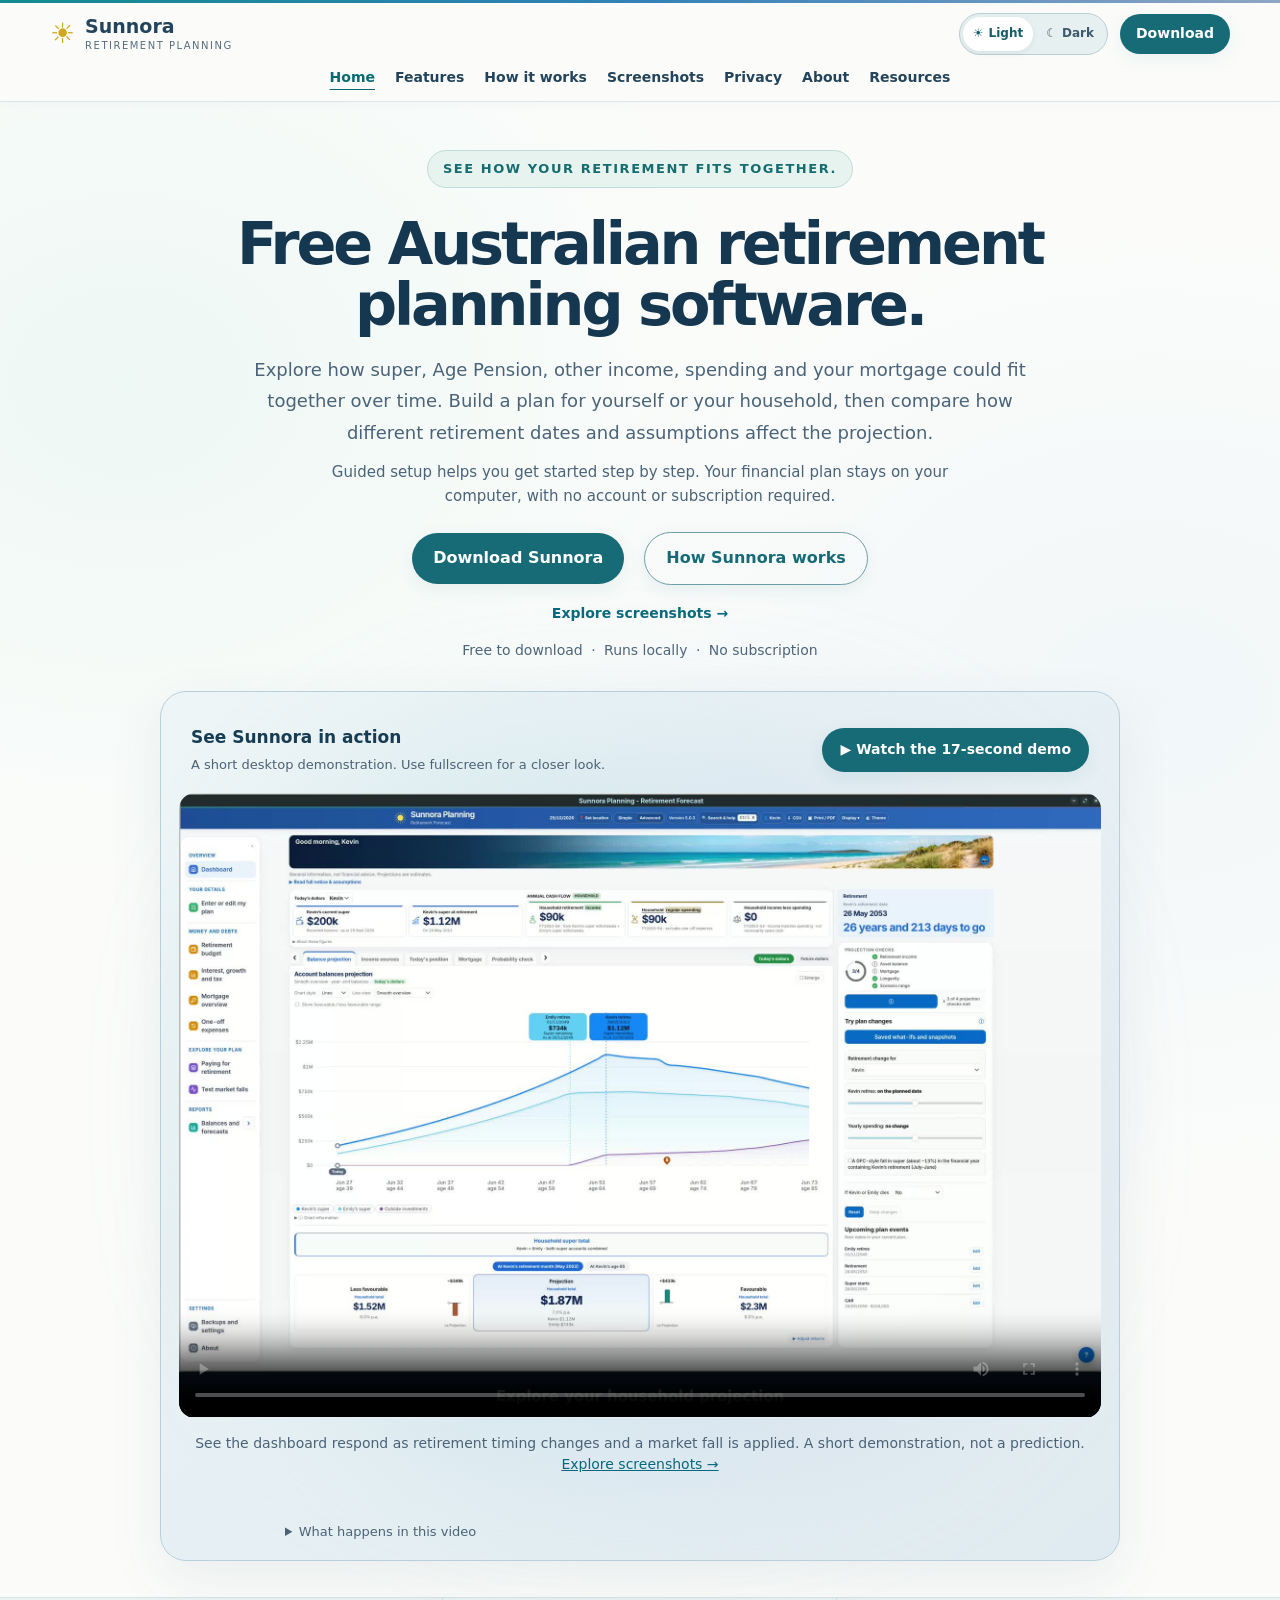
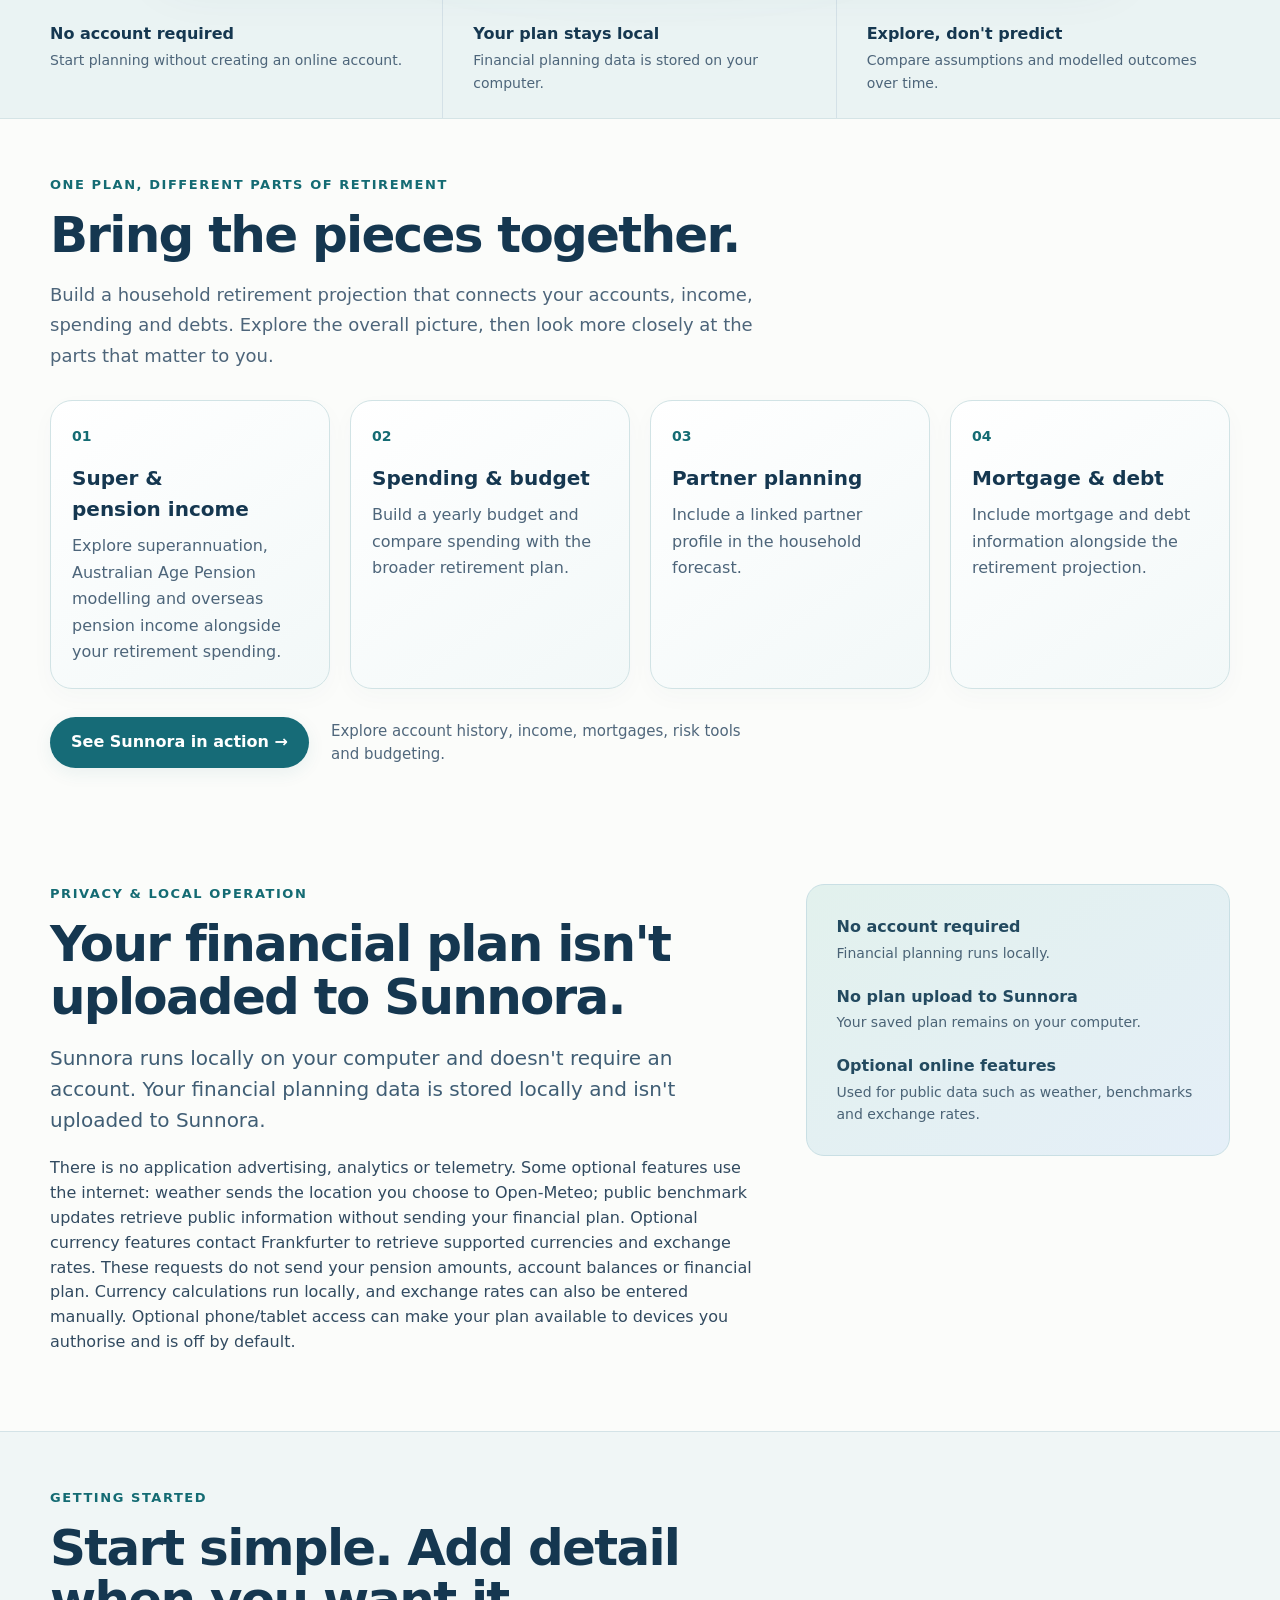
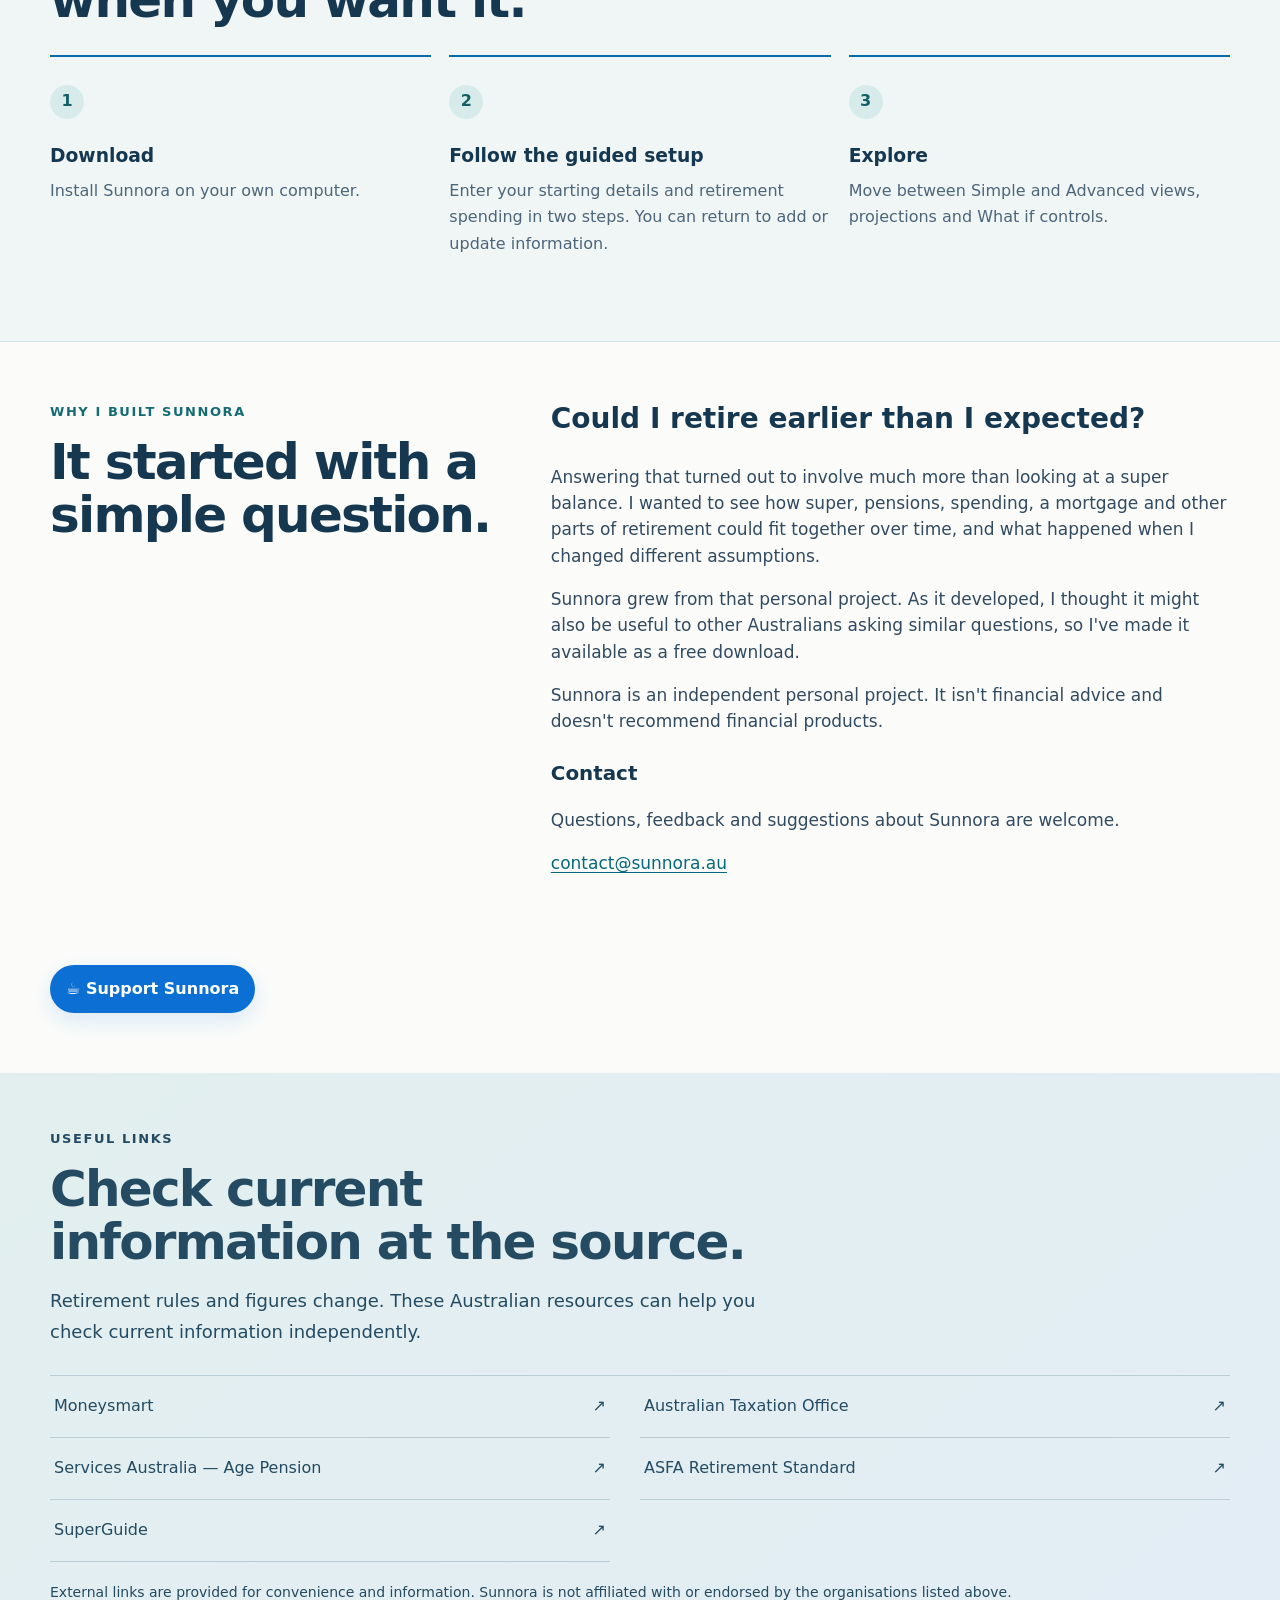
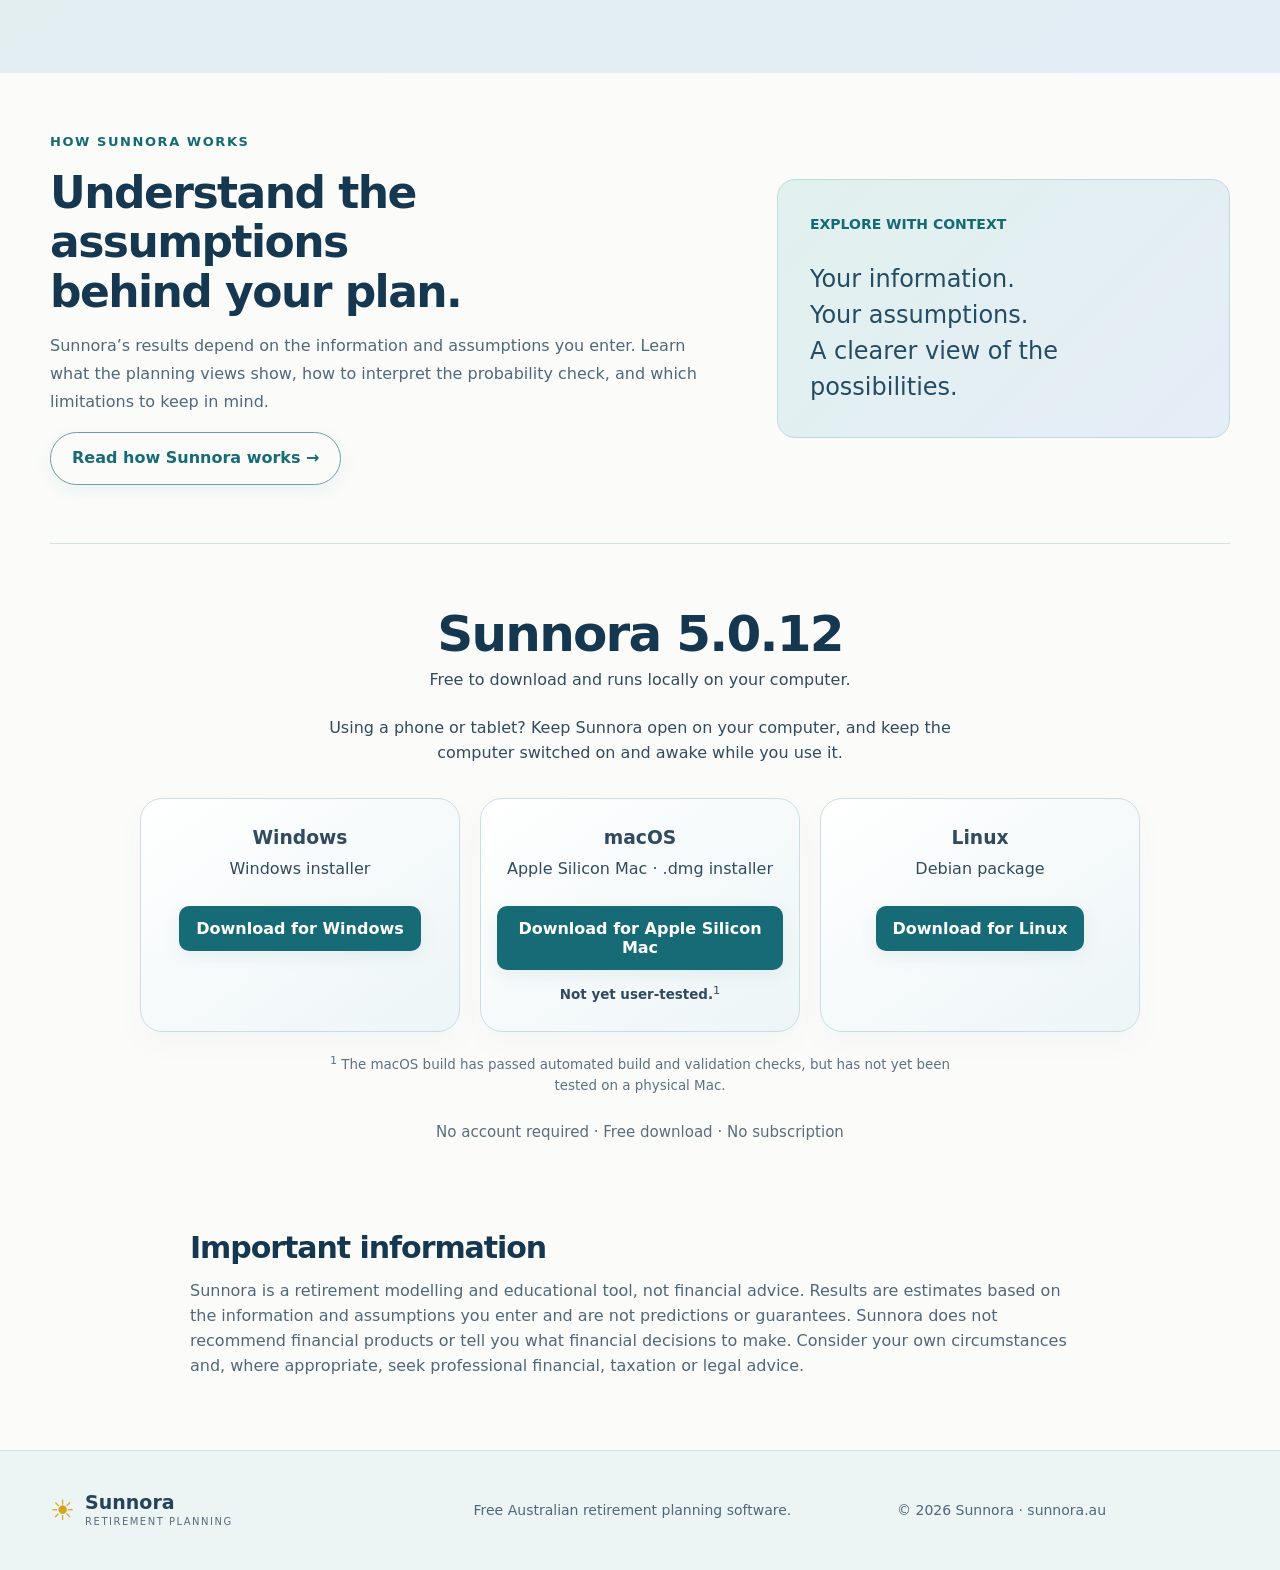
==== commit 4bf5b526: "Update Sunnora downloads to 5.0.12" ====
--- a/index.html
+++ b/index.html
@@ -188,7 +188,7 @@
 <section class="resources section" id="resources"><div class="wrap"><div class="section-heading"><p class="eyebrow">Useful links</p><h2>Check current information at the source.</h2><p>Retirement rules and figures change. These Australian resources can help you check current information independently.</p></div><div class="resource-links"><a href="https://moneysmart.gov.au/" rel="noopener" target="_blank">Moneysmart <span>↗</span></a><a href="https://www.ato.gov.au/individuals-and-families/super-for-individuals-and-families" rel="noopener" target="_blank">Australian Taxation Office <span>↗</span></a><a href="https://www.servicesaustralia.gov.au/age-pension" rel="noopener" target="_blank">Services Australia — Age Pension <span>↗</span></a><a href="https://www.superannuation.asn.au/consumers/retirement-standard/" rel="noopener" target="_blank">ASFA Retirement Standard <span>↗</span></a><a href="https://www.superguide.com.au/" rel="noopener" target="_blank">SuperGuide <span>↗</span></a></div><p class="fine">External links are provided for convenience and information. Sunnora is not affiliated with or endorsed by the organisations listed above.</p></div></section>
 <section aria-labelledby="method-heading" class="method-intro wrap"><div><p class="eyebrow">How Sunnora works</p><h2 id="method-heading">Understand the assumptions behind your plan.</h2><p>Sunnora’s results depend on the information and assumptions you enter. Learn what the planning views show, how to interpret the probability check, and which limitations to keep in mind.</p><a class="button secondary" href="how-sunnora-works.html">Read how Sunnora works →</a></div><aside><span class="num">EXPLORE WITH CONTEXT</span><p>Your information.<br/>Your assumptions.<br/>A clearer view of the possibilities.</p></aside></section><section class="download wrap" id="download">
 <div class="download-heading">
-<h2>Sunnora 5.0.11</h2>
+<h2>Sunnora 5.0.12</h2>
 <p>Free to download and runs locally on your computer.</p><p>Using a phone or tablet? Keep Sunnora open on your computer, and keep the computer switched on and awake while you use it.</p>
 </div>
 <div class="download-grid">
@@ -208,7 +208,7 @@
 <div class="download-card">
 <h3>Linux</h3>
 <p>Debian package</p>
-<a class="download-button" href="https://github.com/Sunnora/Sunnora-Website/releases/download/latest/sunnora-retirement-planner_5.0.11_all.deb">
+<a class="download-button" href="https://github.com/Sunnora/Sunnora-Website/releases/download/latest/sunnora-retirement-planner_5.0.12_all.deb">
         Download for Linux
       </a>
 </div>
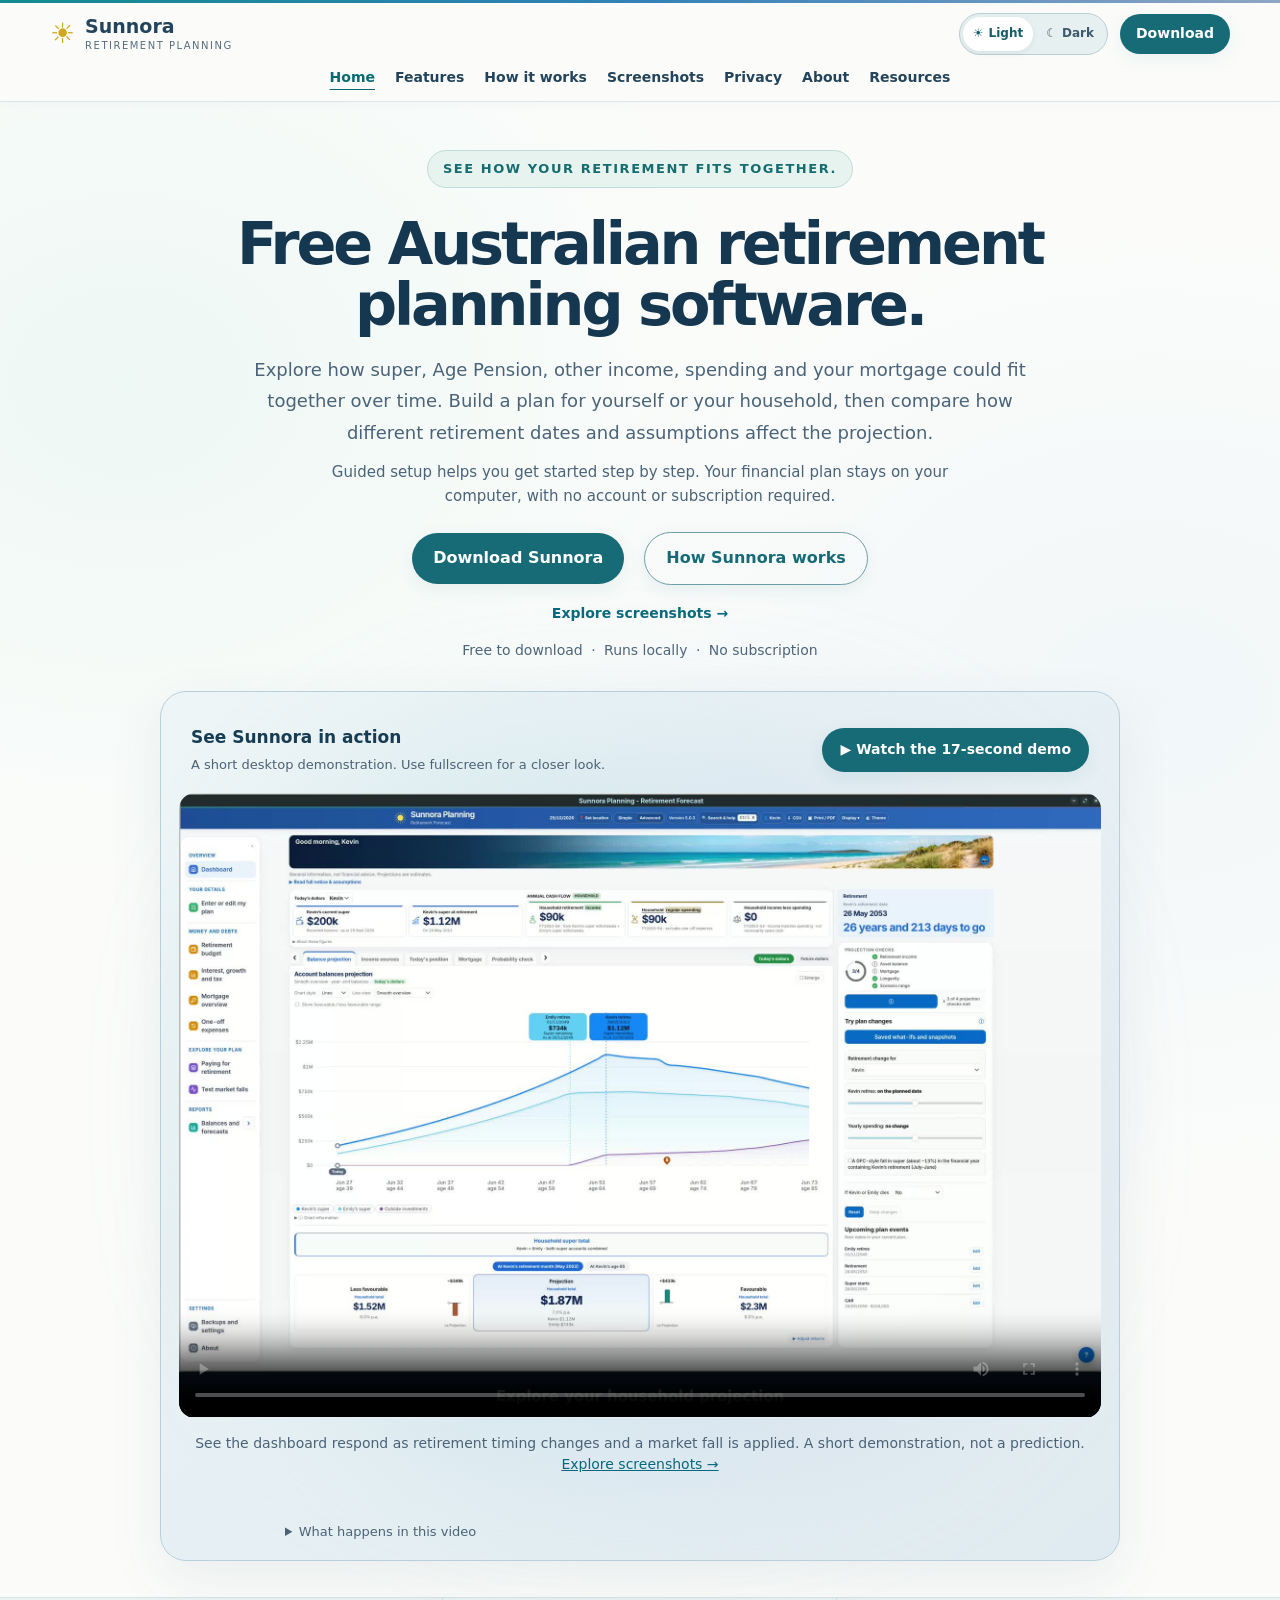
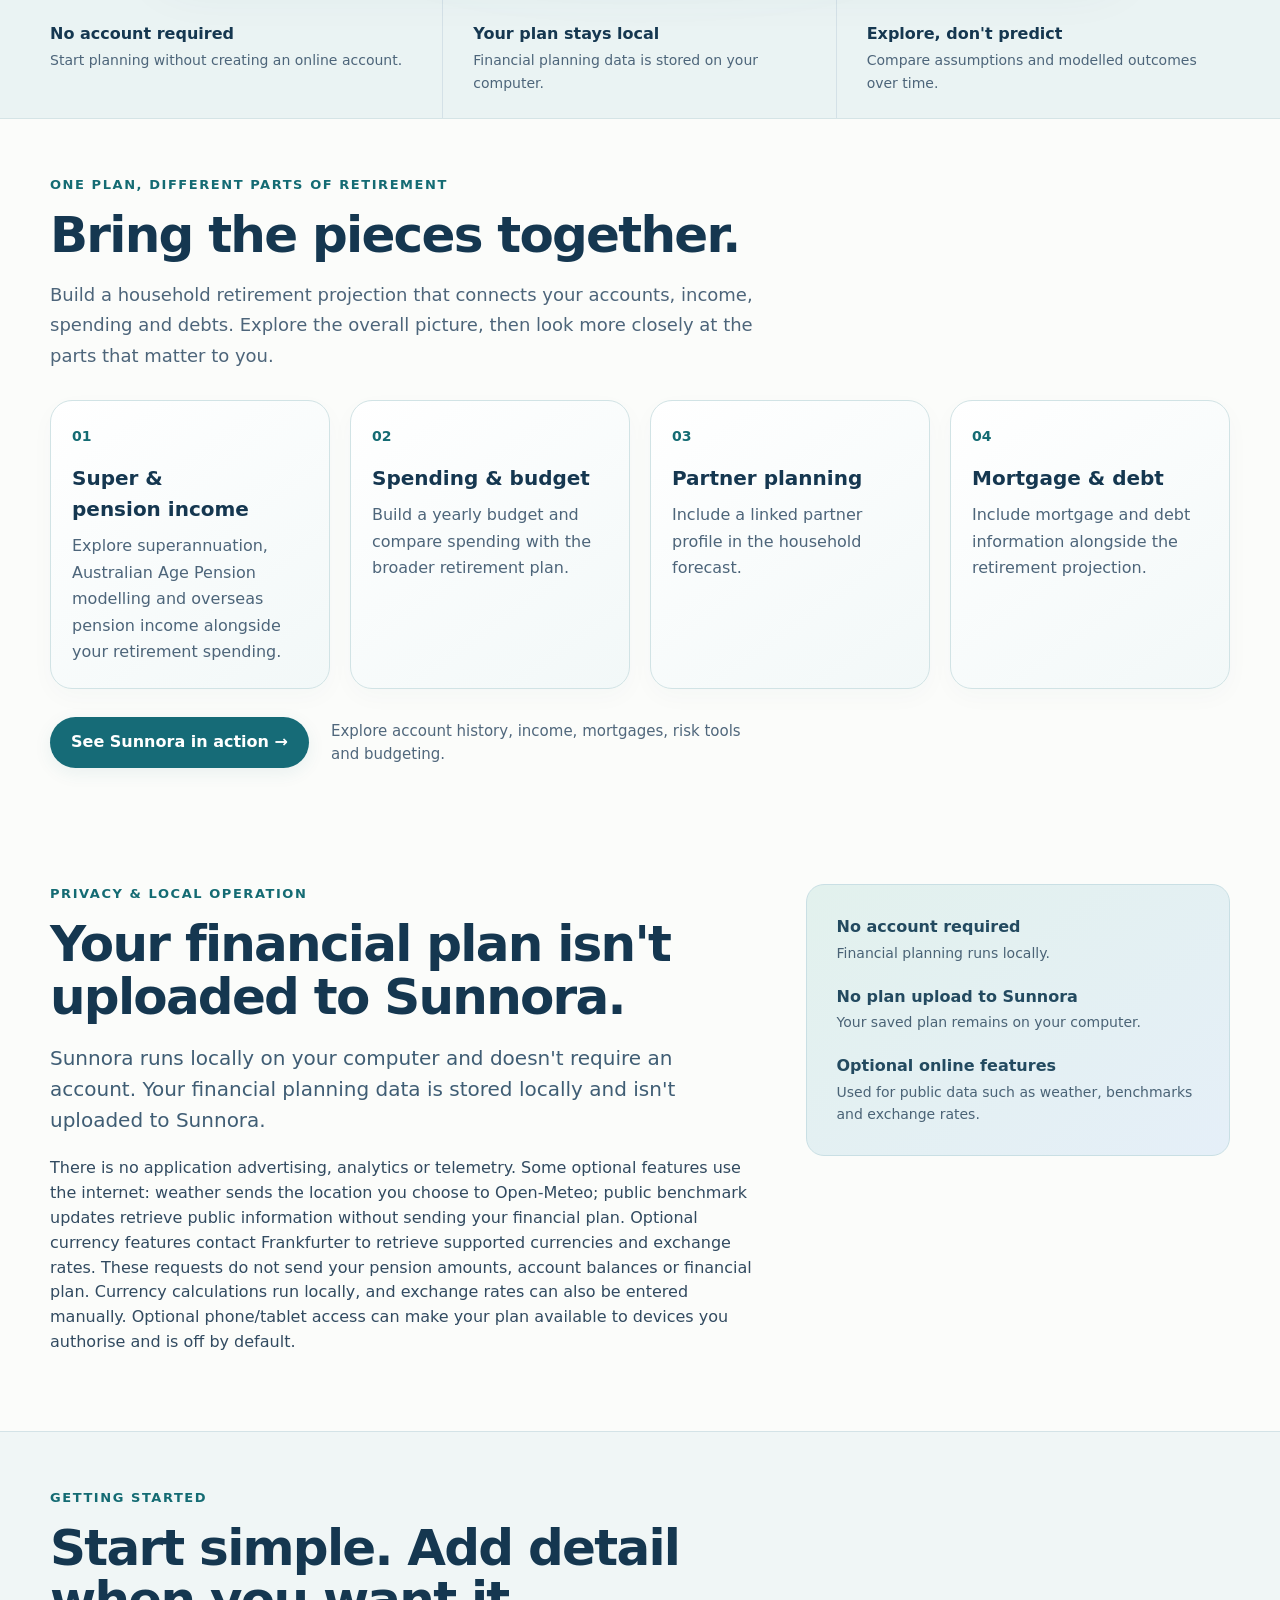
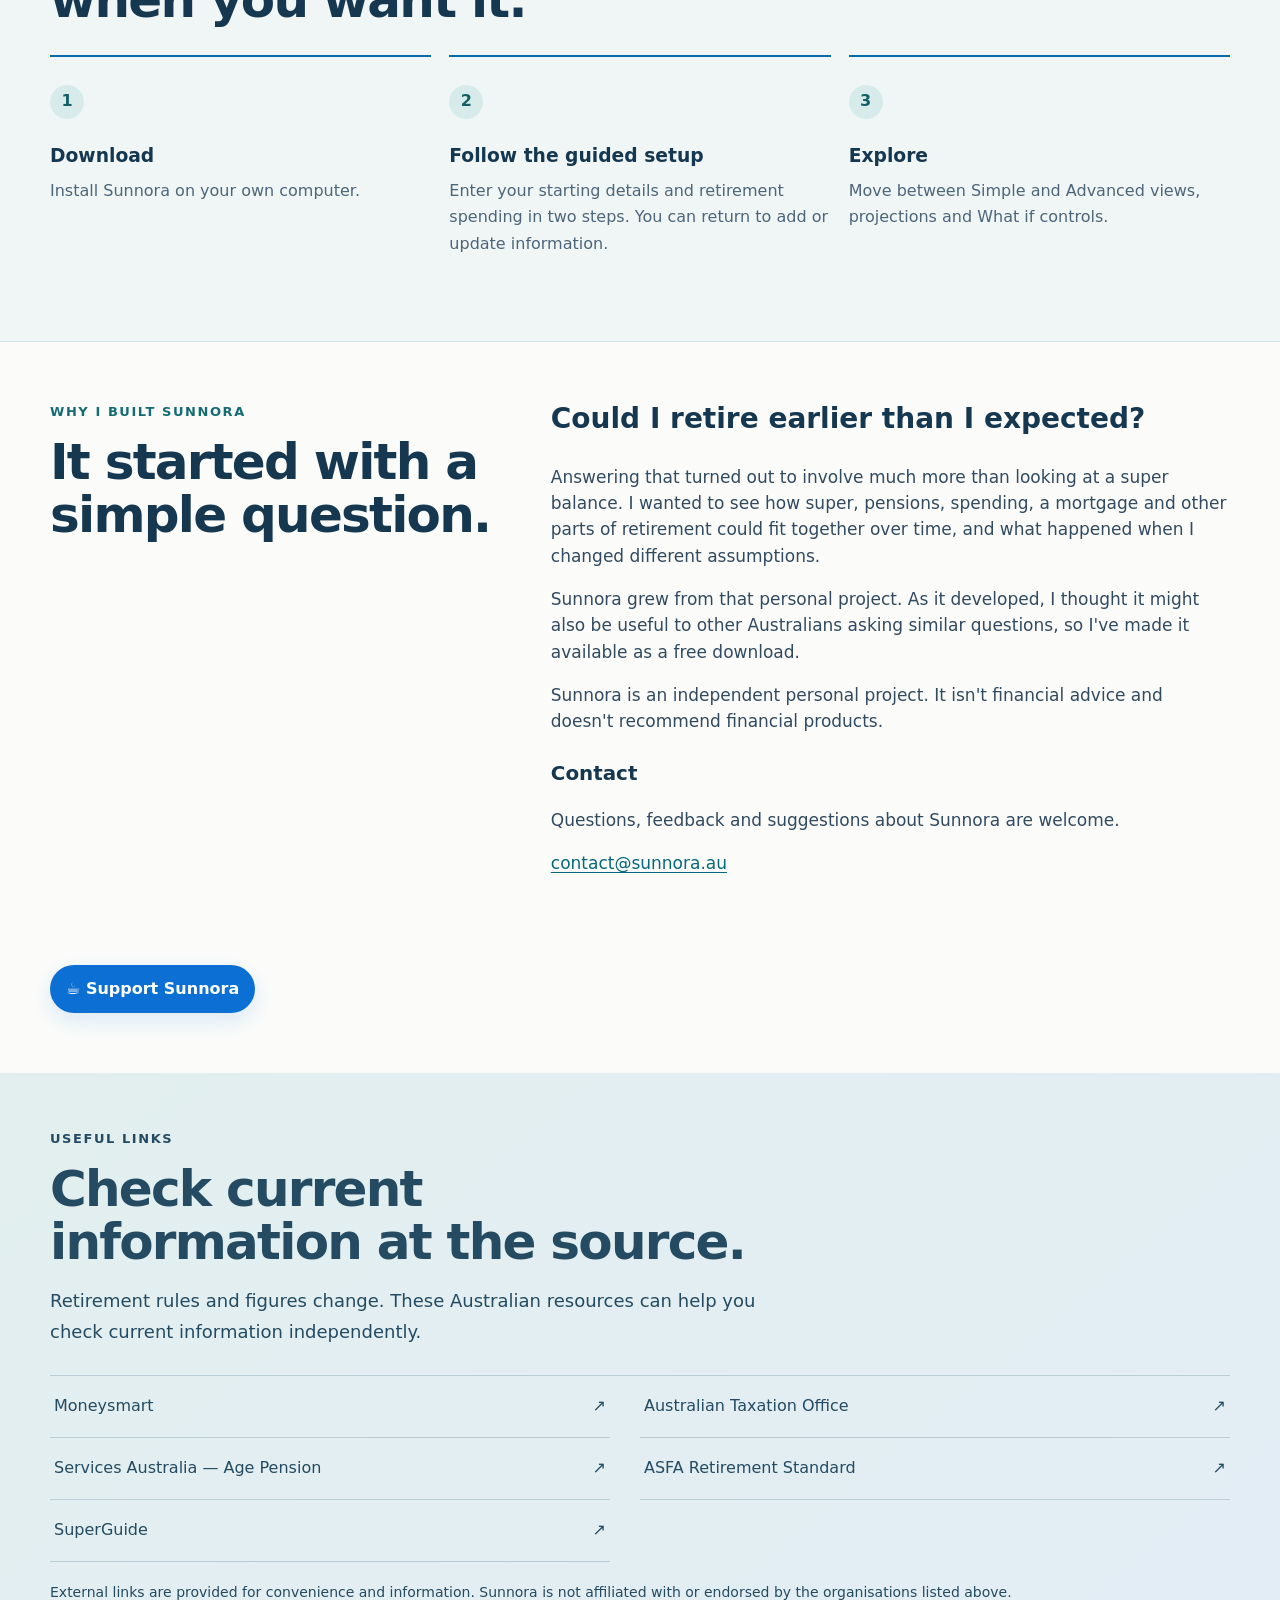
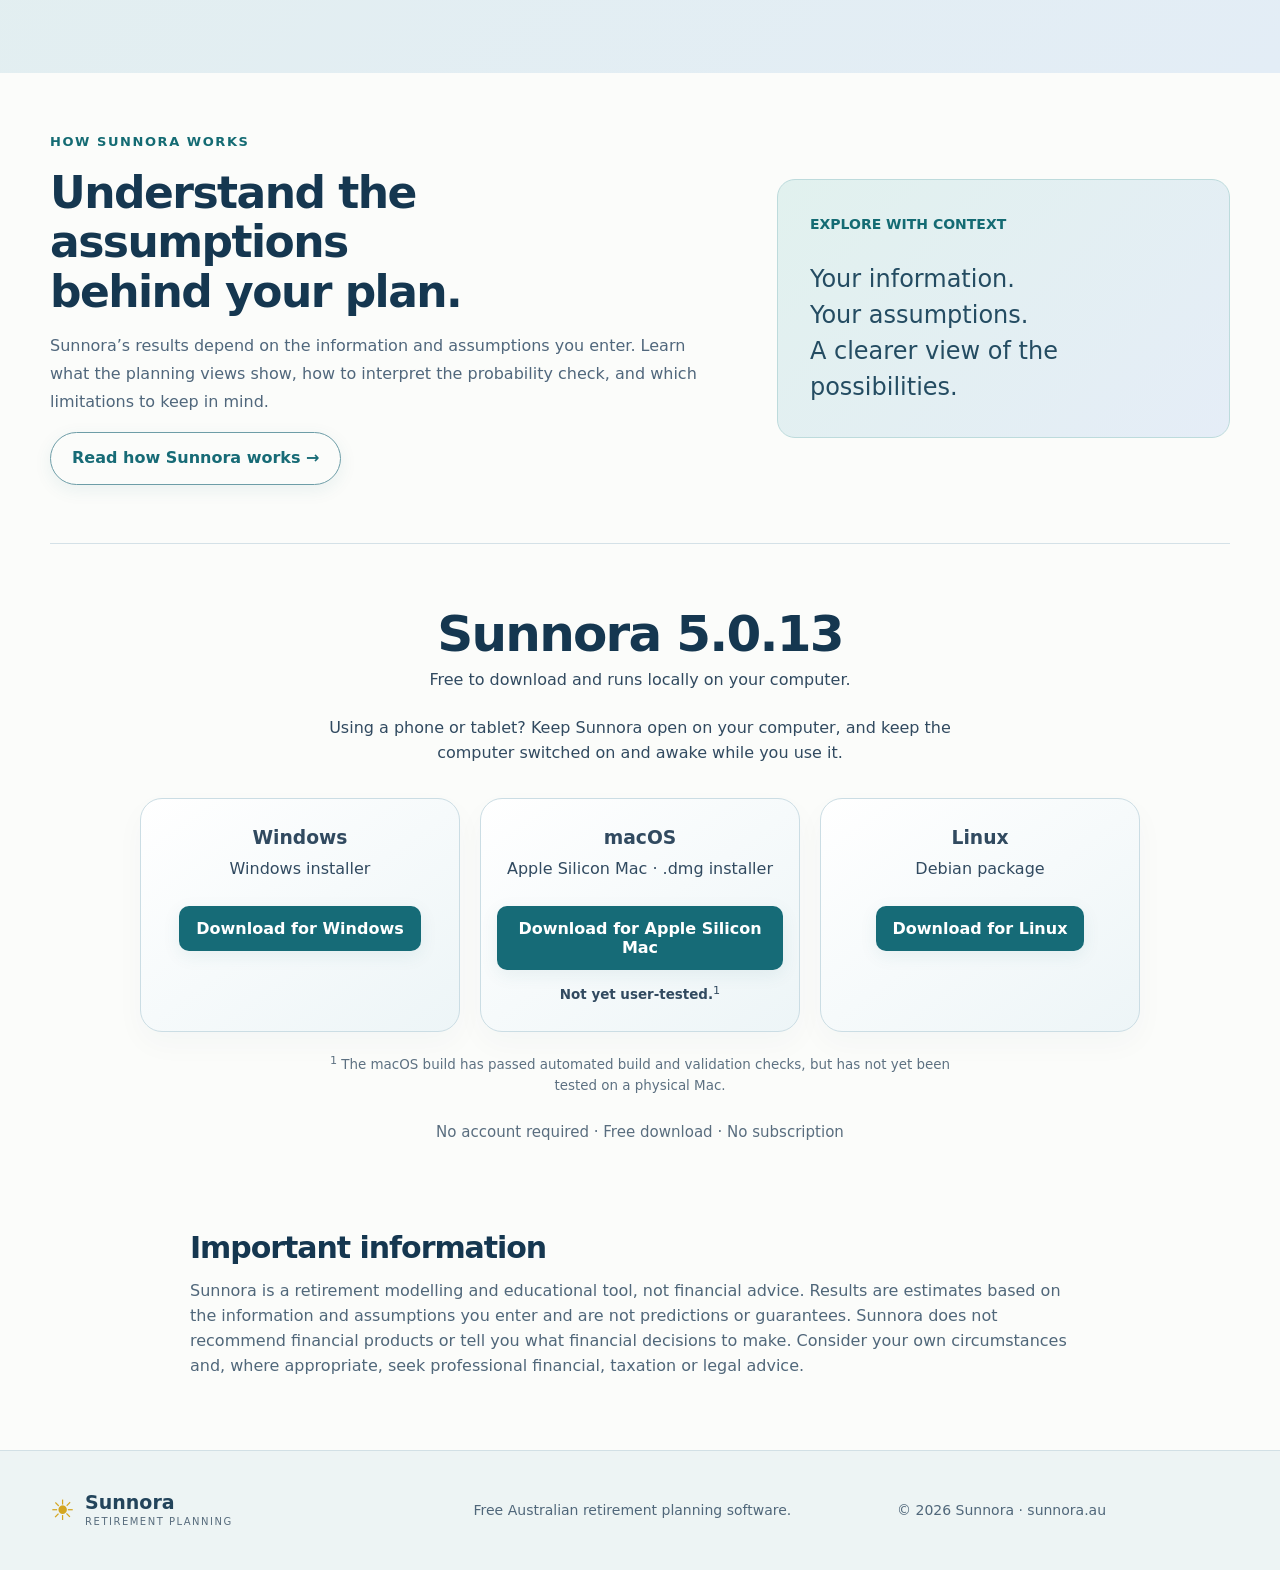
==== commit 6816b375: "Update Sunnora downloads to 5.0.13" ====
--- a/index.html
+++ b/index.html
@@ -188,7 +188,7 @@
 <section class="resources section" id="resources"><div class="wrap"><div class="section-heading"><p class="eyebrow">Useful links</p><h2>Check current information at the source.</h2><p>Retirement rules and figures change. These Australian resources can help you check current information independently.</p></div><div class="resource-links"><a href="https://moneysmart.gov.au/" rel="noopener" target="_blank">Moneysmart <span>↗</span></a><a href="https://www.ato.gov.au/individuals-and-families/super-for-individuals-and-families" rel="noopener" target="_blank">Australian Taxation Office <span>↗</span></a><a href="https://www.servicesaustralia.gov.au/age-pension" rel="noopener" target="_blank">Services Australia — Age Pension <span>↗</span></a><a href="https://www.superannuation.asn.au/consumers/retirement-standard/" rel="noopener" target="_blank">ASFA Retirement Standard <span>↗</span></a><a href="https://www.superguide.com.au/" rel="noopener" target="_blank">SuperGuide <span>↗</span></a></div><p class="fine">External links are provided for convenience and information. Sunnora is not affiliated with or endorsed by the organisations listed above.</p></div></section>
 <section aria-labelledby="method-heading" class="method-intro wrap"><div><p class="eyebrow">How Sunnora works</p><h2 id="method-heading">Understand the assumptions behind your plan.</h2><p>Sunnora’s results depend on the information and assumptions you enter. Learn what the planning views show, how to interpret the probability check, and which limitations to keep in mind.</p><a class="button secondary" href="how-sunnora-works.html">Read how Sunnora works →</a></div><aside><span class="num">EXPLORE WITH CONTEXT</span><p>Your information.<br/>Your assumptions.<br/>A clearer view of the possibilities.</p></aside></section><section class="download wrap" id="download">
 <div class="download-heading">
-<h2>Sunnora 5.0.12</h2>
+<h2>Sunnora 5.0.13</h2>
 <p>Free to download and runs locally on your computer.</p><p>Using a phone or tablet? Keep Sunnora open on your computer, and keep the computer switched on and awake while you use it.</p>
 </div>
 <div class="download-grid">
@@ -208,7 +208,7 @@
 <div class="download-card">
 <h3>Linux</h3>
 <p>Debian package</p>
-<a class="download-button" href="https://github.com/Sunnora/Sunnora-Website/releases/download/latest/sunnora-retirement-planner_5.0.12_all.deb">
+<a class="download-button" href="https://github.com/Sunnora/Sunnora-Website/releases/download/latest/sunnora-retirement-planner_5.0.13_all.deb">
         Download for Linux
       </a>
 </div>
